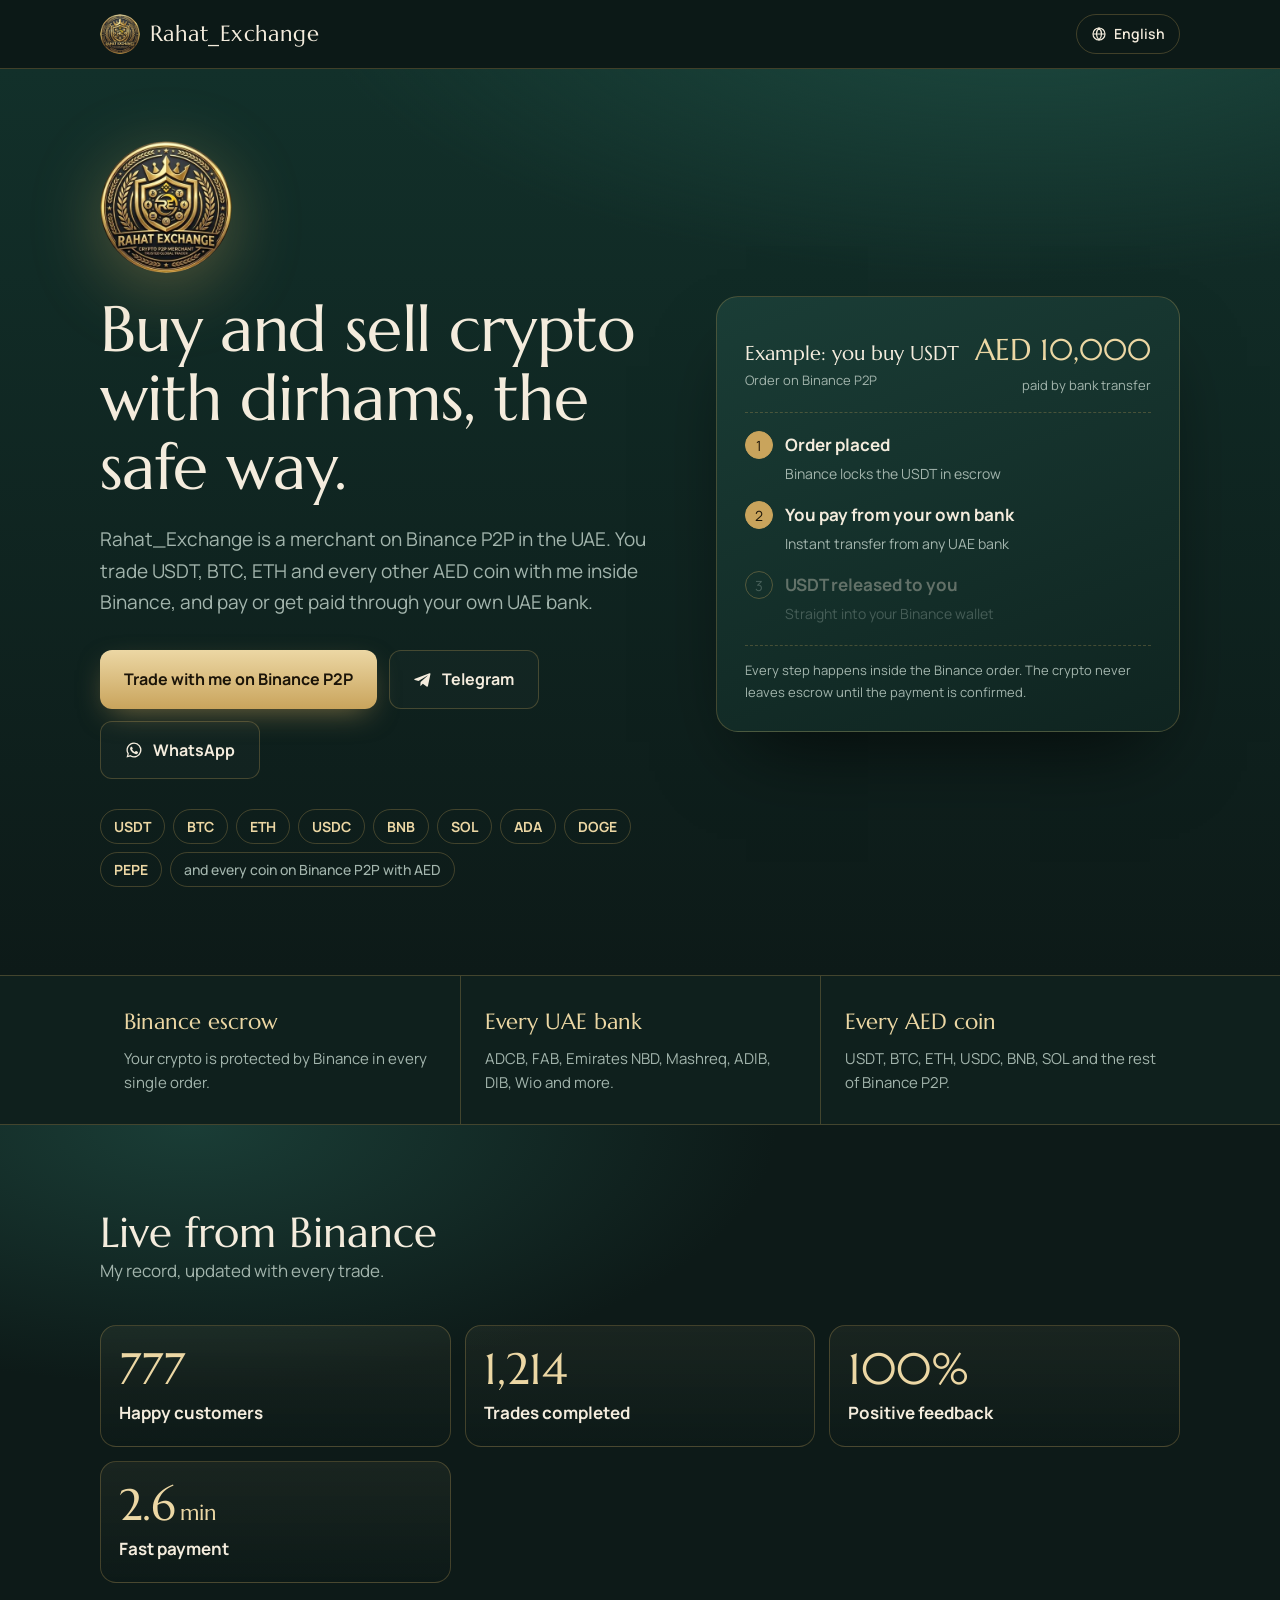
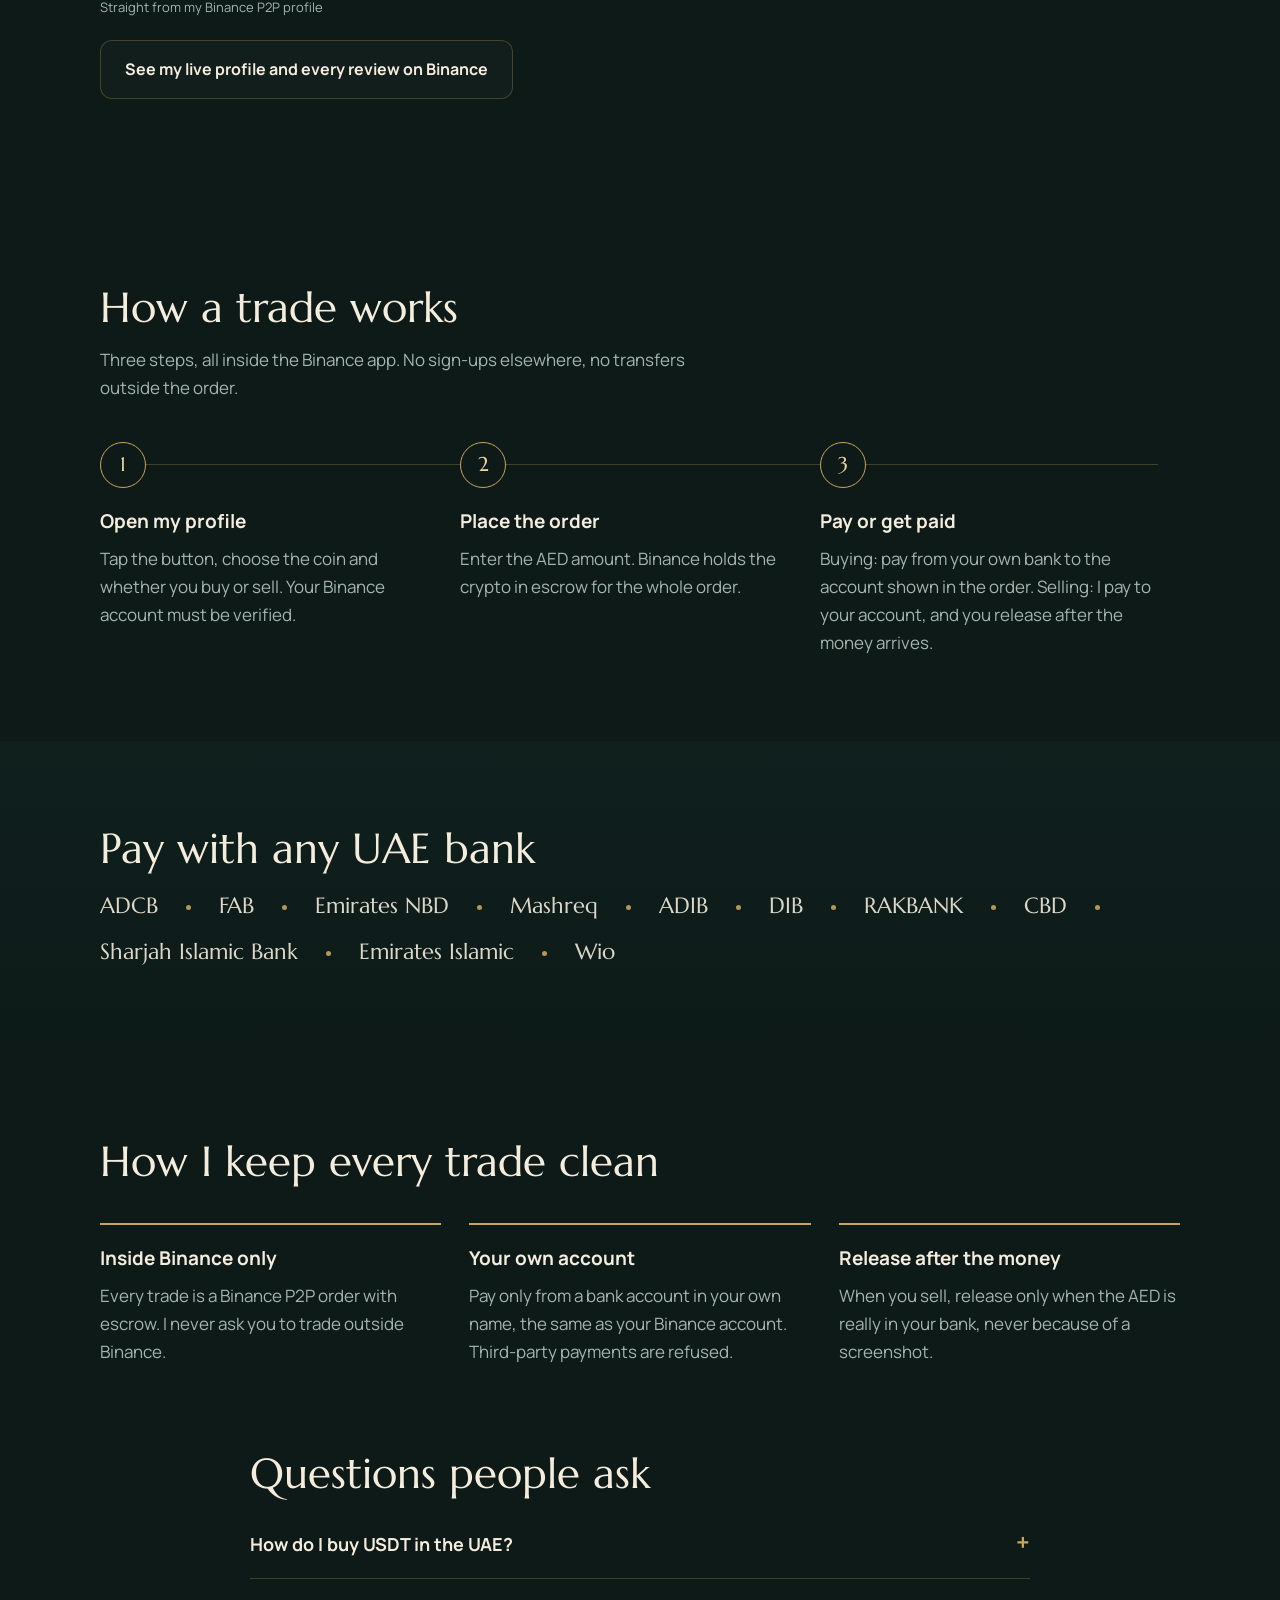
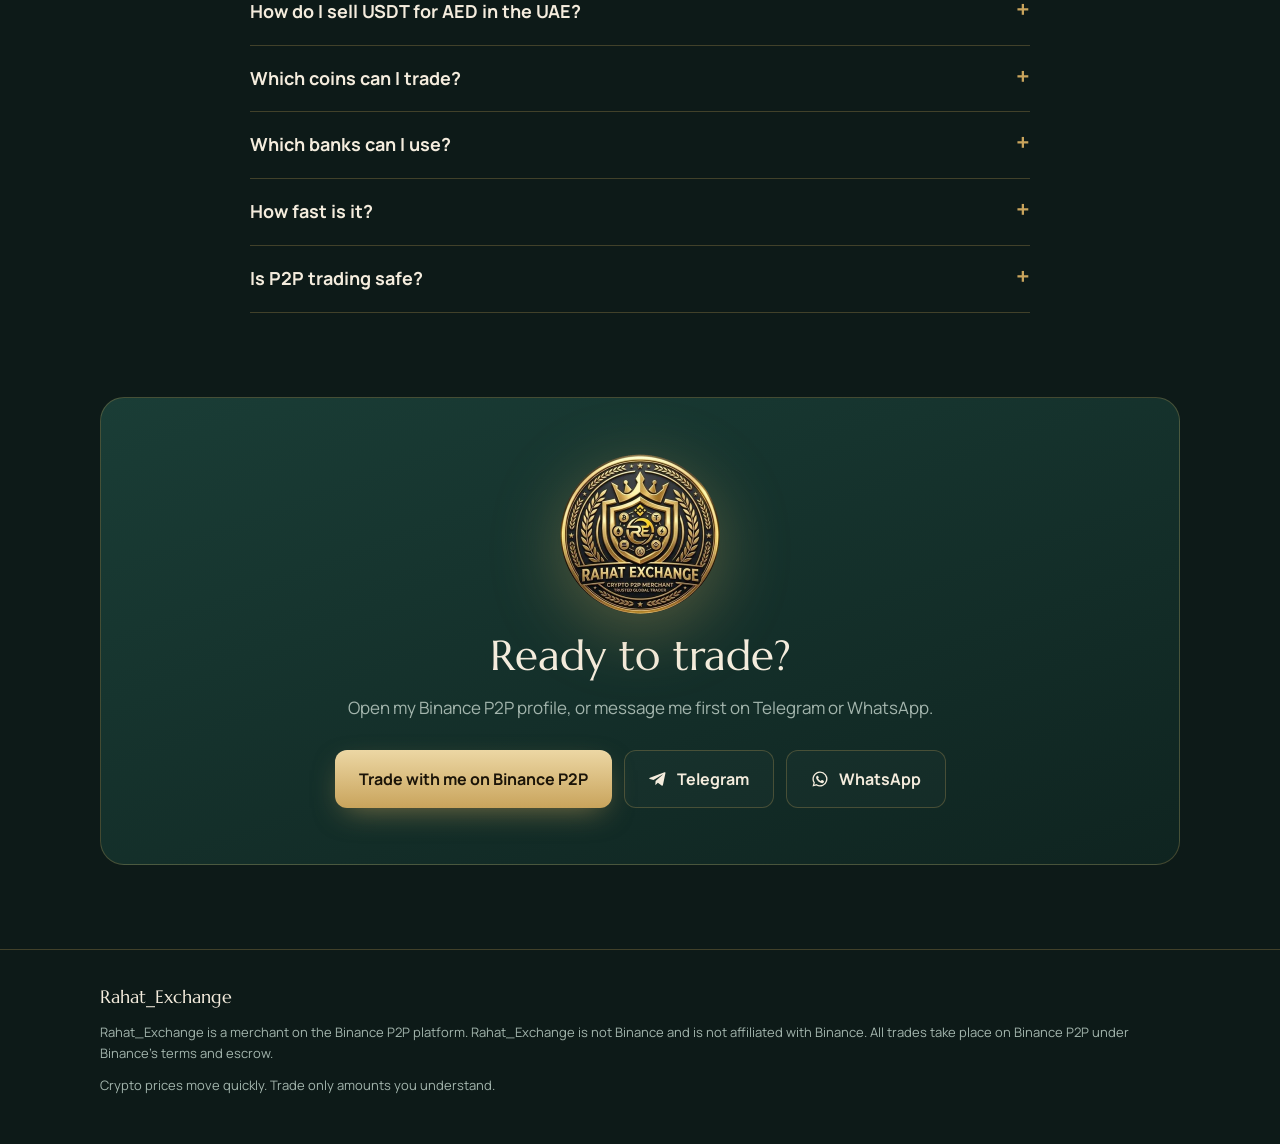
==== index.html @ 743b5d9c "11 languages: Hindi, Urdu, Bengali, Russian, Chinese, Persian, Filipino, Turkish, French pages + lan" ====
<!doctype html>
<html lang="en" dir="ltr">
<head>
<meta charset="utf-8"><meta name="viewport" content="width=device-width,initial-scale=1">
<title>Rahat_Exchange – Binance P2P Merchant UAE | Buy & Sell USDT, BTC, ETH with AED</title>
<meta name="description" content="Buy and sell USDT, BTC, ETH, USDC, BNB, SOL and every Binance P2P coin with AED. Trade with Rahat_Exchange on Binance P2P in the UAE. All UAE local banks, Binance escrow on every order.">
<link rel="canonical" href="https://rahatexchange.com/">
<link rel="alternate" hreflang="en" href="https://rahatexchange.com/"><link rel="alternate" hreflang="ar" href="https://rahatexchange.com/ar/"><link rel="alternate" hreflang="hi" href="https://rahatexchange.com/hi/"><link rel="alternate" hreflang="ur" href="https://rahatexchange.com/ur/"><link rel="alternate" hreflang="bn" href="https://rahatexchange.com/bn/"><link rel="alternate" hreflang="ru" href="https://rahatexchange.com/ru/"><link rel="alternate" hreflang="zh-Hans" href="https://rahatexchange.com/zh/"><link rel="alternate" hreflang="fa" href="https://rahatexchange.com/fa/"><link rel="alternate" hreflang="fil" href="https://rahatexchange.com/fil/"><link rel="alternate" hreflang="tr" href="https://rahatexchange.com/tr/"><link rel="alternate" hreflang="fr" href="https://rahatexchange.com/fr/"><link rel="alternate" hreflang="x-default" href="https://rahatexchange.com/">
<meta property="og:title" content="Rahat_Exchange – Binance P2P Merchant UAE | Buy & Sell USDT, BTC, ETH with AED"><meta property="og:description" content="Buy and sell USDT, BTC, ETH, USDC, BNB, SOL and every Binance P2P coin with AED. Trade with Rahat_Exchange on Binance P2P in the UAE. All UAE local banks, Binance escrow on every order."><meta property="og:url" content="https://rahatexchange.com/"><meta property="og:type" content="website">
<meta name="theme-color" content="#0d1a18">
<link rel="icon" type="image/png" href="/favicon.png"><link rel="apple-touch-icon" href="/apple-touch-icon.png"><meta property="og:image" content="https://rahatexchange.com/og.jpg"><link rel="x-old-icon" href="data:image/svg+xml,%3Csvg xmlns='http://www.w3.org/2000/svg' viewBox='0 0 32 32'%3E%3Ccircle cx='16' cy='16' r='15' fill='%23c9a45c'/%3E%3Ctext x='16' y='22' font-size='17' text-anchor='middle' fill='%230d1a18' font-family='Georgia'%3ER%3C/text%3E%3C/svg%3E">
<link rel="preconnect" href="https://fonts.googleapis.com"><link rel="preconnect" href="https://fonts.gstatic.com" crossorigin>
<link href="https://fonts.googleapis.com/css2?family=Marcellus&family=Manrope:wght@400;500;700&family=Reem+Kufi:wght@400;500&family=IBM+Plex+Sans+Arabic:wght@400;500;700&display=swap" rel="stylesheet">
<link rel="stylesheet" href="/style.css?v=7">
<script type="application/ld+json">{"@context": "https://schema.org", "@type": "FAQPage", "mainEntity": [{"@type": "Question", "name": "How do I buy USDT in the UAE?", "acceptedAnswer": {"@type": "Answer", "text": "Open Binance, go to P2P, choose Buy, USDT and AED, pick Rahat_Exchange, place the order and pay to the bank account shown in the order. Binance releases the USDT to you after the payment is confirmed."}}, {"@type": "Question", "name": "How do I sell USDT for AED in the UAE?", "acceptedAnswer": {"@type": "Answer", "text": "On Binance P2P choose Sell, USDT and AED, pick Rahat_Exchange and add your UAE bank account. I pay the AED to your account; release the USDT once the money has arrived."}}, {"@type": "Question", "name": "Which coins can I trade?", "acceptedAnswer": {"@type": "Answer", "text": "USDT, BTC, ETH, USDC, BNB, SOL, ADA, DOGE, PEPE and every other coin that Binance P2P offers with AED."}}, {"@type": "Question", "name": "Which banks can I use?", "acceptedAnswer": {"@type": "Answer", "text": "All UAE local banks, for example ADCB, FAB, Emirates NBD, Mashreq, ADIB, DIB, RAKBANK, CBD, Sharjah Islamic Bank, Emirates Islamic and Wio. Use only an account in your own name."}}, {"@type": "Question", "name": "How fast is it?", "acceptedAnswer": {"@type": "Answer", "text": "Payments between UAE banks are usually instant (Instant Payments up to AED 50,000)."}}, {"@type": "Question", "name": "Is P2P trading safe?", "acceptedAnswer": {"@type": "Answer", "text": "On Binance P2P the crypto stays in Binance escrow during the order. Trade only inside the order, pay only to the account shown in it, and never release before the money is in your account."}}]}</script>
</head>
<body>
<header><div class="wrap"><a class="logo" href="/"><img src="/logo-96.png" width="40" height="40" alt="">Rahat_Exchange</a><details class="langs"><summary aria-label="Language"><svg viewBox="0 0 24 24" width="16" height="16" fill="none" stroke="currentColor" stroke-width="1.8" aria-hidden="true"><circle cx="12" cy="12" r="9"/><path d="M3 12h18M12 3c2.5 2.6 3.8 5.6 3.8 9s-1.3 6.4-3.8 9c-2.5-2.6-3.8-5.6-3.8-9S9.5 5.6 12 3z"/></svg>English</summary><div class="langlist"><a href="/" hreflang="en" lang="en" aria-current="page">English</a><a href="/ar/" hreflang="ar" lang="ar">العربية</a><a href="/hi/" hreflang="hi" lang="hi">हिन्दी</a><a href="/ur/" hreflang="ur" lang="ur">اردو</a><a href="/bn/" hreflang="bn" lang="bn">বাংলা</a><a href="/ru/" hreflang="ru" lang="ru">Русский</a><a href="/zh/" hreflang="zh-Hans" lang="zh">中文</a><a href="/fa/" hreflang="fa" lang="fa">فارسی</a><a href="/fil/" hreflang="fil" lang="fil">Filipino</a><a href="/tr/" hreflang="tr" lang="tr">Türkçe</a><a href="/fr/" hreflang="fr" lang="fr">Français</a></div></details></div></header>
<main>
<section class="hero guilloche-wrap"><div class="wrap">
<div>
<img class="medal" src="/logo-320.webp" width="132" height="132" alt="Rahat_Exchange logo">
<h1>Buy and sell crypto with dirhams, the safe way.</h1>
<p class="lead">Rahat_Exchange is a merchant on Binance P2P in the UAE. You trade USDT, BTC, ETH and every other AED coin with me inside Binance, and pay or get paid through your own UAE bank.</p>
<div class="btns"><a class="btn main" href="https://www.binance.com/en/qr/dplk3e41a10d1a224a149f23cb0c641a0869" rel="nofollow noopener" target="_blank">Trade with me on Binance P2P</a><a class="btn ghost" href="https://t.me/Rahat_Exchange" rel="noopener" target="_blank"><svg viewBox="0 0 24 24" fill="currentColor" aria-hidden="true"><path d="M21.9 4.3 18.6 20c-.2 1-.9 1.3-1.8.8l-5-3.7-2.4 2.3c-.3.3-.5.5-1 .5l.4-5.1 9.3-8.4c.4-.4-.1-.6-.6-.2L6 13.4 1.1 11.9c-1-.3-1.1-1 .2-1.5L20.6 3c.9-.3 1.6.2 1.3 1.3z"/></svg>Telegram</a><a class="btn ghost" href="https://wa.me/971508286860" rel="noopener" target="_blank"><svg viewBox="0 0 24 24" fill="currentColor" aria-hidden="true"><path d="M12 2a10 10 0 0 0-8.6 15.1L2 22l5-1.3A10 10 0 1 0 12 2zm0 18.2c-1.5 0-3-.4-4.3-1.2l-.3-.2-3 .8.8-2.9-.2-.3A8.2 8.2 0 1 1 12 20.2zm4.5-6.1c-.2-.1-1.5-.7-1.7-.8s-.4-.1-.6.1-.7.8-.8 1-.3.2-.5.1a6.7 6.7 0 0 1-3.3-2.9c-.3-.4.2-.4.7-1.3.1-.2 0-.3 0-.4l-.8-1.8c-.2-.5-.4-.4-.6-.4h-.5c-.2 0-.5.1-.7.3a2.9 2.9 0 0 0-.9 2.2 5 5 0 0 0 1.1 2.7 11.6 11.6 0 0 0 4.4 3.9c1.6.7 2.3.8 3.1.7.5-.1 1.5-.6 1.7-1.2s.2-1.1.2-1.2-.2-.2-.4-.3z"/></svg>WhatsApp</a></div>
<div class="coins"><span class="coin">USDT</span><span class="coin">BTC</span><span class="coin">ETH</span><span class="coin">USDC</span><span class="coin">BNB</span><span class="coin">SOL</span><span class="coin">ADA</span><span class="coin">DOGE</span><span class="coin">PEPE</span><span class="coin more">and every coin on Binance P2P with AED</span></div>
</div>
<div class="ticket guilloche" aria-label="Example: you buy USDT">
<div class="top"><div class="who">Example: you buy USDT<small>Order on Binance P2P</small></div><div class="amt">AED 10,000<small>paid by bank transfer</small></div></div>
<ol class="steps"><li class="on"><span class="dot">1</span><div><b>Order placed</b><span>Binance locks the USDT in escrow</span></div></li><li class="on"><span class="dot">2</span><div><b>You pay from your own bank</b><span>Instant transfer from any UAE bank</span></div></li><li class="on"><span class="dot">3</span><div><b>USDT released to you</b><span>Straight into your Binance wallet</span></div></li></ol>
<div class="foot">Every step happens inside the Binance order. The crypto never leaves escrow until the payment is confirmed.</div>
</div>
</div></section>
<div class="facts"><div class="wrap"><div class="fact"><h3>Binance escrow</h3><p>Your crypto is protected by Binance in every single order.</p></div><div class="fact"><h3>Every UAE bank</h3><p>ADCB, FAB, Emirates NBD, Mashreq, ADIB, DIB, Wio and more.</p></div><div class="fact"><h3>Every AED coin</h3><p>USDT, BTC, ETH, USDC, BNB, SOL and the rest of Binance P2P.</p></div></div></div>
<section class="block proof" id="live" data-lang="en"><div class="wrap"><div class="livehead"><h2>Live from Binance</h2><span class="live" hidden><i></i>Live</span></div><p class="sub">My record, updated with every trade.</p><div class="lboxes"><div class="lbox" data-k="customers"><strong><span class="n">777</span></strong><b>Happy customers</b><span class="d">traders I have served</span></div><div class="lbox" data-k="trades"><strong><span class="n">1,214</span></strong><b>Trades completed</b><span class="d">581 buy · 633 sell</span></div><div class="lbox" data-k="month" hidden><strong><span class="n"></span></strong><b>Trades this month</b><span class="d">in the last 30 days</span></div><div class="lbox" data-k="positive"><strong><span class="n">100%</span></strong><b>Positive feedback</b><span class="d">from 127 customer reviews</span></div><div class="lbox" data-k="completion" hidden><strong><span class="n">100%</span></strong><b>Completion rate</b><span class="d">orders completed in 30 days</span></div><div class="lbox" data-k="pay_min"><strong><span class="n">2.6</span><small>min</small></strong><b>Fast payment</b><span class="d">my average time to pay</span></div><div class="lbox" data-k="release_min" hidden><strong><span class="n"></span><small>min</small></strong><b>Quick release</b><span class="d">my average time to release</span></div><div class="lbox" data-k="repeat" hidden><strong><span class="n"></span></strong><b>Trades from returning customers</b><span class="d">customers who came back</span></div></div><p class="upd">Straight from my Binance P2P profile<span class="ago"></span></p><p style="margin-top:22px"><a class="btn ghost" href="https://www.binance.com/en/qr/dplk3e41a10d1a224a149f23cb0c641a0869" rel="nofollow noopener" target="_blank">See my live profile and every review on Binance</a></p></div></section>
<section class="block"><div class="wrap"><h2>How a trade works</h2><p class="sub">Three steps, all inside the Binance app. No sign-ups elsewhere, no transfers outside the order.</p>
<div class="path"><div><h3>Open my profile</h3><p>Tap the button, choose the coin and whether you buy or sell. Your Binance account must be verified.</p></div><div><h3>Place the order</h3><p>Enter the AED amount. Binance holds the crypto in escrow for the whole order.</p></div><div><h3>Pay or get paid</h3><p>Buying: pay from your own bank to the account shown in the order. Selling: I pay to your account, and you release after the money arrives.</p></div></div></div></section>
<section class="block banks"><div class="wrap"><h2>Pay with any UAE bank</h2><div class="banklist"><span>ADCB</span><span>FAB</span><span>Emirates NBD</span><span>Mashreq</span><span>ADIB</span><span>DIB</span><span>RAKBANK</span><span>CBD</span><span>Sharjah Islamic Bank</span><span>Emirates Islamic</span><span>Wio</span></div></div></section>
<section class="block"><div class="wrap"><h2>How I keep every trade clean</h2><div class="rules" style="margin-top:36px"><div class="rule"><h3>Inside Binance only</h3><p>Every trade is a Binance P2P order with escrow. I never ask you to trade outside Binance.</p></div><div class="rule"><h3>Your own account</h3><p>Pay only from a bank account in your own name, the same as your Binance account. Third-party payments are refused.</p></div><div class="rule"><h3>Release after the money</h3><p>When you sell, release only when the AED is really in your bank, never because of a screenshot.</p></div></div></div></section>
<section class="block" style="padding-top:0"><div class="wrap faq"><h2>Questions people ask</h2><details><summary>How do I buy USDT in the UAE?</summary><p>Open Binance, go to P2P, choose Buy, USDT and AED, pick Rahat_Exchange, place the order and pay to the bank account shown in the order. Binance releases the USDT to you after the payment is confirmed.</p></details><details><summary>How do I sell USDT for AED in the UAE?</summary><p>On Binance P2P choose Sell, USDT and AED, pick Rahat_Exchange and add your UAE bank account. I pay the AED to your account; release the USDT once the money has arrived.</p></details><details><summary>Which coins can I trade?</summary><p>USDT, BTC, ETH, USDC, BNB, SOL, ADA, DOGE, PEPE and every other coin that Binance P2P offers with AED.</p></details><details><summary>Which banks can I use?</summary><p>All UAE local banks, for example ADCB, FAB, Emirates NBD, Mashreq, ADIB, DIB, RAKBANK, CBD, Sharjah Islamic Bank, Emirates Islamic and Wio. Use only an account in your own name.</p></details><details><summary>How fast is it?</summary><p>Payments between UAE banks are usually instant (Instant Payments up to AED 50,000).</p></details><details><summary>Is P2P trading safe?</summary><p>On Binance P2P the crypto stays in Binance escrow during the order. Trade only inside the order, pay only to the account shown in it, and never release before the money is in your account.</p></details></div></section>
<section class="block" style="padding-top:0"><div class="wrap"><div class="contact guilloche"><img class="medal big" src="/logo-320.webp" width="160" height="160" alt=""><h2>Ready to trade?</h2><p class="sub" style="margin:0 auto 28px">Open my Binance P2P profile, or message me first on Telegram or WhatsApp.</p><div class="btns"><a class="btn main" href="https://www.binance.com/en/qr/dplk3e41a10d1a224a149f23cb0c641a0869" rel="nofollow noopener" target="_blank">Trade with me on Binance P2P</a><a class="btn ghost" href="https://t.me/Rahat_Exchange" rel="noopener" target="_blank"><svg viewBox="0 0 24 24" fill="currentColor" aria-hidden="true"><path d="M21.9 4.3 18.6 20c-.2 1-.9 1.3-1.8.8l-5-3.7-2.4 2.3c-.3.3-.5.5-1 .5l.4-5.1 9.3-8.4c.4-.4-.1-.6-.6-.2L6 13.4 1.1 11.9c-1-.3-1.1-1 .2-1.5L20.6 3c.9-.3 1.6.2 1.3 1.3z"/></svg>Telegram</a><a class="btn ghost" href="https://wa.me/971508286860" rel="noopener" target="_blank"><svg viewBox="0 0 24 24" fill="currentColor" aria-hidden="true"><path d="M12 2a10 10 0 0 0-8.6 15.1L2 22l5-1.3A10 10 0 1 0 12 2zm0 18.2c-1.5 0-3-.4-4.3-1.2l-.3-.2-3 .8.8-2.9-.2-.3A8.2 8.2 0 1 1 12 20.2zm4.5-6.1c-.2-.1-1.5-.7-1.7-.8s-.4-.1-.6.1-.7.8-.8 1-.3.2-.5.1a6.7 6.7 0 0 1-3.3-2.9c-.3-.4.2-.4.7-1.3.1-.2 0-.3 0-.4l-.8-1.8c-.2-.5-.4-.4-.6-.4h-.5c-.2 0-.5.1-.7.3a2.9 2.9 0 0 0-.9 2.2 5 5 0 0 0 1.1 2.7 11.6 11.6 0 0 0 4.4 3.9c1.6.7 2.3.8 3.1.7.5-.1 1.5-.6 1.7-1.2s.2-1.1.2-1.2-.2-.2-.4-.3z"/></svg>WhatsApp</a></div></div></div></section>
</main>
<footer><div class="wrap"><b>Rahat_Exchange</b><span>Rahat_Exchange is a merchant on the Binance P2P platform. Rahat_Exchange is not Binance and is not affiliated with Binance. All trades take place on Binance P2P under Binance's terms and escrow.</span><span>Crypto prices move quickly. Trade only amounts you understand.</span></div></footer>
<script>
(function(){if(matchMedia('(prefers-reduced-motion: reduce)').matches)return;var li=document.querySelectorAll('.steps li');li.forEach(function(e){e.classList.remove('on')});li.forEach(function(e,i){setTimeout(function(){e.classList.add('on')},500+i*900)});})();
</script>
<script src="/live.js?v=7" defer></script>
</body>
</html>
---- style.css ----
:root{
  --ink:#0d1a18; --deep:#12302a; --deep2:#173b34; --gold:#c9a45c; --gold-hi:#ecd7a4; --ivory:#f4ecdd; --muted:#a3b5ad; --line:rgba(201,164,92,.28);
  --serif:"Marcellus",Georgia,serif; --sans:"Manrope",system-ui,sans-serif;
}
html[dir=rtl]{--serif:"Reem Kufi","Noto Kufi Arabic",serif; --sans:"IBM Plex Sans Arabic",system-ui,sans-serif}
html[lang=hi]{--serif:"Noto Sans Devanagari",Georgia,serif; --sans:"Noto Sans Devanagari","Manrope",system-ui,sans-serif}
html[lang=bn]{--serif:"Noto Sans Bengali",Georgia,serif; --sans:"Noto Sans Bengali","Manrope",system-ui,sans-serif}
html[lang=zh]{--serif:"Marcellus","Noto Serif SC","Songti SC",serif; --sans:"Manrope","PingFang SC","Noto Sans SC","Microsoft YaHei",system-ui,sans-serif}
html[lang=ru]{--serif:"Marcellus",Georgia,"Times New Roman",serif}
*{box-sizing:border-box}html{scroll-behavior:smooth}
body{margin:0;background:var(--ink);color:var(--ivory);font:17px/1.65 var(--sans);-webkit-font-smoothing:antialiased}
a{color:var(--gold-hi)}a:focus-visible,.btn:focus-visible,summary:focus-visible{outline:2px solid var(--gold-hi);outline-offset:3px;border-radius:6px}
.wrap{max-width:1120px;margin:0 auto;padding:0 20px}
/* guilloche: the security pattern of banknotes */
.guilloche{background-image:url("data:image/svg+xml,%3Csvg xmlns='http://www.w3.org/2000/svg' width='240' height='240' viewBox='0 0 240 240'%3E%3Cg fill='none' stroke='%23c9a45c' stroke-opacity='.13' stroke-width='.8'%3E%3Ccircle cx='120' cy='120' r='100'/%3E%3Ccircle cx='120' cy='120' r='80'/%3E%3Cellipse cx='120' cy='120' rx='110' ry='40'/%3E%3Cellipse cx='120' cy='120' rx='110' ry='40' transform='rotate(30 120 120)'/%3E%3Cellipse cx='120' cy='120' rx='110' ry='40' transform='rotate(60 120 120)'/%3E%3Cellipse cx='120' cy='120' rx='110' ry='40' transform='rotate(90 120 120)'/%3E%3Cellipse cx='120' cy='120' rx='110' ry='40' transform='rotate(120 120 120)'/%3E%3Cellipse cx='120' cy='120' rx='110' ry='40' transform='rotate(150 120 120)'/%3E%3C/g%3E%3C/svg%3E")}
header{position:sticky;top:0;z-index:5;background:rgba(13,26,24,.86);backdrop-filter:blur(10px);border-bottom:1px solid var(--line)}
header .wrap{display:flex;align-items:center;justify-content:space-between;height:68px}
.logo{display:flex;align-items:center;gap:10px;font-family:var(--serif);font-size:22px;color:var(--ivory);text-decoration:none;letter-spacing:.02em}
.logo i{display:block;width:30px;height:30px;border-radius:50%;background:radial-gradient(circle at 35% 30%,var(--gold-hi),var(--gold) 55%,#8a6a2c);box-shadow:inset 0 0 0 2px rgba(13,26,24,.35)}
.lang{color:var(--ivory);text-decoration:none;border:1px solid var(--line);padding:7px 14px;border-radius:999px;font-size:14px}
.hero{position:relative;overflow:hidden;background:radial-gradient(1200px 500px at 80% -10%,#1d4a40 0,transparent 60%),linear-gradient(180deg,var(--deep),var(--ink))}
.hero .wrap{display:grid;grid-template-columns:1.1fr .9fr;gap:48px;align-items:center;padding-top:72px;padding-bottom:88px}
h1{font-family:var(--serif);font-weight:400;font-size:clamp(36px,5.4vw,64px);line-height:1.08;margin:0 0 22px;letter-spacing:-.01em}
.lead{color:var(--muted);font-size:19px;max-width:34em;margin:0 0 32px}
.btns{display:flex;flex-wrap:wrap;gap:12px}
.btn{display:inline-flex;align-items:center;gap:10px;padding:15px 24px;border-radius:12px;font-weight:700;text-decoration:none;font-size:16px;transition:transform .15s,box-shadow .15s}
.btn:hover{transform:translateY(-1px)}
.btn.main{background:linear-gradient(180deg,var(--gold-hi),var(--gold));color:#1b1408;box-shadow:0 10px 30px -10px rgba(201,164,92,.6)}
.btn.ghost{border:1px solid var(--line);color:var(--ivory);background:rgba(255,255,255,.02)}
.btn svg{width:18px;height:18px}
/* the escrow ticket: the signature element */
.ticket{position:relative;border-radius:22px;padding:28px;background:linear-gradient(160deg,#1a3d36,#0f2420);border:1px solid var(--line);box-shadow:0 40px 80px -30px rgba(0,0,0,.7)}
.ticket::before{content:"";position:absolute;inset:0;border-radius:22px;opacity:.9;pointer-events:none}
.ticket .top{display:flex;justify-content:space-between;align-items:baseline;border-bottom:1px dashed var(--line);padding-bottom:16px;margin-bottom:18px}
.ticket .who{font-family:var(--serif);font-size:20px}.ticket .who small{display:block;font-family:var(--sans);font-size:13px;color:var(--muted)}
.ticket .amt{font-family:var(--serif);font-size:30px;color:var(--gold-hi);text-align:end}.ticket .amt small{display:block;font-family:var(--sans);font-size:13px;color:var(--muted)}
.steps{list-style:none;margin:0;padding:0;display:grid;gap:14px}
.steps li{display:grid;grid-template-columns:28px 1fr;gap:12px;align-items:start;opacity:.35;transition:opacity .5s}
.steps li.on{opacity:1}
.steps b{display:block;font-weight:700}.steps span{color:var(--muted);font-size:14px}
.dot{width:28px;height:28px;border-radius:50%;border:1px solid var(--gold);display:grid;place-items:center;color:var(--gold-hi);font-size:14px}
.steps li.on .dot{background:var(--gold);color:#1b1408}
.ticket .foot{margin-top:18px;padding-top:14px;border-top:1px dashed var(--line);font-size:13px;color:var(--muted)}
.coins{margin-top:30px;display:flex;flex-wrap:wrap;gap:8px}
.coin{font-weight:700;font-size:14px;color:var(--gold-hi);border:1px solid var(--line);border-radius:999px;padding:5px 13px}
.coin.more{color:var(--muted);font-weight:500}
/* facts strip */
.facts{border-top:1px solid var(--line);border-bottom:1px solid var(--line);background:#0f201d}
.facts .wrap{display:grid;grid-template-columns:repeat(3,1fr)}
.fact{padding:28px 24px}.fact+.fact{border-inline-start:1px solid var(--line)}
.fact h3{font-family:var(--serif);font-weight:400;font-size:22px;margin:0 0 6px;color:var(--gold-hi)}.fact p{margin:0;color:var(--muted);font-size:15px}
section.block{padding:84px 0}
h2{font-family:var(--serif);font-weight:400;font-size:clamp(28px,3.6vw,42px);line-height:1.15;margin:0 0 14px}
.sub{color:var(--muted);max-width:38em;margin:0 0 40px}
.path{display:grid;grid-template-columns:repeat(3,1fr);gap:0;counter-reset:s;position:relative}
.path div{padding:0 28px 0 0;position:relative}
html[dir=rtl] .path div{padding:0 0 0 28px}
.path div::before{counter-increment:s;content:counter(s);display:grid;place-items:center;width:44px;height:44px;border-radius:50%;border:1px solid var(--gold);font-family:var(--serif);font-size:20px;color:var(--gold-hi);margin-bottom:18px;background:var(--ink);position:relative;z-index:1}
.path::before{content:"";position:absolute;top:22px;inset-inline:22px 22px;height:1px;background:var(--line)}
.path h3{font-size:19px;margin:0 0 8px}.path p{margin:0;color:var(--muted)}
.banks{background:linear-gradient(180deg,#0f201d,var(--ink))}
.banklist{display:flex;flex-wrap:wrap;gap:10px 28px;font-family:var(--serif);font-size:22px;color:var(--ivory)}
.banklist span{opacity:.9}.banklist span:not(:last-child)::after{content:"";display:inline-block;width:5px;height:5px;border-radius:50%;background:var(--gold);margin-inline-start:28px;vertical-align:middle}
.rules{display:grid;grid-template-columns:repeat(3,1fr);gap:28px}
.rule{border-top:2px solid var(--gold);padding-top:18px}.rule h3{font-size:19px;margin:0 0 8px}.rule p{margin:0;color:var(--muted)}
.faq{max-width:820px}
details{border-bottom:1px solid var(--line);padding:18px 0}
summary{font-weight:700;font-size:18px;cursor:pointer;list-style:none;display:flex;justify-content:space-between;gap:16px}
summary::-webkit-details-marker{display:none}summary::after{content:"+";color:var(--gold);font-size:24px;line-height:1}
details[open] summary::after{content:"–"}details p{color:var(--muted);margin:10px 0 0}
.contact{text-align:center;border-radius:24px;padding:56px 24px;background:linear-gradient(160deg,#1a3d36,#0f2420);border:1px solid var(--line)}
.contact .btns{justify-content:center}
footer{border-top:1px solid var(--line);padding:32px 0 48px;color:var(--muted);font-size:13px}
footer .wrap{display:grid;gap:10px}footer b{font-family:var(--serif);font-weight:400;color:var(--ivory);font-size:18px}
@media (max-width:900px){
  .hero .wrap{grid-template-columns:1fr;padding-top:48px;padding-bottom:56px}
  .facts .wrap,.path,.rules{grid-template-columns:1fr}
  .fact+.fact{border-inline-start:0;border-top:1px solid var(--line)}
  .path{gap:28px}.path::before{display:none}.path div{padding:0!important}
  section.block{padding:60px 0}.banklist{font-size:19px;gap:8px 20px}.banklist span:not(:last-child)::after{margin-inline-start:20px}
}
@media (prefers-reduced-motion:reduce){*{transition:none!important}.steps li{opacity:1}}
.proof{background:radial-gradient(900px 400px at 15% 0,#1a3d36 0,transparent 65%)}
.stats{display:grid;grid-template-columns:repeat(4,1fr);gap:0;border-top:1px solid var(--line);border-bottom:1px solid var(--line)}
.stat{padding:26px 20px}.stat+.stat{border-inline-start:1px solid var(--line)}
.stat strong{display:block;font-family:var(--serif);font-weight:400;font-size:clamp(38px,4.6vw,56px);line-height:1;color:var(--gold-hi);margin-bottom:10px}
.stat b{display:block;font-size:16px}.stat span{color:var(--muted);font-size:14px}
@media (max-width:900px){.stats{grid-template-columns:1fr 1fr}.stat:nth-child(3){border-inline-start:0}.stat:nth-child(n+3){border-top:1px solid var(--line)}}
.logo img{width:40px;height:40px;border-radius:50%;display:block}
.medal{display:block;width:132px;height:132px;border-radius:50%;margin:0 0 22px;filter:drop-shadow(0 16px 34px rgba(201,164,92,.35))}
.medal.big{width:160px;height:160px;margin:0 auto 18px}
@media (max-width:900px){.medal{width:104px;height:104px}}

/* live numbers (v2, 24 Nov 2026) */
.livehead{display:flex;align-items:center;gap:14px;flex-wrap:wrap}.livehead h2{margin:0}
.live{display:inline-flex;align-items:center;gap:7px;font-size:13px;font-weight:700;color:#7fe0a8;border:1px solid rgba(127,224,168,.4);border-radius:999px;padding:4px 12px}
.live[hidden]{display:none}
.live i{width:8px;height:8px;border-radius:50%;background:#3ddc84;animation:pulse 2s infinite}
@keyframes pulse{0%{box-shadow:0 0 0 0 rgba(61,220,132,.6)}70%{box-shadow:0 0 0 8px rgba(61,220,132,0)}100%{box-shadow:0 0 0 0 rgba(61,220,132,0)}}
@media (prefers-reduced-motion:reduce){.live i{animation:none}}
.lboxes{display:grid;grid-template-columns:repeat(3,1fr);gap:14px;margin-top:26px}
.lbox{border:1px solid var(--line);border-radius:16px;padding:22px 18px;background:linear-gradient(180deg,rgba(236,215,164,.06),rgba(13,26,24,.4))}
.lbox[hidden]{display:none}
.lbox strong{display:block;font-family:var(--serif);font-weight:400;font-size:clamp(32px,3.4vw,44px);line-height:1;color:var(--gold-hi);margin-bottom:10px}
.lbox strong small{font-size:.5em;margin-inline-start:4px}
.lbox b{display:block;font-size:17px;line-height:1.3;margin-bottom:4px}.lbox .d{display:block;color:var(--muted);font-size:14px;line-height:1.45}
.upd{color:var(--muted);font-size:13px;margin-top:14px}
@media (max-width:600px){.lboxes{grid-template-columns:1fr 1fr;gap:10px}.lbox{padding:18px 14px}}

/* owner: only the number and its label in each box */
.lbox .d{display:none}
.lbox b{margin-bottom:0}

.lboxes.four{grid-template-columns:repeat(4,1fr)}
@media (max-width:900px){.lboxes.four{grid-template-columns:repeat(3,1fr)}}
@media (max-width:600px){.lboxes.four{grid-template-columns:1fr 1fr}.lbox.wide{grid-column:1/-1}}

/* language menu (11 languages) */
details.langs{position:relative;border:0;padding:0}
details.langs summary{font-weight:600;justify-content:flex-start;list-style:none;cursor:pointer;display:inline-flex;align-items:center;gap:7px;color:var(--ivory);border:1px solid var(--line);padding:7px 14px;border-radius:999px;font-size:14px}
.langs summary::-webkit-details-marker{display:none}details.langs summary::after{content:none;display:none}
.langs[open] summary{border-color:var(--gold)}
.langlist{position:absolute;inset-inline-end:0;top:calc(100% + 8px);display:grid;grid-template-columns:1fr 1fr;gap:2px;min-width:250px;padding:8px;background:#10221e;border:1px solid var(--line);border-radius:14px;box-shadow:0 18px 40px -12px rgba(0,0,0,.6);z-index:20}
.langlist a{color:var(--ivory);text-decoration:none;padding:9px 12px;border-radius:9px;font-size:15px}
.langlist a:hover,.langlist a:focus-visible{background:rgba(201,164,92,.14)}
.langlist a[aria-current]{color:var(--gold-hi);background:rgba(201,164,92,.1)}
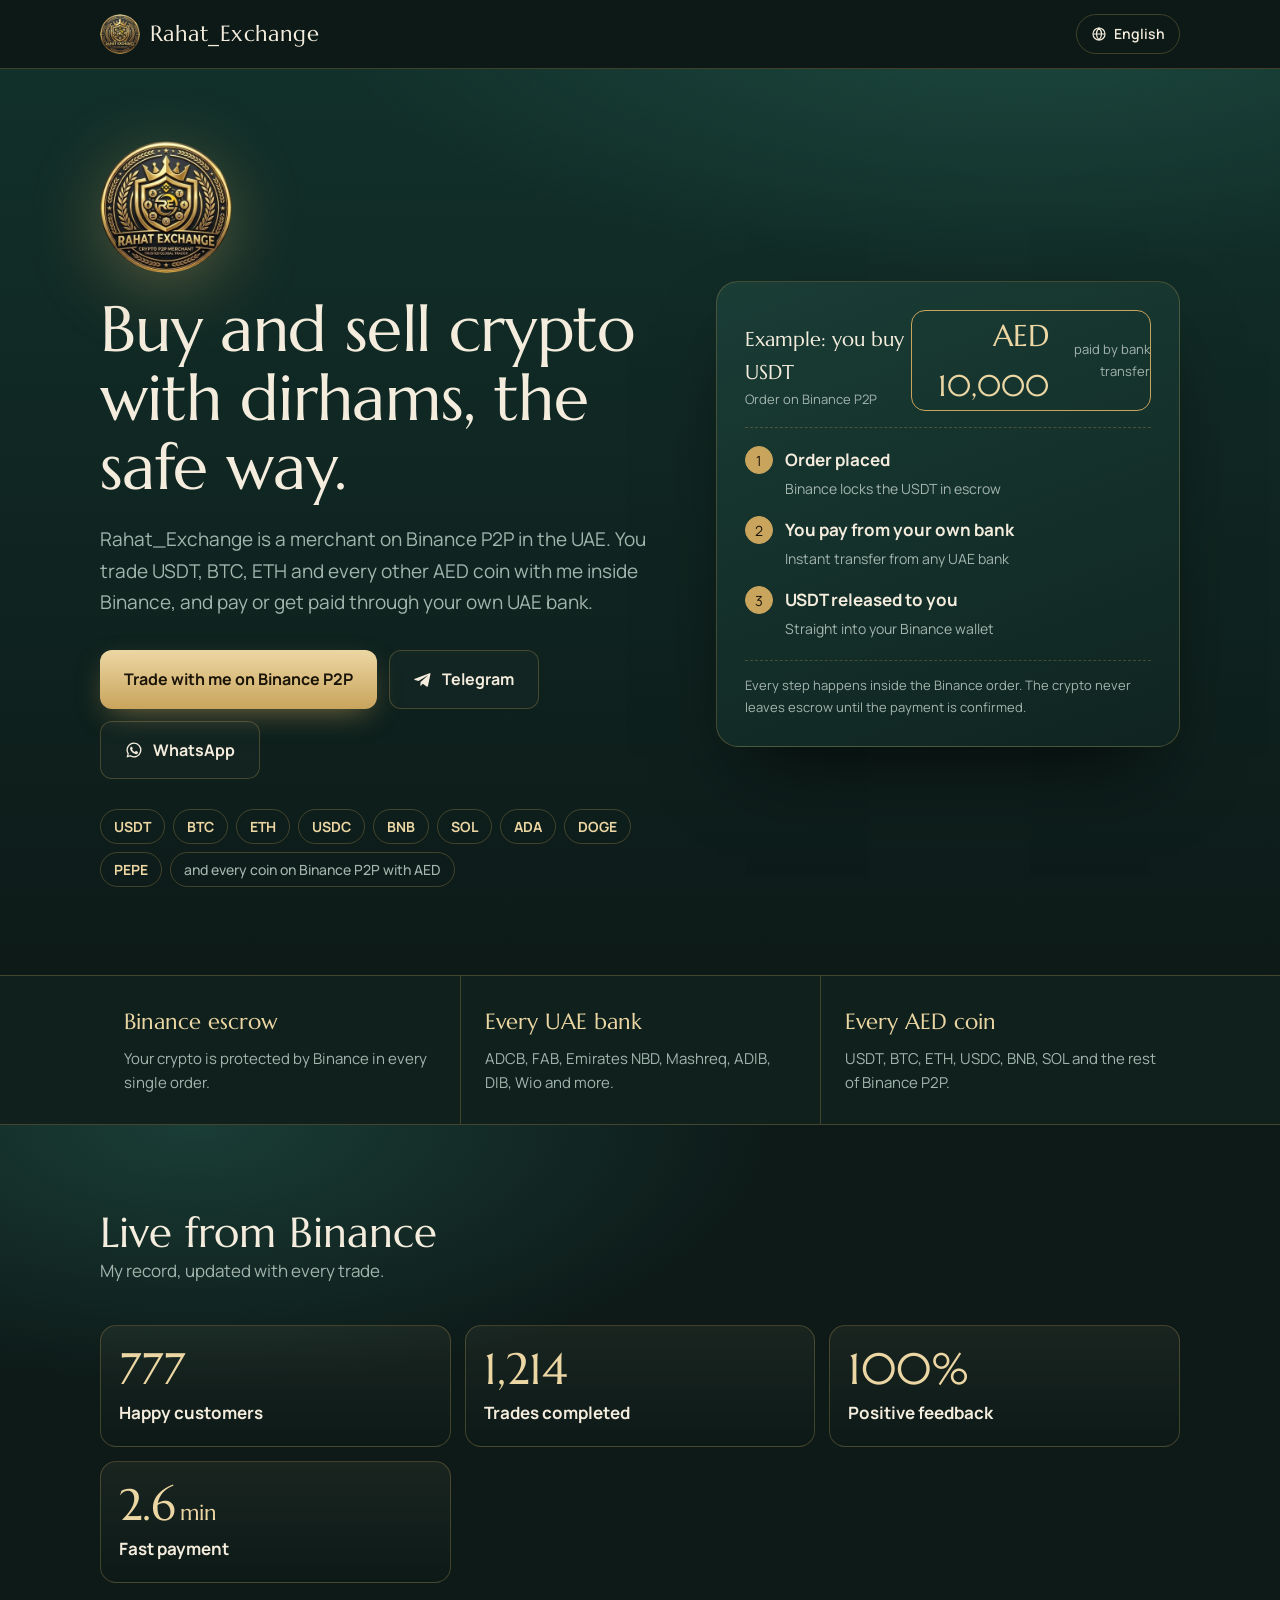
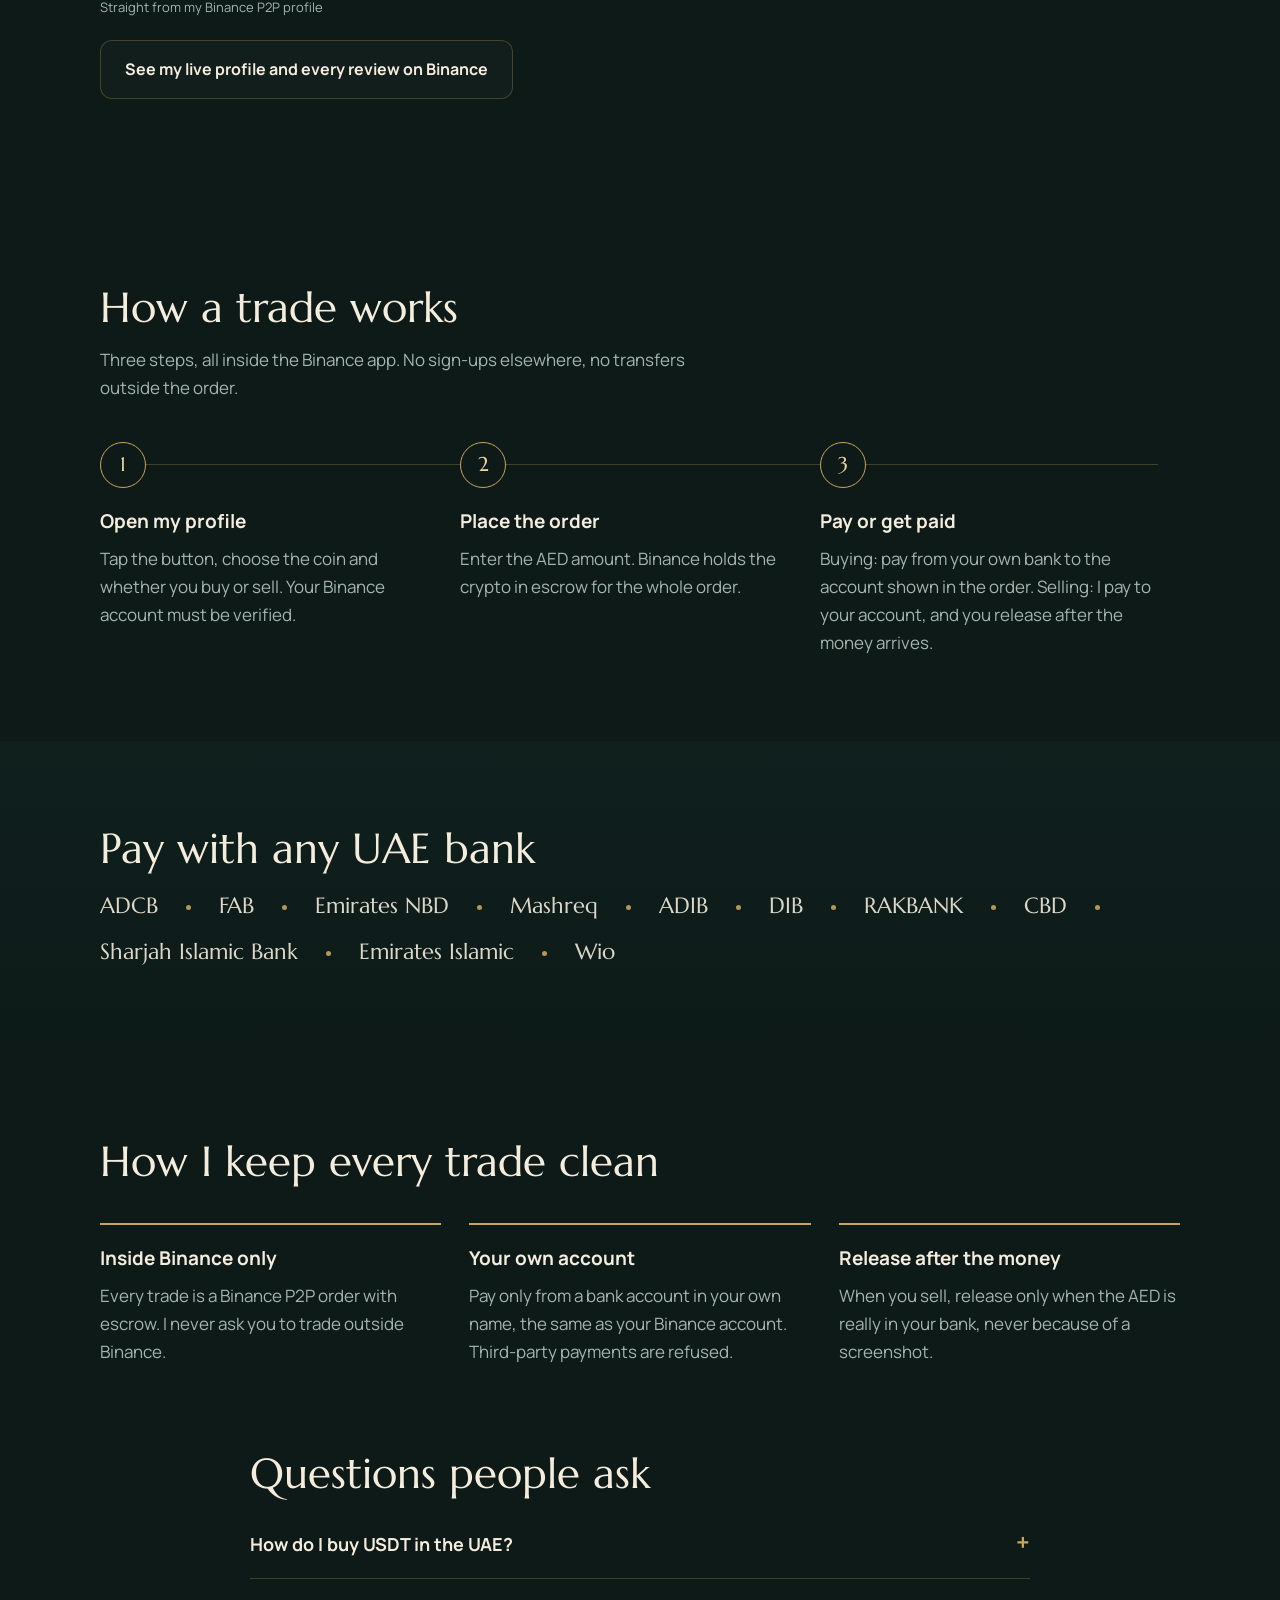
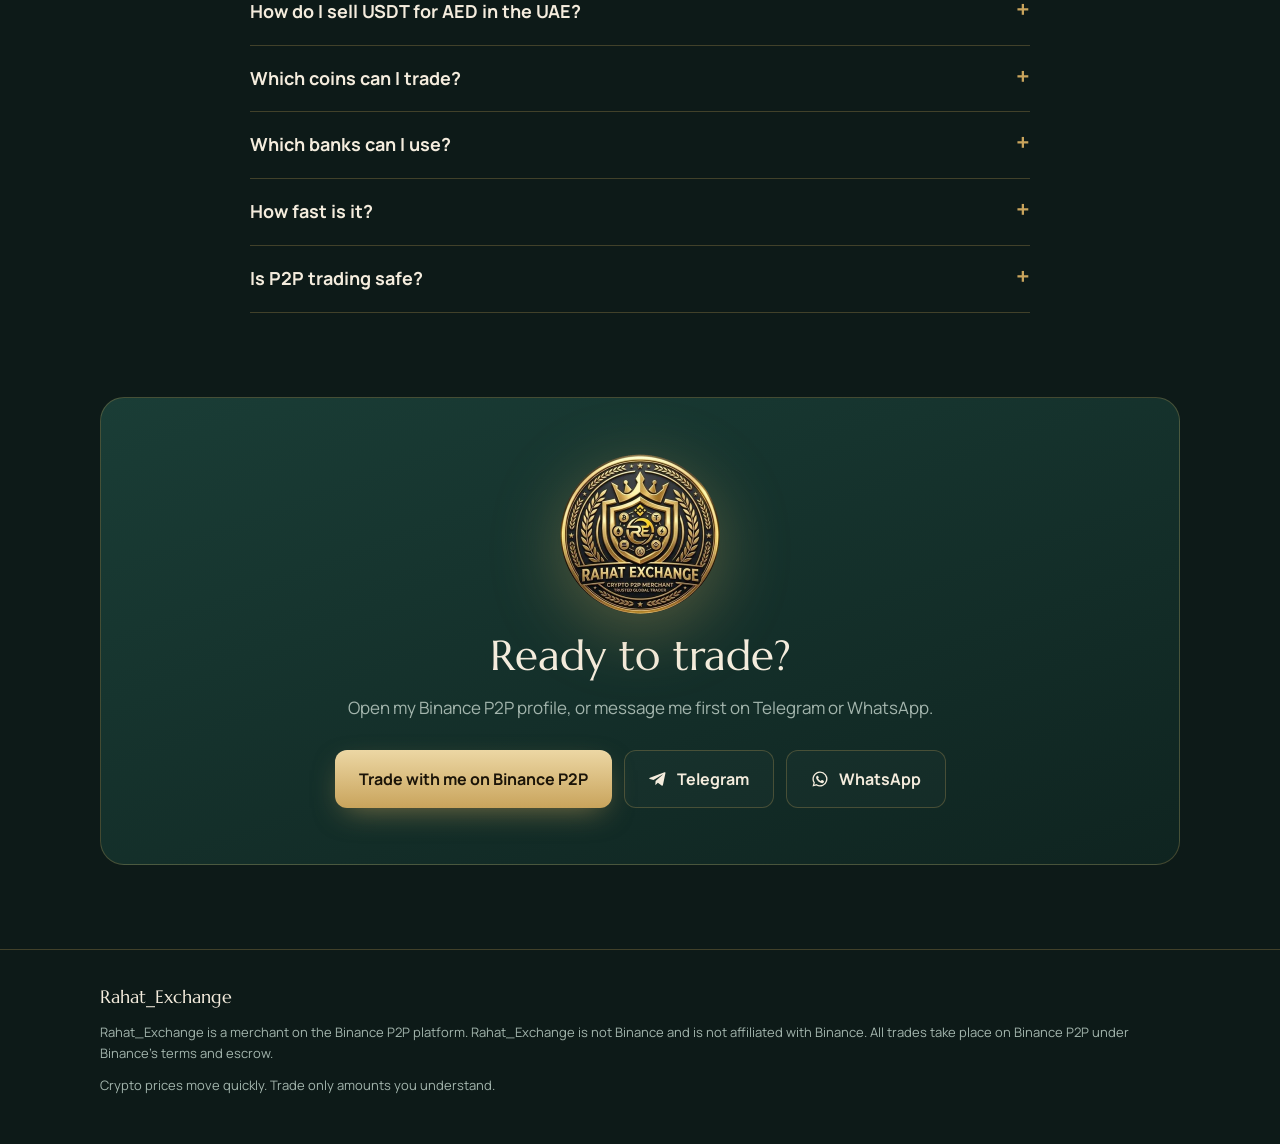
==== commit c6f18ecc: "Ad finder + My live ads (11 languages), from the agent's live ads Co-Authored-By: Claude Opus 5.5 <n" ====
--- a/index.html
+++ b/index.html
@@ -11,7 +11,7 @@
 <link rel="icon" type="image/png" href="/favicon.png"><link rel="apple-touch-icon" href="/apple-touch-icon.png"><meta property="og:image" content="https://rahatexchange.com/og.jpg"><link rel="x-old-icon" href="data:image/svg+xml,%3Csvg xmlns='http://www.w3.org/2000/svg' viewBox='0 0 32 32'%3E%3Ccircle cx='16' cy='16' r='15' fill='%23c9a45c'/%3E%3Ctext x='16' y='22' font-size='17' text-anchor='middle' fill='%230d1a18' font-family='Georgia'%3ER%3C/text%3E%3C/svg%3E">
 <link rel="preconnect" href="https://fonts.googleapis.com"><link rel="preconnect" href="https://fonts.gstatic.com" crossorigin>
 <link href="https://fonts.googleapis.com/css2?family=Marcellus&family=Manrope:wght@400;500;700&family=Reem+Kufi:wght@400;500&family=IBM+Plex+Sans+Arabic:wght@400;500;700&display=swap" rel="stylesheet">
-<link rel="stylesheet" href="/style.css?v=7">
+<link rel="stylesheet" href="/style.css?v=8">
 <script type="application/ld+json">{"@context": "https://schema.org", "@type": "FAQPage", "mainEntity": [{"@type": "Question", "name": "How do I buy USDT in the UAE?", "acceptedAnswer": {"@type": "Answer", "text": "Open Binance, go to P2P, choose Buy, USDT and AED, pick Rahat_Exchange, place the order and pay to the bank account shown in the order. Binance releases the USDT to you after the payment is confirmed."}}, {"@type": "Question", "name": "How do I sell USDT for AED in the UAE?", "acceptedAnswer": {"@type": "Answer", "text": "On Binance P2P choose Sell, USDT and AED, pick Rahat_Exchange and add your UAE bank account. I pay the AED to your account; release the USDT once the money has arrived."}}, {"@type": "Question", "name": "Which coins can I trade?", "acceptedAnswer": {"@type": "Answer", "text": "USDT, BTC, ETH, USDC, BNB, SOL, ADA, DOGE, PEPE and every other coin that Binance P2P offers with AED."}}, {"@type": "Question", "name": "Which banks can I use?", "acceptedAnswer": {"@type": "Answer", "text": "All UAE local banks, for example ADCB, FAB, Emirates NBD, Mashreq, ADIB, DIB, RAKBANK, CBD, Sharjah Islamic Bank, Emirates Islamic and Wio. Use only an account in your own name."}}, {"@type": "Question", "name": "How fast is it?", "acceptedAnswer": {"@type": "Answer", "text": "Payments between UAE banks are usually instant (Instant Payments up to AED 50,000)."}}, {"@type": "Question", "name": "Is P2P trading safe?", "acceptedAnswer": {"@type": "Answer", "text": "On Binance P2P the crypto stays in Binance escrow during the order. Trade only inside the order, pay only to the account shown in it, and never release before the money is in your account."}}]}</script>
 </head>
 <body>
@@ -32,7 +32,7 @@
 </div>
 </div></section>
 <div class="facts"><div class="wrap"><div class="fact"><h3>Binance escrow</h3><p>Your crypto is protected by Binance in every single order.</p></div><div class="fact"><h3>Every UAE bank</h3><p>ADCB, FAB, Emirates NBD, Mashreq, ADIB, DIB, Wio and more.</p></div><div class="fact"><h3>Every AED coin</h3><p>USDT, BTC, ETH, USDC, BNB, SOL and the rest of Binance P2P.</p></div></div></div>
-<section class="block proof" id="live" data-lang="en"><div class="wrap"><div class="livehead"><h2>Live from Binance</h2><span class="live" hidden><i></i>Live</span></div><p class="sub">My record, updated with every trade.</p><div class="lboxes"><div class="lbox" data-k="customers"><strong><span class="n">777</span></strong><b>Happy customers</b><span class="d">traders I have served</span></div><div class="lbox" data-k="trades"><strong><span class="n">1,214</span></strong><b>Trades completed</b><span class="d">581 buy · 633 sell</span></div><div class="lbox" data-k="month" hidden><strong><span class="n"></span></strong><b>Trades this month</b><span class="d">in the last 30 days</span></div><div class="lbox" data-k="positive"><strong><span class="n">100%</span></strong><b>Positive feedback</b><span class="d">from 127 customer reviews</span></div><div class="lbox" data-k="completion" hidden><strong><span class="n">100%</span></strong><b>Completion rate</b><span class="d">orders completed in 30 days</span></div><div class="lbox" data-k="pay_min"><strong><span class="n">2.6</span><small>min</small></strong><b>Fast payment</b><span class="d">my average time to pay</span></div><div class="lbox" data-k="release_min" hidden><strong><span class="n"></span><small>min</small></strong><b>Quick release</b><span class="d">my average time to release</span></div><div class="lbox" data-k="repeat" hidden><strong><span class="n"></span></strong><b>Trades from returning customers</b><span class="d">customers who came back</span></div></div><p class="upd">Straight from my Binance P2P profile<span class="ago"></span></p><p style="margin-top:22px"><a class="btn ghost" href="https://www.binance.com/en/qr/dplk3e41a10d1a224a149f23cb0c641a0869" rel="nofollow noopener" target="_blank">See my live profile and every review on Binance</a></p></div></section>
+<section class="block finder" id="finder" hidden></section><section class="block myads" id="ads" hidden></section><section class="block proof" id="live" data-lang="en"><div class="wrap"><div class="livehead"><h2>Live from Binance</h2><span class="live" hidden><i></i>Live</span></div><p class="sub">My record, updated with every trade.</p><div class="lboxes"><div class="lbox" data-k="customers"><strong><span class="n">777</span></strong><b>Happy customers</b><span class="d">traders I have served</span></div><div class="lbox" data-k="trades"><strong><span class="n">1,214</span></strong><b>Trades completed</b><span class="d">581 buy · 633 sell</span></div><div class="lbox" data-k="month" hidden><strong><span class="n"></span></strong><b>Trades this month</b><span class="d">in the last 30 days</span></div><div class="lbox" data-k="positive"><strong><span class="n">100%</span></strong><b>Positive feedback</b><span class="d">from 127 customer reviews</span></div><div class="lbox" data-k="completion" hidden><strong><span class="n">100%</span></strong><b>Completion rate</b><span class="d">orders completed in 30 days</span></div><div class="lbox" data-k="pay_min"><strong><span class="n">2.6</span><small>min</small></strong><b>Fast payment</b><span class="d">my average time to pay</span></div><div class="lbox" data-k="release_min" hidden><strong><span class="n"></span><small>min</small></strong><b>Quick release</b><span class="d">my average time to release</span></div><div class="lbox" data-k="repeat" hidden><strong><span class="n"></span></strong><b>Trades from returning customers</b><span class="d">customers who came back</span></div></div><p class="upd">Straight from my Binance P2P profile<span class="ago"></span></p><p style="margin-top:22px"><a class="btn ghost" href="https://www.binance.com/en/qr/dplk3e41a10d1a224a149f23cb0c641a0869" rel="nofollow noopener" target="_blank">See my live profile and every review on Binance</a></p></div></section>
 <section class="block"><div class="wrap"><h2>How a trade works</h2><p class="sub">Three steps, all inside the Binance app. No sign-ups elsewhere, no transfers outside the order.</p>
 <div class="path"><div><h3>Open my profile</h3><p>Tap the button, choose the coin and whether you buy or sell. Your Binance account must be verified.</p></div><div><h3>Place the order</h3><p>Enter the AED amount. Binance holds the crypto in escrow for the whole order.</p></div><div><h3>Pay or get paid</h3><p>Buying: pay from your own bank to the account shown in the order. Selling: I pay to your account, and you release after the money arrives.</p></div></div></div></section>
 <section class="block banks"><div class="wrap"><h2>Pay with any UAE bank</h2><div class="banklist"><span>ADCB</span><span>FAB</span><span>Emirates NBD</span><span>Mashreq</span><span>ADIB</span><span>DIB</span><span>RAKBANK</span><span>CBD</span><span>Sharjah Islamic Bank</span><span>Emirates Islamic</span><span>Wio</span></div></div></section>
@@ -44,6 +44,6 @@
 <script>
 (function(){if(matchMedia('(prefers-reduced-motion: reduce)').matches)return;var li=document.querySelectorAll('.steps li');li.forEach(function(e){e.classList.remove('on')});li.forEach(function(e,i){setTimeout(function(){e.classList.add('on')},500+i*900)});})();
 </script>
-<script src="/live.js?v=7" defer></script>
+<script src="/finder.js?v=8" defer></script><script src="/live.js?v=8" defer></script>
 </body>
 </html>
--- a/style.css
+++ b/style.css
@@ -124,3 +124,32 @@
 .langlist a{color:var(--ivory);text-decoration:none;padding:9px 12px;border-radius:9px;font-size:15px}
 .langlist a:hover,.langlist a:focus-visible{background:rgba(201,164,92,.14)}
 .langlist a[aria-current]{color:var(--gold-hi);background:rgba(201,164,92,.1)}
+
+/* ad finder + my live ads */
+.fcard{border:1px solid var(--line);border-radius:20px;padding:26px;background:linear-gradient(180deg,rgba(236,215,164,.06),rgba(13,26,24,.5));display:grid;gap:22px;margin-top:24px}
+.fstep{display:grid;grid-template-columns:34px 1fr;gap:6px 12px;align-items:center}.fstep>b{font-size:18px}
+.fnum{width:30px;height:30px;border-radius:50%;border:1px solid var(--gold);display:grid;place-items:center;color:var(--gold-hi);font-size:14px}
+.seg,.chips,.amt{grid-column:2}
+.seg{display:grid;grid-template-columns:1fr 1fr;gap:10px}
+.seg button,.chips button,.tabs button{font:inherit;color:var(--ivory);background:transparent;border:1px solid var(--line);border-radius:14px;padding:12px 14px;cursor:pointer;text-align:start;font-weight:700}
+.seg button small{display:block;font-weight:400;color:var(--muted);font-size:13px}
+.seg button.on,.chips button.on,.tabs button.on{border-color:var(--gold);background:rgba(201,164,92,.14);color:var(--gold-hi)}
+.chips,.tabs{display:flex;flex-wrap:wrap;gap:8px}.chips button,.tabs button{border-radius:999px;padding:8px 16px}
+.amt{display:flex;align-items:center;border:1px solid var(--gold);border-radius:14px;max-width:320px;overflow:hidden}
+.amt input{flex:1;min-width:0;background:transparent;border:0;color:var(--ivory);font:400 26px var(--serif);padding:10px 14px}.amt span{padding:0 14px;color:var(--muted);font-weight:700}
+.fresult{display:flex;justify-content:space-between;align-items:center;gap:16px;flex-wrap:wrap;border-top:1px dashed var(--line);padding-top:20px}
+.fresult b{display:block;font-size:18px}.price{color:var(--gold-hi);font-family:var(--serif);font-size:20px}
+.ok{color:#7fe0a8;font-size:13px;font-weight:700}.no{color:var(--muted);font-size:13px;font-weight:700}
+.adcols{display:grid;grid-template-columns:1fr 1fr;gap:18px;margin-top:20px}
+.adcols h3{margin:0 0 10px;font-size:18px}.adcols h3 small{color:var(--muted);font-weight:400;font-size:14px;margin-inline-start:6px}
+.ad{display:flex;justify-content:space-between;align-items:center;border:1px solid var(--line);border-radius:14px;padding:14px 16px;margin-bottom:10px}
+.ad b{display:block;font:400 26px/1.1 var(--serif);color:var(--gold-hi)}.ad span{color:var(--muted);font-size:14px}.ad.off{opacity:.5}
+@media (max-width:700px){.adcols{grid-template-columns:1fr}.fcard{padding:18px}.fstep{grid-template-columns:1fr}.seg,.chips,.amt{grid-column:1}.fnum{display:none}.fresult .btn{width:100%;text-align:center}}
+
+.ad span.ok{color:#7fe0a8}
+
+.finder[hidden],.myads[hidden]{display:none}
+.none{color:var(--muted);border:1px dashed var(--line);border-radius:14px;padding:14px 16px}
+.seg button,.chips button,.tabs button{font-family:inherit}
+
+.price,.ad>div>span,.amt input{unicode-bidi:isolate;direction:ltr}html[dir=rtl] .price,html[dir=rtl] .ad>div>span{display:inline-block}
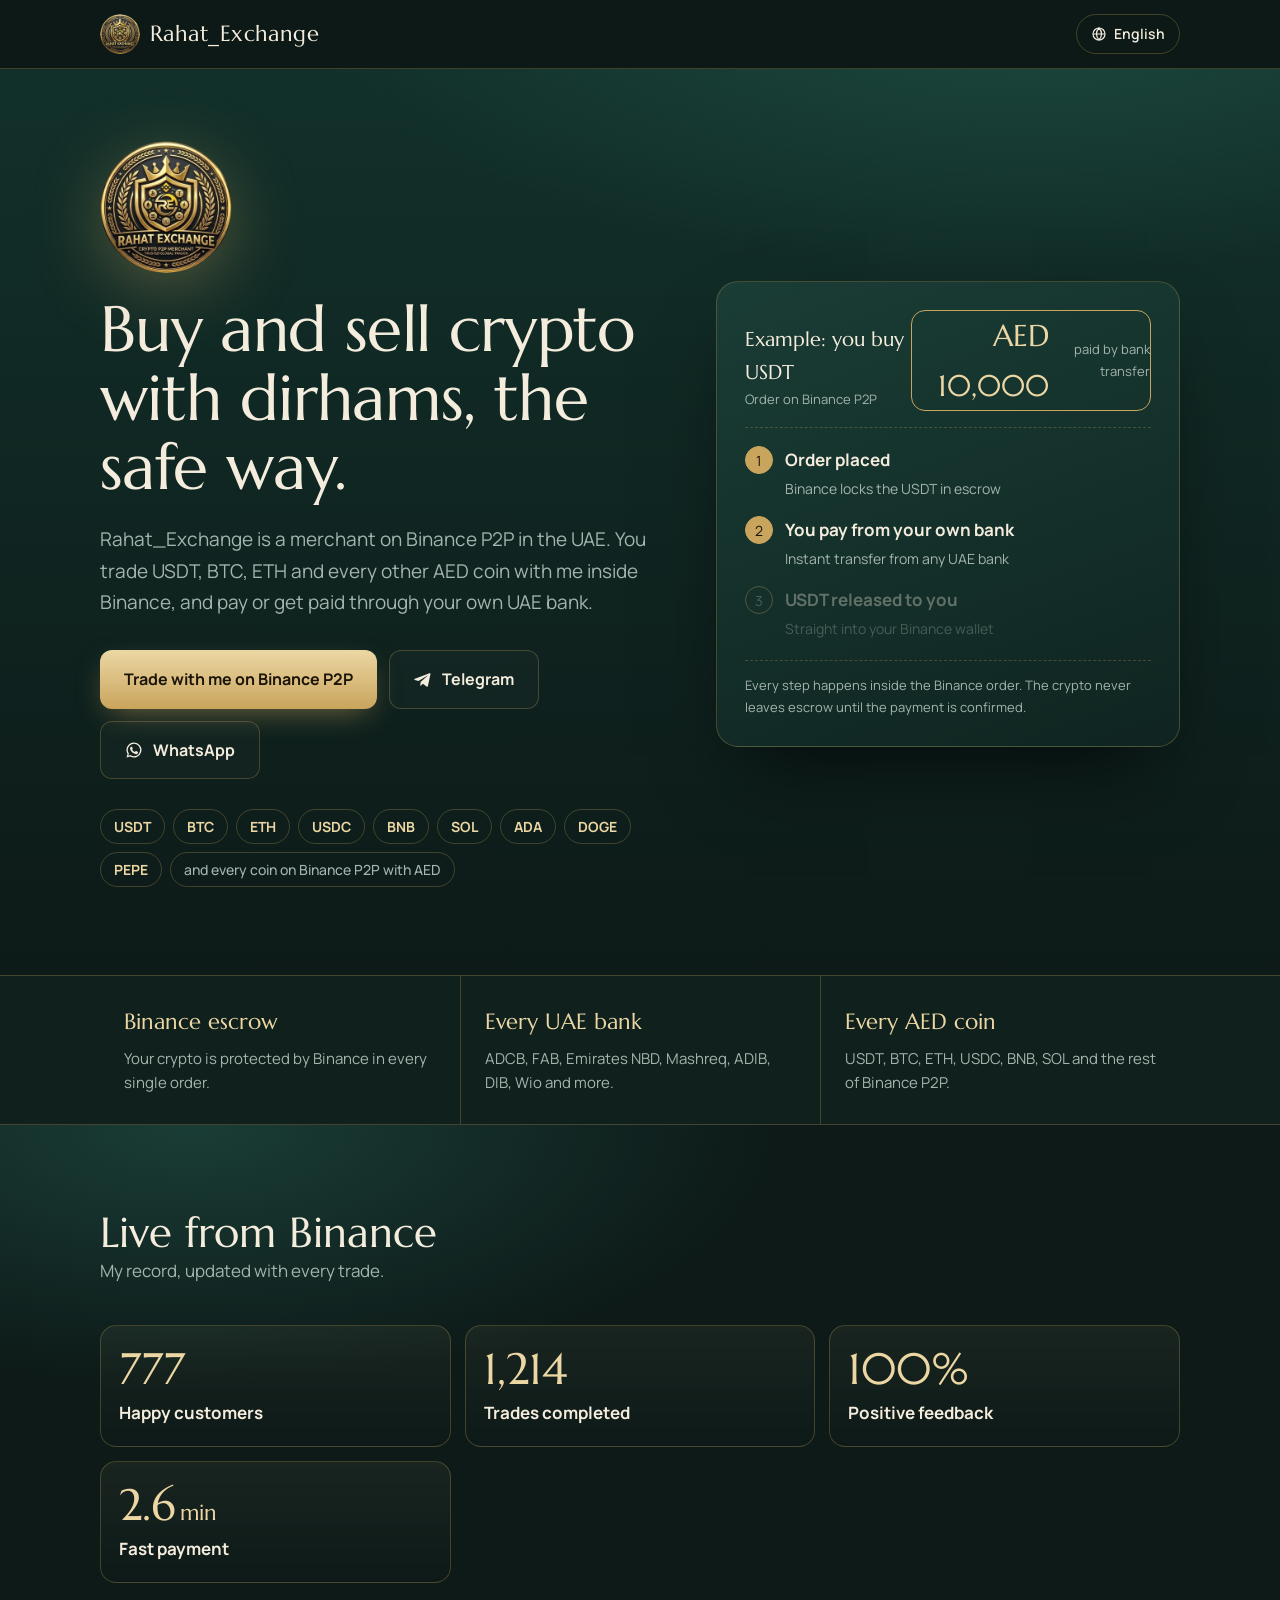
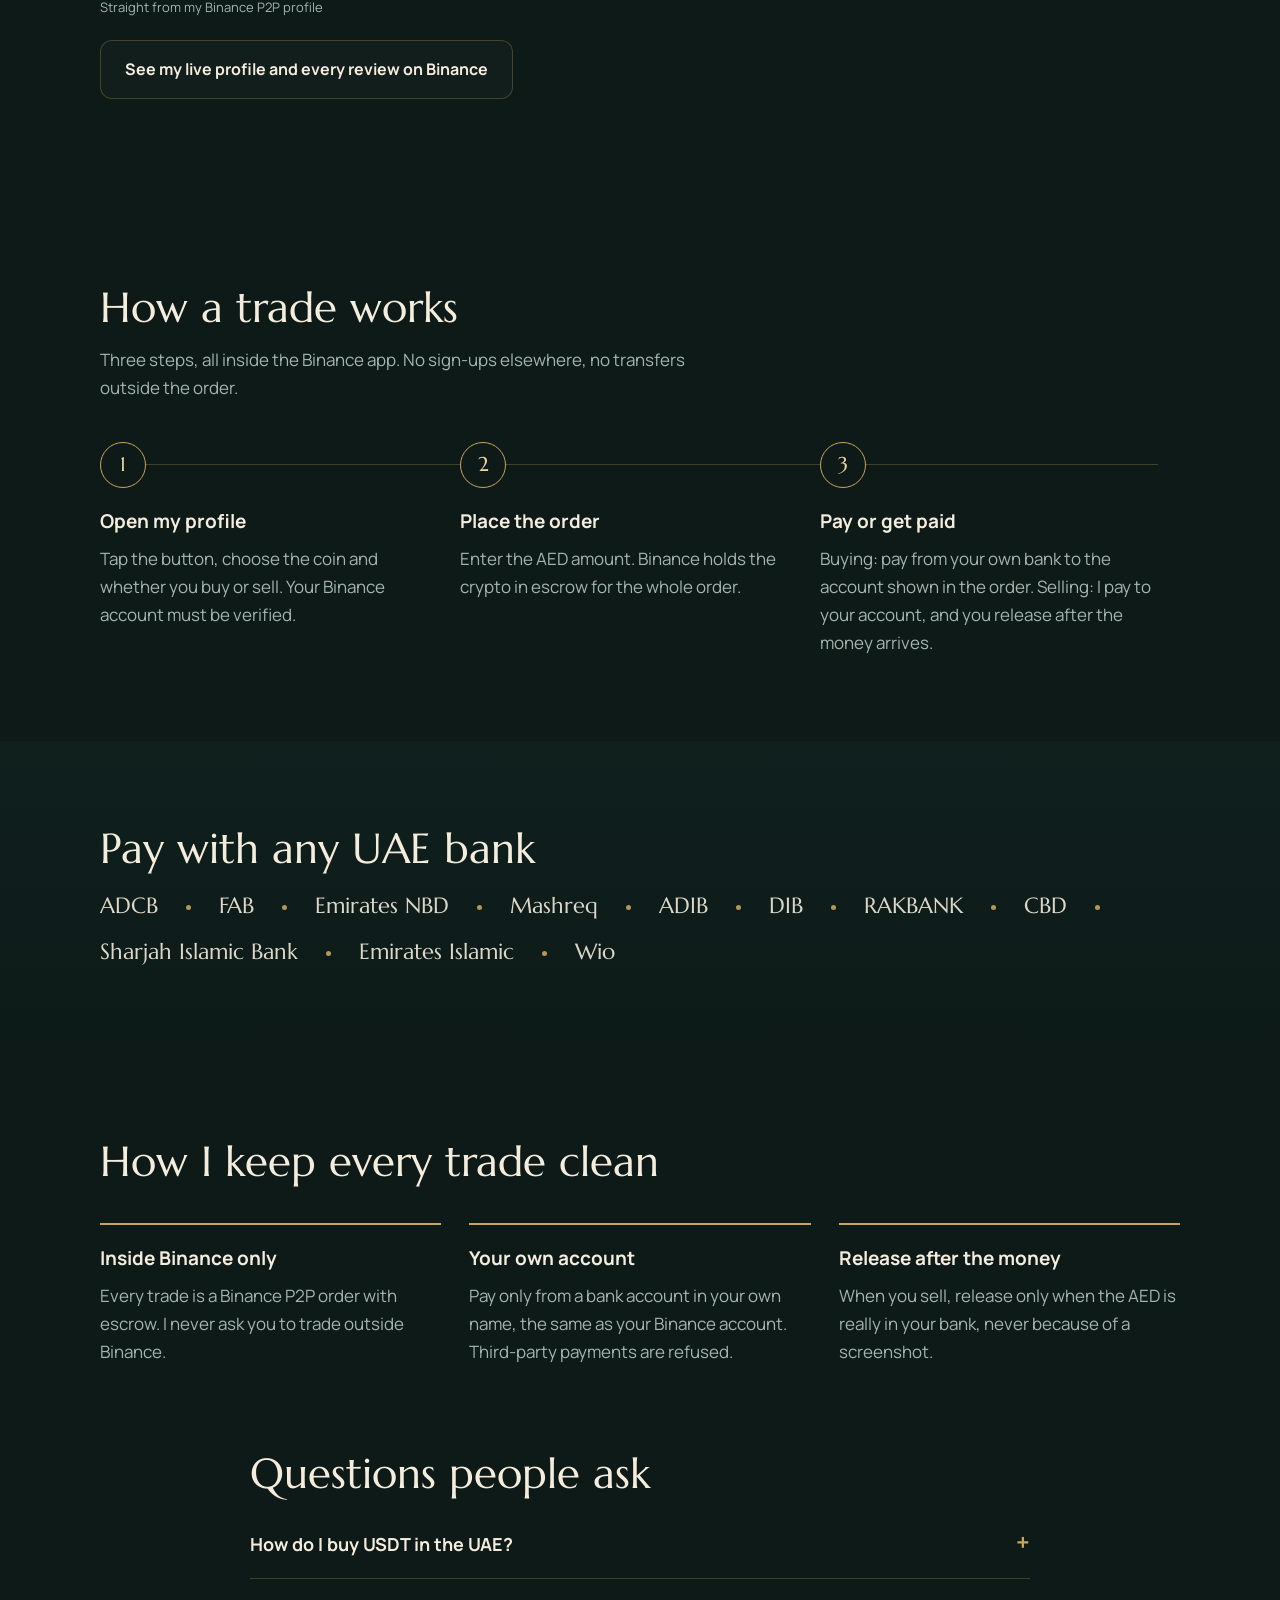
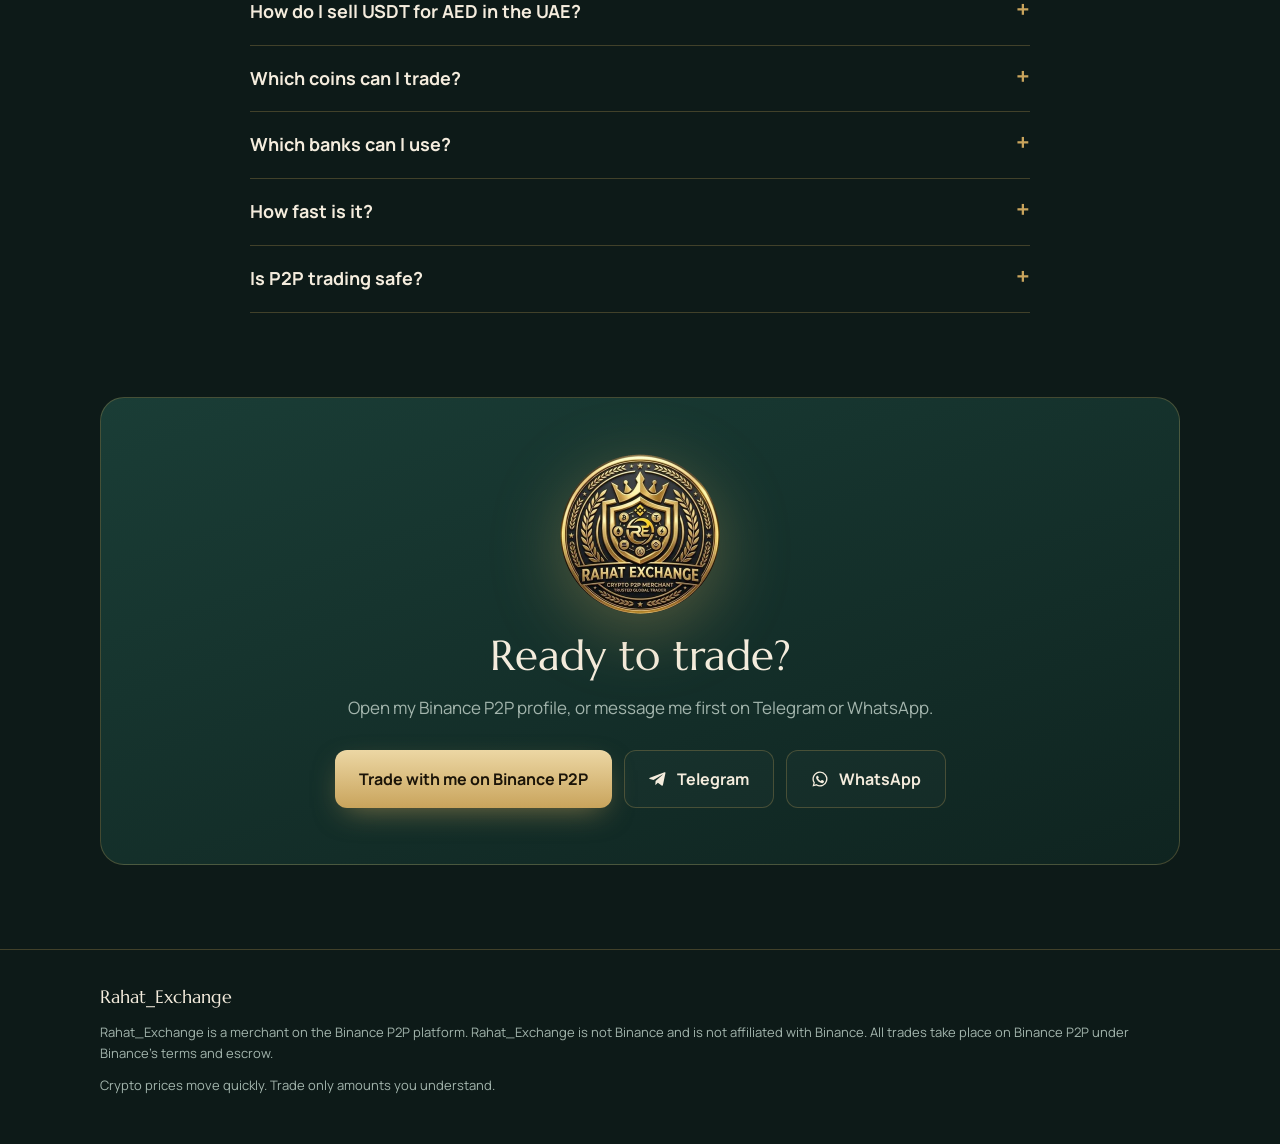
==== commit 139bcd7f: "Live ads: offline ads are not shown Co-Authored-By: Claude Opus 5.5 <noreply@anthropic.com> Claude-S" ====
--- a/index.html
+++ b/index.html
@@ -11,7 +11,7 @@
 <link rel="icon" type="image/png" href="/favicon.png"><link rel="apple-touch-icon" href="/apple-touch-icon.png"><meta property="og:image" content="https://rahatexchange.com/og.jpg"><link rel="x-old-icon" href="data:image/svg+xml,%3Csvg xmlns='http://www.w3.org/2000/svg' viewBox='0 0 32 32'%3E%3Ccircle cx='16' cy='16' r='15' fill='%23c9a45c'/%3E%3Ctext x='16' y='22' font-size='17' text-anchor='middle' fill='%230d1a18' font-family='Georgia'%3ER%3C/text%3E%3C/svg%3E">
 <link rel="preconnect" href="https://fonts.googleapis.com"><link rel="preconnect" href="https://fonts.gstatic.com" crossorigin>
 <link href="https://fonts.googleapis.com/css2?family=Marcellus&family=Manrope:wght@400;500;700&family=Reem+Kufi:wght@400;500&family=IBM+Plex+Sans+Arabic:wght@400;500;700&display=swap" rel="stylesheet">
-<link rel="stylesheet" href="/style.css?v=8">
+<link rel="stylesheet" href="/style.css?v=10">
 <script type="application/ld+json">{"@context": "https://schema.org", "@type": "FAQPage", "mainEntity": [{"@type": "Question", "name": "How do I buy USDT in the UAE?", "acceptedAnswer": {"@type": "Answer", "text": "Open Binance, go to P2P, choose Buy, USDT and AED, pick Rahat_Exchange, place the order and pay to the bank account shown in the order. Binance releases the USDT to you after the payment is confirmed."}}, {"@type": "Question", "name": "How do I sell USDT for AED in the UAE?", "acceptedAnswer": {"@type": "Answer", "text": "On Binance P2P choose Sell, USDT and AED, pick Rahat_Exchange and add your UAE bank account. I pay the AED to your account; release the USDT once the money has arrived."}}, {"@type": "Question", "name": "Which coins can I trade?", "acceptedAnswer": {"@type": "Answer", "text": "USDT, BTC, ETH, USDC, BNB, SOL, ADA, DOGE, PEPE and every other coin that Binance P2P offers with AED."}}, {"@type": "Question", "name": "Which banks can I use?", "acceptedAnswer": {"@type": "Answer", "text": "All UAE local banks, for example ADCB, FAB, Emirates NBD, Mashreq, ADIB, DIB, RAKBANK, CBD, Sharjah Islamic Bank, Emirates Islamic and Wio. Use only an account in your own name."}}, {"@type": "Question", "name": "How fast is it?", "acceptedAnswer": {"@type": "Answer", "text": "Payments between UAE banks are usually instant (Instant Payments up to AED 50,000)."}}, {"@type": "Question", "name": "Is P2P trading safe?", "acceptedAnswer": {"@type": "Answer", "text": "On Binance P2P the crypto stays in Binance escrow during the order. Trade only inside the order, pay only to the account shown in it, and never release before the money is in your account."}}]}</script>
 </head>
 <body>
@@ -22,7 +22,7 @@
 <img class="medal" src="/logo-320.webp" width="132" height="132" alt="Rahat_Exchange logo">
 <h1>Buy and sell crypto with dirhams, the safe way.</h1>
 <p class="lead">Rahat_Exchange is a merchant on Binance P2P in the UAE. You trade USDT, BTC, ETH and every other AED coin with me inside Binance, and pay or get paid through your own UAE bank.</p>
-<div class="btns"><a class="btn main" href="https://www.binance.com/en/qr/dplk3e41a10d1a224a149f23cb0c641a0869" rel="nofollow noopener" target="_blank">Trade with me on Binance P2P</a><a class="btn ghost" href="https://t.me/Rahat_Exchange" rel="noopener" target="_blank"><svg viewBox="0 0 24 24" fill="currentColor" aria-hidden="true"><path d="M21.9 4.3 18.6 20c-.2 1-.9 1.3-1.8.8l-5-3.7-2.4 2.3c-.3.3-.5.5-1 .5l.4-5.1 9.3-8.4c.4-.4-.1-.6-.6-.2L6 13.4 1.1 11.9c-1-.3-1.1-1 .2-1.5L20.6 3c.9-.3 1.6.2 1.3 1.3z"/></svg>Telegram</a><a class="btn ghost" href="https://wa.me/971508286860" rel="noopener" target="_blank"><svg viewBox="0 0 24 24" fill="currentColor" aria-hidden="true"><path d="M12 2a10 10 0 0 0-8.6 15.1L2 22l5-1.3A10 10 0 1 0 12 2zm0 18.2c-1.5 0-3-.4-4.3-1.2l-.3-.2-3 .8.8-2.9-.2-.3A8.2 8.2 0 1 1 12 20.2zm4.5-6.1c-.2-.1-1.5-.7-1.7-.8s-.4-.1-.6.1-.7.8-.8 1-.3.2-.5.1a6.7 6.7 0 0 1-3.3-2.9c-.3-.4.2-.4.7-1.3.1-.2 0-.3 0-.4l-.8-1.8c-.2-.5-.4-.4-.6-.4h-.5c-.2 0-.5.1-.7.3a2.9 2.9 0 0 0-.9 2.2 5 5 0 0 0 1.1 2.7 11.6 11.6 0 0 0 4.4 3.9c1.6.7 2.3.8 3.1.7.5-.1 1.5-.6 1.7-1.2s.2-1.1.2-1.2-.2-.2-.4-.3z"/></svg>WhatsApp</a></div>
+<div class="btns"><a class="btn main" href="https://app.binance.com/en/qr/dplk3e41a10d1a224a149f23cb0c641a0869" rel="nofollow noopener" target="_blank">Trade with me on Binance P2P</a><a class="btn ghost" href="https://t.me/Rahat_Exchange" rel="noopener" target="_blank"><svg viewBox="0 0 24 24" fill="currentColor" aria-hidden="true"><path d="M21.9 4.3 18.6 20c-.2 1-.9 1.3-1.8.8l-5-3.7-2.4 2.3c-.3.3-.5.5-1 .5l.4-5.1 9.3-8.4c.4-.4-.1-.6-.6-.2L6 13.4 1.1 11.9c-1-.3-1.1-1 .2-1.5L20.6 3c.9-.3 1.6.2 1.3 1.3z"/></svg>Telegram</a><a class="btn ghost" href="https://wa.me/971508286860" rel="noopener" target="_blank"><svg viewBox="0 0 24 24" fill="currentColor" aria-hidden="true"><path d="M12 2a10 10 0 0 0-8.6 15.1L2 22l5-1.3A10 10 0 1 0 12 2zm0 18.2c-1.5 0-3-.4-4.3-1.2l-.3-.2-3 .8.8-2.9-.2-.3A8.2 8.2 0 1 1 12 20.2zm4.5-6.1c-.2-.1-1.5-.7-1.7-.8s-.4-.1-.6.1-.7.8-.8 1-.3.2-.5.1a6.7 6.7 0 0 1-3.3-2.9c-.3-.4.2-.4.7-1.3.1-.2 0-.3 0-.4l-.8-1.8c-.2-.5-.4-.4-.6-.4h-.5c-.2 0-.5.1-.7.3a2.9 2.9 0 0 0-.9 2.2 5 5 0 0 0 1.1 2.7 11.6 11.6 0 0 0 4.4 3.9c1.6.7 2.3.8 3.1.7.5-.1 1.5-.6 1.7-1.2s.2-1.1.2-1.2-.2-.2-.4-.3z"/></svg>WhatsApp</a></div>
 <div class="coins"><span class="coin">USDT</span><span class="coin">BTC</span><span class="coin">ETH</span><span class="coin">USDC</span><span class="coin">BNB</span><span class="coin">SOL</span><span class="coin">ADA</span><span class="coin">DOGE</span><span class="coin">PEPE</span><span class="coin more">and every coin on Binance P2P with AED</span></div>
 </div>
 <div class="ticket guilloche" aria-label="Example: you buy USDT">
@@ -32,18 +32,18 @@
 </div>
 </div></section>
 <div class="facts"><div class="wrap"><div class="fact"><h3>Binance escrow</h3><p>Your crypto is protected by Binance in every single order.</p></div><div class="fact"><h3>Every UAE bank</h3><p>ADCB, FAB, Emirates NBD, Mashreq, ADIB, DIB, Wio and more.</p></div><div class="fact"><h3>Every AED coin</h3><p>USDT, BTC, ETH, USDC, BNB, SOL and the rest of Binance P2P.</p></div></div></div>
-<section class="block finder" id="finder" hidden></section><section class="block myads" id="ads" hidden></section><section class="block proof" id="live" data-lang="en"><div class="wrap"><div class="livehead"><h2>Live from Binance</h2><span class="live" hidden><i></i>Live</span></div><p class="sub">My record, updated with every trade.</p><div class="lboxes"><div class="lbox" data-k="customers"><strong><span class="n">777</span></strong><b>Happy customers</b><span class="d">traders I have served</span></div><div class="lbox" data-k="trades"><strong><span class="n">1,214</span></strong><b>Trades completed</b><span class="d">581 buy · 633 sell</span></div><div class="lbox" data-k="month" hidden><strong><span class="n"></span></strong><b>Trades this month</b><span class="d">in the last 30 days</span></div><div class="lbox" data-k="positive"><strong><span class="n">100%</span></strong><b>Positive feedback</b><span class="d">from 127 customer reviews</span></div><div class="lbox" data-k="completion" hidden><strong><span class="n">100%</span></strong><b>Completion rate</b><span class="d">orders completed in 30 days</span></div><div class="lbox" data-k="pay_min"><strong><span class="n">2.6</span><small>min</small></strong><b>Fast payment</b><span class="d">my average time to pay</span></div><div class="lbox" data-k="release_min" hidden><strong><span class="n"></span><small>min</small></strong><b>Quick release</b><span class="d">my average time to release</span></div><div class="lbox" data-k="repeat" hidden><strong><span class="n"></span></strong><b>Trades from returning customers</b><span class="d">customers who came back</span></div></div><p class="upd">Straight from my Binance P2P profile<span class="ago"></span></p><p style="margin-top:22px"><a class="btn ghost" href="https://www.binance.com/en/qr/dplk3e41a10d1a224a149f23cb0c641a0869" rel="nofollow noopener" target="_blank">See my live profile and every review on Binance</a></p></div></section>
+<section class="block finder" id="finder" hidden></section><section class="block myads" id="ads" hidden></section><section class="block proof" id="live" data-lang="en"><div class="wrap"><div class="livehead"><h2>Live from Binance</h2><span class="live" hidden><i></i>Live</span></div><p class="sub">My record, updated with every trade.</p><div class="lboxes"><div class="lbox" data-k="customers"><strong><span class="n">777</span></strong><b>Happy customers</b><span class="d">traders I have served</span></div><div class="lbox" data-k="trades"><strong><span class="n">1,214</span></strong><b>Trades completed</b><span class="d">581 buy · 633 sell</span></div><div class="lbox" data-k="month" hidden><strong><span class="n"></span></strong><b>Trades this month</b><span class="d">in the last 30 days</span></div><div class="lbox" data-k="positive"><strong><span class="n">100%</span></strong><b>Positive feedback</b><span class="d">from 127 customer reviews</span></div><div class="lbox" data-k="completion" hidden><strong><span class="n">100%</span></strong><b>Completion rate</b><span class="d">orders completed in 30 days</span></div><div class="lbox" data-k="pay_min"><strong><span class="n">2.6</span><small>min</small></strong><b>Fast payment</b><span class="d">my average time to pay</span></div><div class="lbox" data-k="release_min" hidden><strong><span class="n"></span><small>min</small></strong><b>Quick release</b><span class="d">my average time to release</span></div><div class="lbox" data-k="repeat" hidden><strong><span class="n"></span></strong><b>Trades from returning customers</b><span class="d">customers who came back</span></div></div><p class="upd">Straight from my Binance P2P profile<span class="ago"></span></p><p style="margin-top:22px"><a class="btn ghost" href="https://app.binance.com/en/qr/dplk3e41a10d1a224a149f23cb0c641a0869" rel="nofollow noopener" target="_blank">See my live profile and every review on Binance</a></p></div></section>
 <section class="block"><div class="wrap"><h2>How a trade works</h2><p class="sub">Three steps, all inside the Binance app. No sign-ups elsewhere, no transfers outside the order.</p>
 <div class="path"><div><h3>Open my profile</h3><p>Tap the button, choose the coin and whether you buy or sell. Your Binance account must be verified.</p></div><div><h3>Place the order</h3><p>Enter the AED amount. Binance holds the crypto in escrow for the whole order.</p></div><div><h3>Pay or get paid</h3><p>Buying: pay from your own bank to the account shown in the order. Selling: I pay to your account, and you release after the money arrives.</p></div></div></div></section>
 <section class="block banks"><div class="wrap"><h2>Pay with any UAE bank</h2><div class="banklist"><span>ADCB</span><span>FAB</span><span>Emirates NBD</span><span>Mashreq</span><span>ADIB</span><span>DIB</span><span>RAKBANK</span><span>CBD</span><span>Sharjah Islamic Bank</span><span>Emirates Islamic</span><span>Wio</span></div></div></section>
 <section class="block"><div class="wrap"><h2>How I keep every trade clean</h2><div class="rules" style="margin-top:36px"><div class="rule"><h3>Inside Binance only</h3><p>Every trade is a Binance P2P order with escrow. I never ask you to trade outside Binance.</p></div><div class="rule"><h3>Your own account</h3><p>Pay only from a bank account in your own name, the same as your Binance account. Third-party payments are refused.</p></div><div class="rule"><h3>Release after the money</h3><p>When you sell, release only when the AED is really in your bank, never because of a screenshot.</p></div></div></div></section>
 <section class="block" style="padding-top:0"><div class="wrap faq"><h2>Questions people ask</h2><details><summary>How do I buy USDT in the UAE?</summary><p>Open Binance, go to P2P, choose Buy, USDT and AED, pick Rahat_Exchange, place the order and pay to the bank account shown in the order. Binance releases the USDT to you after the payment is confirmed.</p></details><details><summary>How do I sell USDT for AED in the UAE?</summary><p>On Binance P2P choose Sell, USDT and AED, pick Rahat_Exchange and add your UAE bank account. I pay the AED to your account; release the USDT once the money has arrived.</p></details><details><summary>Which coins can I trade?</summary><p>USDT, BTC, ETH, USDC, BNB, SOL, ADA, DOGE, PEPE and every other coin that Binance P2P offers with AED.</p></details><details><summary>Which banks can I use?</summary><p>All UAE local banks, for example ADCB, FAB, Emirates NBD, Mashreq, ADIB, DIB, RAKBANK, CBD, Sharjah Islamic Bank, Emirates Islamic and Wio. Use only an account in your own name.</p></details><details><summary>How fast is it?</summary><p>Payments between UAE banks are usually instant (Instant Payments up to AED 50,000).</p></details><details><summary>Is P2P trading safe?</summary><p>On Binance P2P the crypto stays in Binance escrow during the order. Trade only inside the order, pay only to the account shown in it, and never release before the money is in your account.</p></details></div></section>
-<section class="block" style="padding-top:0"><div class="wrap"><div class="contact guilloche"><img class="medal big" src="/logo-320.webp" width="160" height="160" alt=""><h2>Ready to trade?</h2><p class="sub" style="margin:0 auto 28px">Open my Binance P2P profile, or message me first on Telegram or WhatsApp.</p><div class="btns"><a class="btn main" href="https://www.binance.com/en/qr/dplk3e41a10d1a224a149f23cb0c641a0869" rel="nofollow noopener" target="_blank">Trade with me on Binance P2P</a><a class="btn ghost" href="https://t.me/Rahat_Exchange" rel="noopener" target="_blank"><svg viewBox="0 0 24 24" fill="currentColor" aria-hidden="true"><path d="M21.9 4.3 18.6 20c-.2 1-.9 1.3-1.8.8l-5-3.7-2.4 2.3c-.3.3-.5.5-1 .5l.4-5.1 9.3-8.4c.4-.4-.1-.6-.6-.2L6 13.4 1.1 11.9c-1-.3-1.1-1 .2-1.5L20.6 3c.9-.3 1.6.2 1.3 1.3z"/></svg>Telegram</a><a class="btn ghost" href="https://wa.me/971508286860" rel="noopener" target="_blank"><svg viewBox="0 0 24 24" fill="currentColor" aria-hidden="true"><path d="M12 2a10 10 0 0 0-8.6 15.1L2 22l5-1.3A10 10 0 1 0 12 2zm0 18.2c-1.5 0-3-.4-4.3-1.2l-.3-.2-3 .8.8-2.9-.2-.3A8.2 8.2 0 1 1 12 20.2zm4.5-6.1c-.2-.1-1.5-.7-1.7-.8s-.4-.1-.6.1-.7.8-.8 1-.3.2-.5.1a6.7 6.7 0 0 1-3.3-2.9c-.3-.4.2-.4.7-1.3.1-.2 0-.3 0-.4l-.8-1.8c-.2-.5-.4-.4-.6-.4h-.5c-.2 0-.5.1-.7.3a2.9 2.9 0 0 0-.9 2.2 5 5 0 0 0 1.1 2.7 11.6 11.6 0 0 0 4.4 3.9c1.6.7 2.3.8 3.1.7.5-.1 1.5-.6 1.7-1.2s.2-1.1.2-1.2-.2-.2-.4-.3z"/></svg>WhatsApp</a></div></div></div></section>
+<section class="block" style="padding-top:0"><div class="wrap"><div class="contact guilloche"><img class="medal big" src="/logo-320.webp" width="160" height="160" alt=""><h2>Ready to trade?</h2><p class="sub" style="margin:0 auto 28px">Open my Binance P2P profile, or message me first on Telegram or WhatsApp.</p><div class="btns"><a class="btn main" href="https://app.binance.com/en/qr/dplk3e41a10d1a224a149f23cb0c641a0869" rel="nofollow noopener" target="_blank">Trade with me on Binance P2P</a><a class="btn ghost" href="https://t.me/Rahat_Exchange" rel="noopener" target="_blank"><svg viewBox="0 0 24 24" fill="currentColor" aria-hidden="true"><path d="M21.9 4.3 18.6 20c-.2 1-.9 1.3-1.8.8l-5-3.7-2.4 2.3c-.3.3-.5.5-1 .5l.4-5.1 9.3-8.4c.4-.4-.1-.6-.6-.2L6 13.4 1.1 11.9c-1-.3-1.1-1 .2-1.5L20.6 3c.9-.3 1.6.2 1.3 1.3z"/></svg>Telegram</a><a class="btn ghost" href="https://wa.me/971508286860" rel="noopener" target="_blank"><svg viewBox="0 0 24 24" fill="currentColor" aria-hidden="true"><path d="M12 2a10 10 0 0 0-8.6 15.1L2 22l5-1.3A10 10 0 1 0 12 2zm0 18.2c-1.5 0-3-.4-4.3-1.2l-.3-.2-3 .8.8-2.9-.2-.3A8.2 8.2 0 1 1 12 20.2zm4.5-6.1c-.2-.1-1.5-.7-1.7-.8s-.4-.1-.6.1-.7.8-.8 1-.3.2-.5.1a6.7 6.7 0 0 1-3.3-2.9c-.3-.4.2-.4.7-1.3.1-.2 0-.3 0-.4l-.8-1.8c-.2-.5-.4-.4-.6-.4h-.5c-.2 0-.5.1-.7.3a2.9 2.9 0 0 0-.9 2.2 5 5 0 0 0 1.1 2.7 11.6 11.6 0 0 0 4.4 3.9c1.6.7 2.3.8 3.1.7.5-.1 1.5-.6 1.7-1.2s.2-1.1.2-1.2-.2-.2-.4-.3z"/></svg>WhatsApp</a></div></div></div></section>
 </main>
 <footer><div class="wrap"><b>Rahat_Exchange</b><span>Rahat_Exchange is a merchant on the Binance P2P platform. Rahat_Exchange is not Binance and is not affiliated with Binance. All trades take place on Binance P2P under Binance's terms and escrow.</span><span>Crypto prices move quickly. Trade only amounts you understand.</span></div></footer>
 <script>
 (function(){if(matchMedia('(prefers-reduced-motion: reduce)').matches)return;var li=document.querySelectorAll('.steps li');li.forEach(function(e){e.classList.remove('on')});li.forEach(function(e,i){setTimeout(function(){e.classList.add('on')},500+i*900)});})();
 </script>
-<script src="/finder.js?v=8" defer></script><script src="/live.js?v=8" defer></script>
+<script src="/finder.js?v=10" defer></script><script src="/live.js?v=10" defer></script>
 </body>
 </html>
--- a/style.css
+++ b/style.css
@@ -153,3 +153,5 @@
 .seg button,.chips button,.tabs button{font-family:inherit}
 
 .price,.ad>div>span,.amt input{unicode-bidi:isolate;direction:ltr}html[dir=rtl] .price,html[dir=rtl] .ad>div>span{display:inline-block}
+
+.fresult .pick{display:block;color:var(--muted);font-size:14px;margin-top:2px}
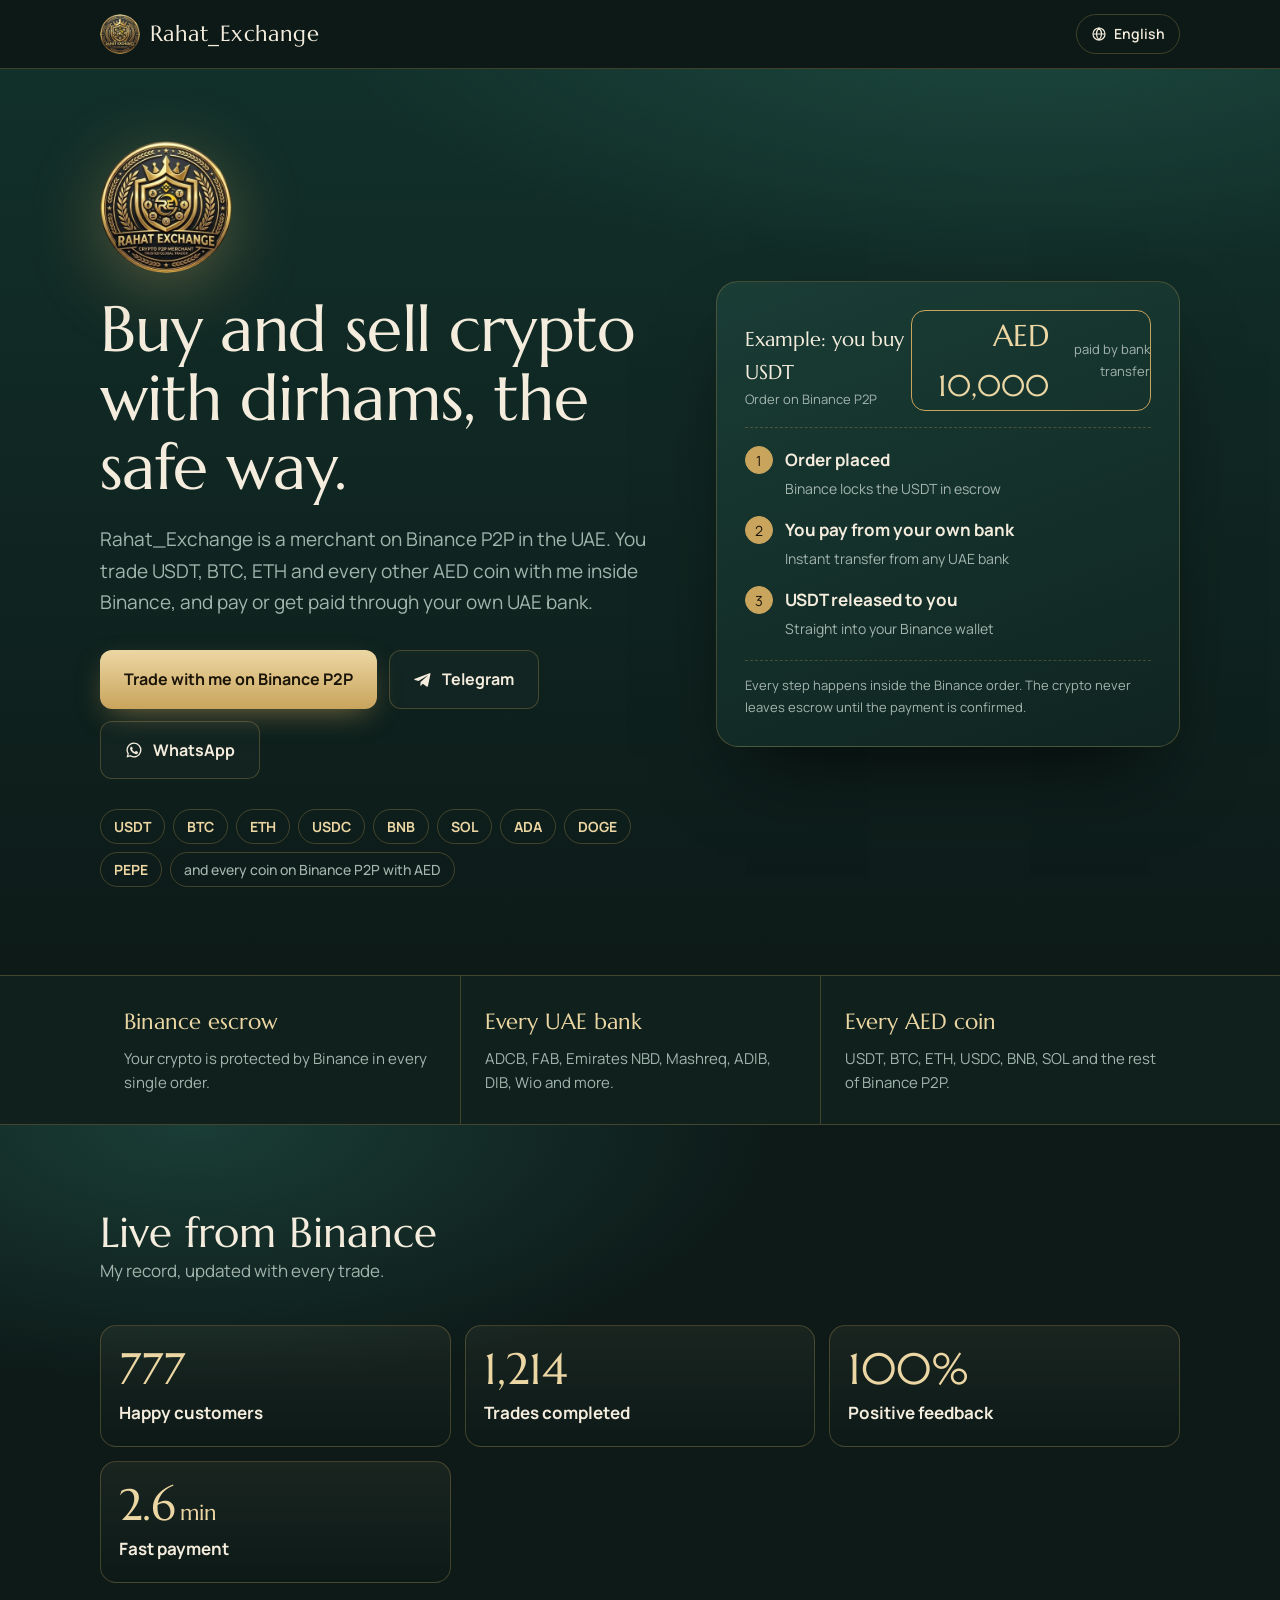
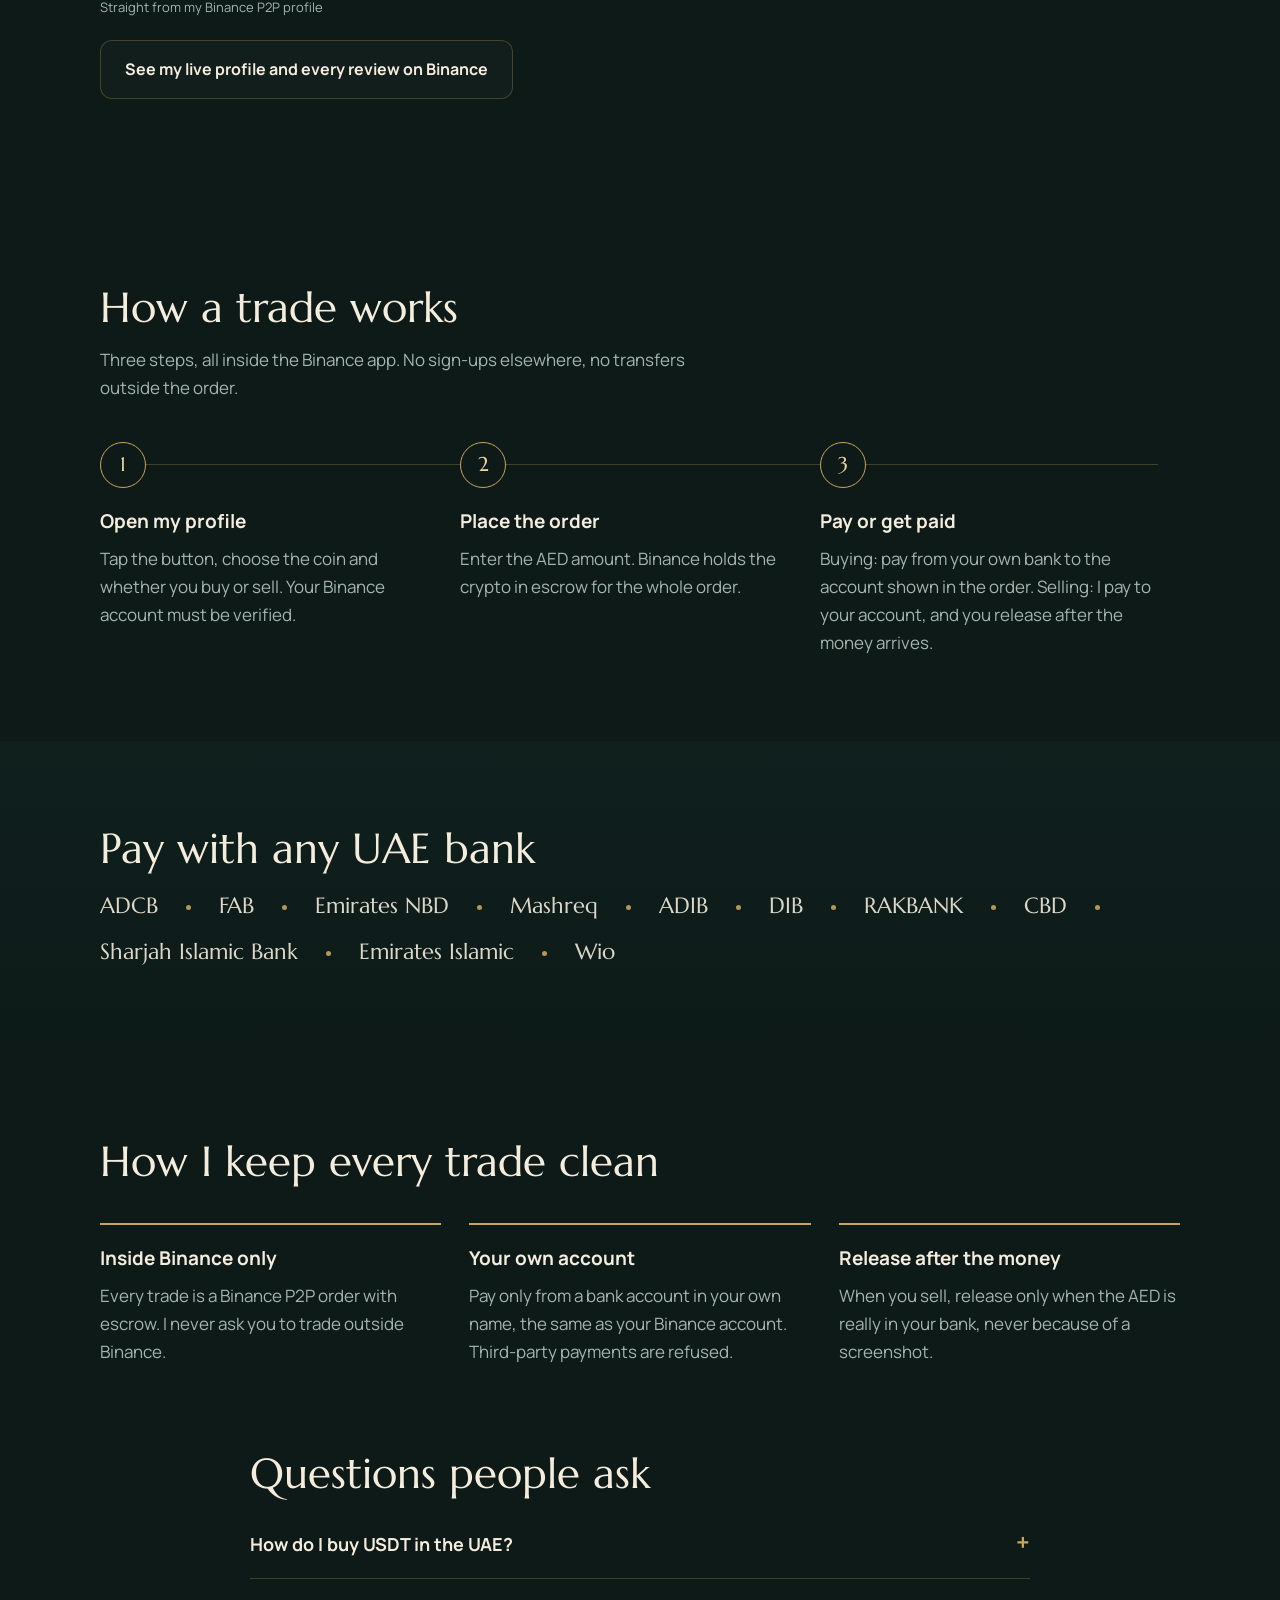
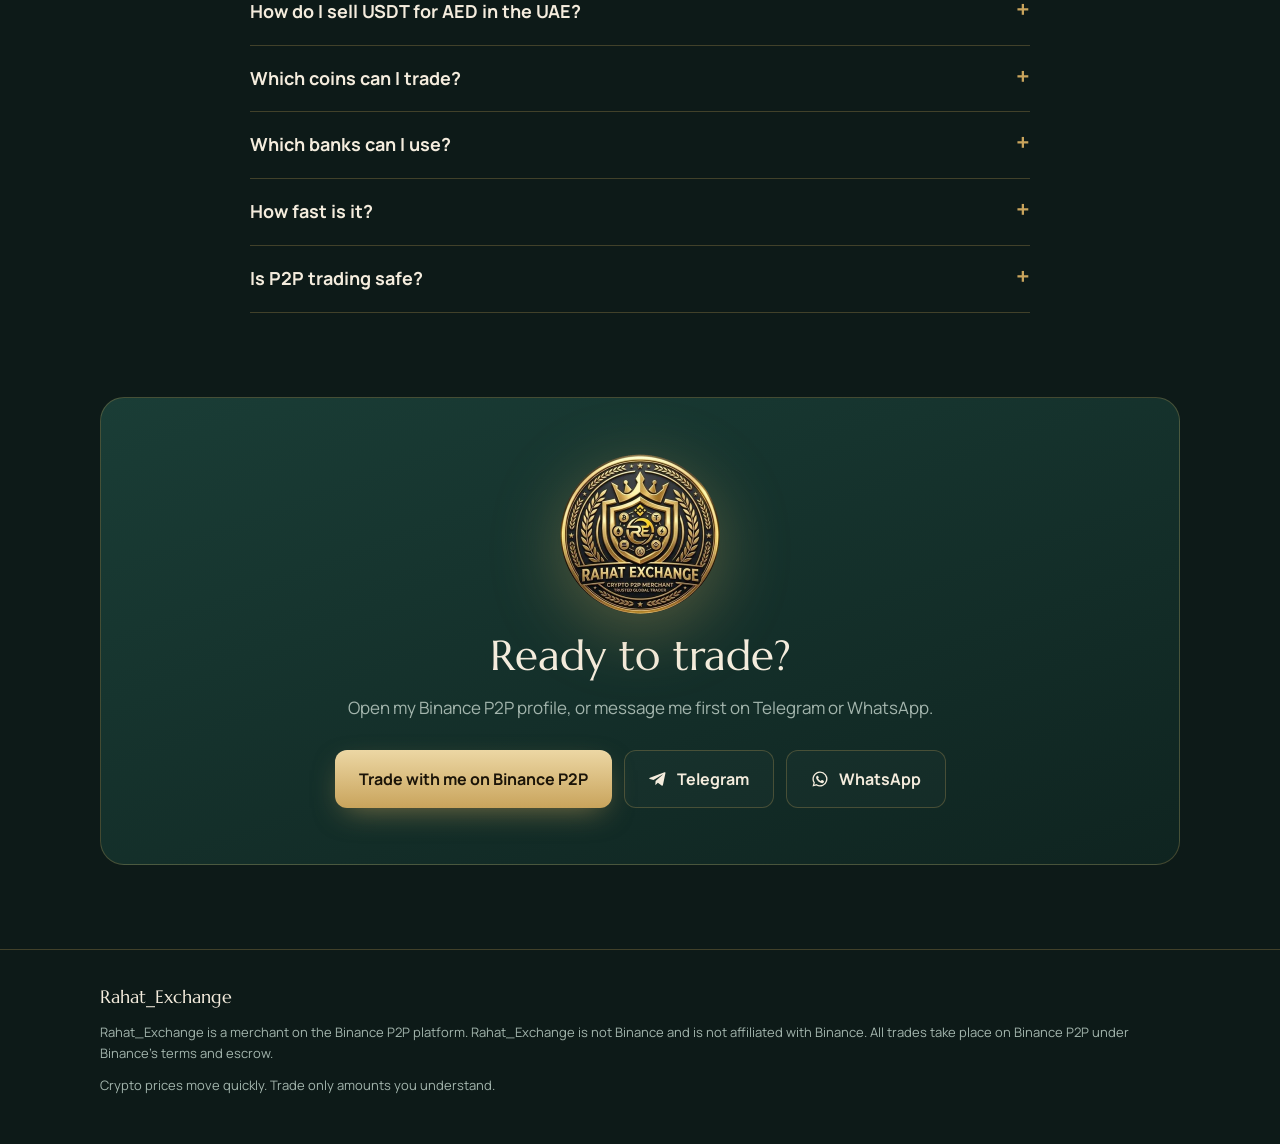
==== commit cca64009: "Count one visit per page open (for the agent's Website visitors page) Co-Authored-By: Claude Opus 5." ====
--- a/index.html
+++ b/index.html
@@ -11,7 +11,7 @@
 <link rel="icon" type="image/png" href="/favicon.png"><link rel="apple-touch-icon" href="/apple-touch-icon.png"><meta property="og:image" content="https://rahatexchange.com/og.jpg"><link rel="x-old-icon" href="data:image/svg+xml,%3Csvg xmlns='http://www.w3.org/2000/svg' viewBox='0 0 32 32'%3E%3Ccircle cx='16' cy='16' r='15' fill='%23c9a45c'/%3E%3Ctext x='16' y='22' font-size='17' text-anchor='middle' fill='%230d1a18' font-family='Georgia'%3ER%3C/text%3E%3C/svg%3E">
 <link rel="preconnect" href="https://fonts.googleapis.com"><link rel="preconnect" href="https://fonts.gstatic.com" crossorigin>
 <link href="https://fonts.googleapis.com/css2?family=Marcellus&family=Manrope:wght@400;500;700&family=Reem+Kufi:wght@400;500&family=IBM+Plex+Sans+Arabic:wght@400;500;700&display=swap" rel="stylesheet">
-<link rel="stylesheet" href="/style.css?v=10">
+<link rel="stylesheet" href="/style.css?v=11">
 <script type="application/ld+json">{"@context": "https://schema.org", "@type": "FAQPage", "mainEntity": [{"@type": "Question", "name": "How do I buy USDT in the UAE?", "acceptedAnswer": {"@type": "Answer", "text": "Open Binance, go to P2P, choose Buy, USDT and AED, pick Rahat_Exchange, place the order and pay to the bank account shown in the order. Binance releases the USDT to you after the payment is confirmed."}}, {"@type": "Question", "name": "How do I sell USDT for AED in the UAE?", "acceptedAnswer": {"@type": "Answer", "text": "On Binance P2P choose Sell, USDT and AED, pick Rahat_Exchange and add your UAE bank account. I pay the AED to your account; release the USDT once the money has arrived."}}, {"@type": "Question", "name": "Which coins can I trade?", "acceptedAnswer": {"@type": "Answer", "text": "USDT, BTC, ETH, USDC, BNB, SOL, ADA, DOGE, PEPE and every other coin that Binance P2P offers with AED."}}, {"@type": "Question", "name": "Which banks can I use?", "acceptedAnswer": {"@type": "Answer", "text": "All UAE local banks, for example ADCB, FAB, Emirates NBD, Mashreq, ADIB, DIB, RAKBANK, CBD, Sharjah Islamic Bank, Emirates Islamic and Wio. Use only an account in your own name."}}, {"@type": "Question", "name": "How fast is it?", "acceptedAnswer": {"@type": "Answer", "text": "Payments between UAE banks are usually instant (Instant Payments up to AED 50,000)."}}, {"@type": "Question", "name": "Is P2P trading safe?", "acceptedAnswer": {"@type": "Answer", "text": "On Binance P2P the crypto stays in Binance escrow during the order. Trade only inside the order, pay only to the account shown in it, and never release before the money is in your account."}}]}</script>
 </head>
 <body>
@@ -44,6 +44,6 @@
 <script>
 (function(){if(matchMedia('(prefers-reduced-motion: reduce)').matches)return;var li=document.querySelectorAll('.steps li');li.forEach(function(e){e.classList.remove('on')});li.forEach(function(e,i){setTimeout(function(){e.classList.add('on')},500+i*900)});})();
 </script>
-<script src="/finder.js?v=10" defer></script><script src="/live.js?v=10" defer></script>
+<script src="/finder.js?v=11" defer></script><script src="/live.js?v=11" defer></script>
 </body>
 </html>
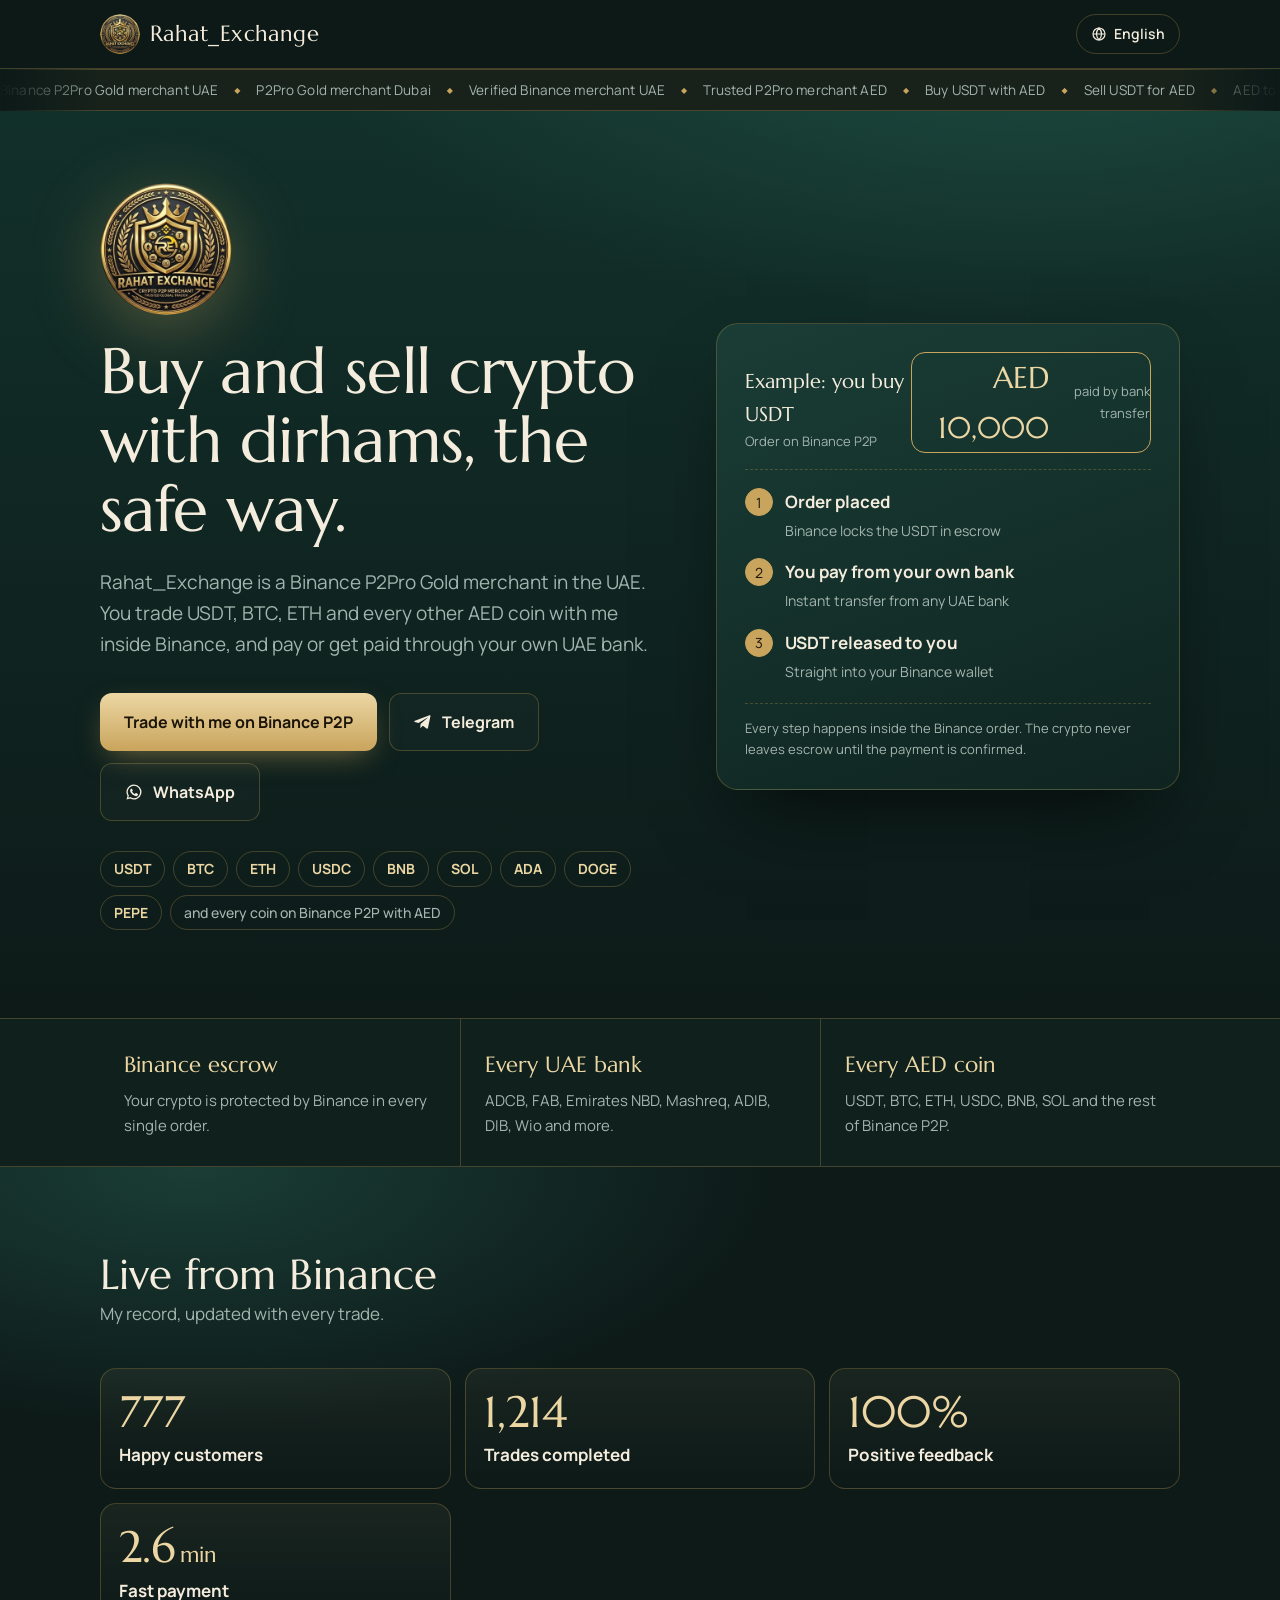
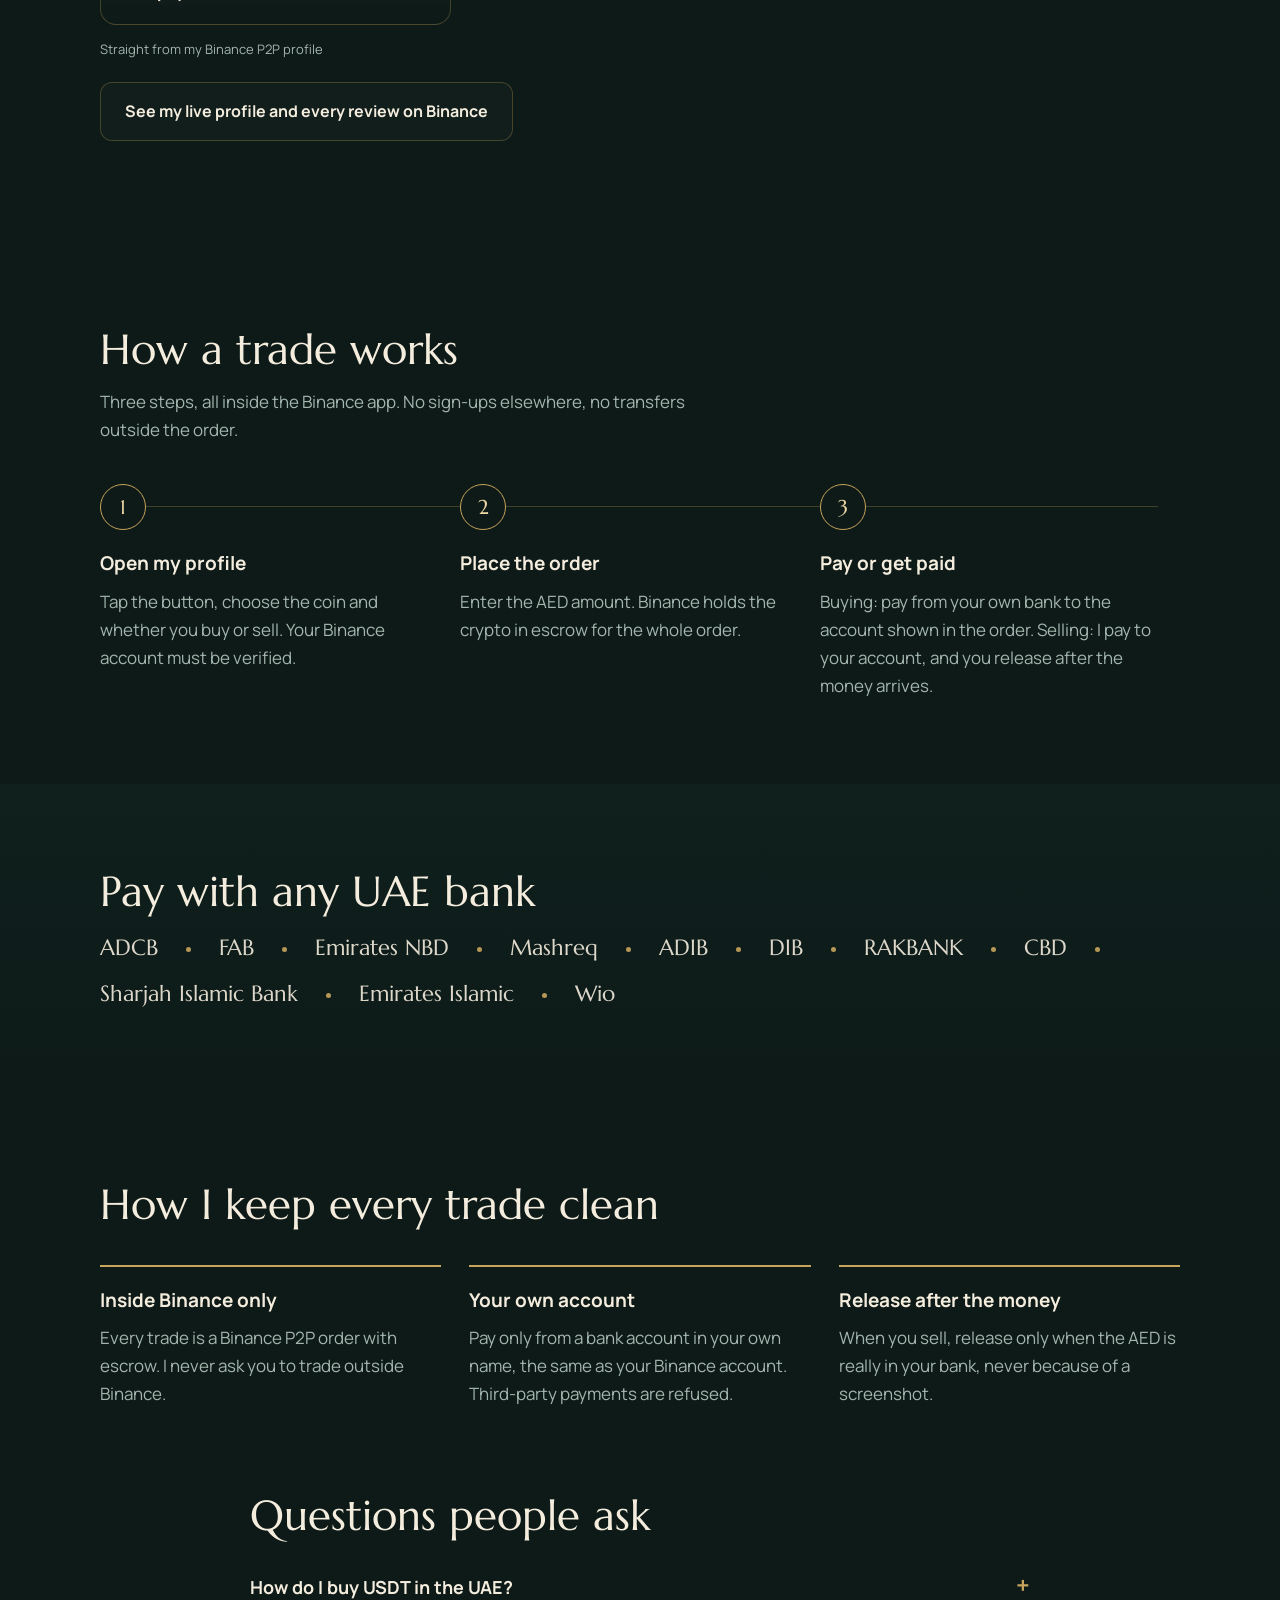
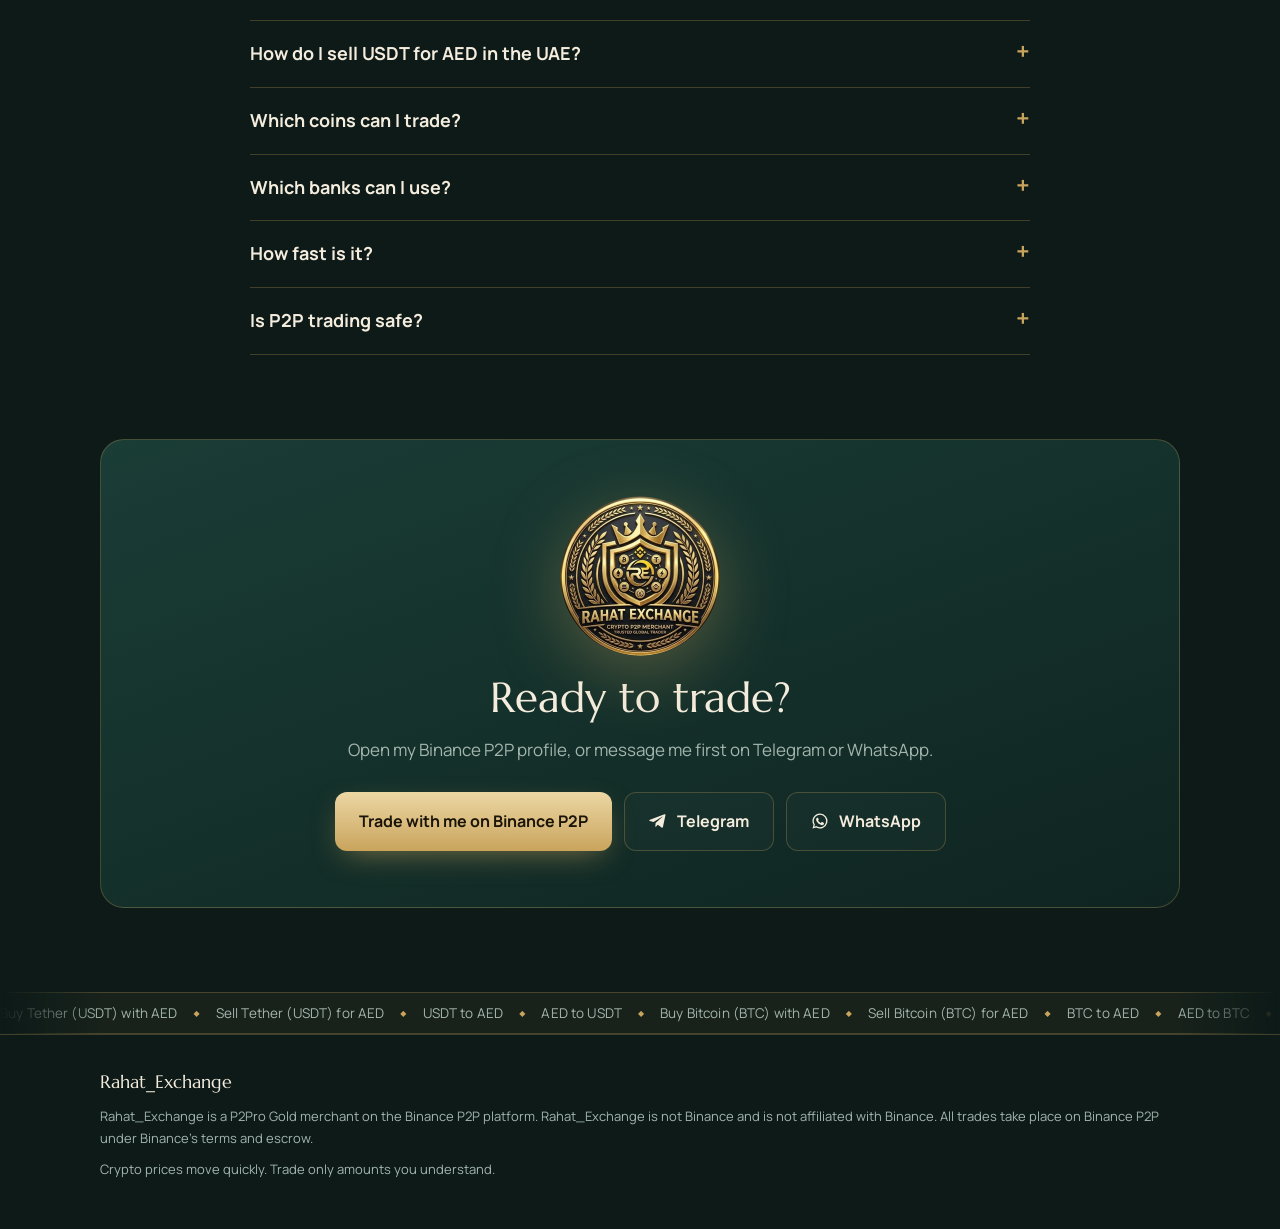
==== commit c1e5a64f: "Sliding keyword strips (top + coins) on all 11 pages; P2Pro Gold merchant in title, description and " ====
--- a/index.html
+++ b/index.html
@@ -2,26 +2,26 @@
 <html lang="en" dir="ltr">
 <head>
 <meta charset="utf-8"><meta name="viewport" content="width=device-width,initial-scale=1">
-<title>Rahat_Exchange – Binance P2P Merchant UAE | Buy & Sell USDT, BTC, ETH with AED</title>
-<meta name="description" content="Buy and sell USDT, BTC, ETH, USDC, BNB, SOL and every Binance P2P coin with AED. Trade with Rahat_Exchange on Binance P2P in the UAE. All UAE local banks, Binance escrow on every order.">
+<title>Rahat_Exchange – Binance P2Pro Gold Merchant UAE | Buy & Sell USDT, BTC, ETH with AED</title>
+<meta name="description" content="Binance P2Pro Gold merchant in the UAE. Buy and sell USDT, BTC, ETH, USDC, BNB, SOL and every Binance P2P coin with AED. Trade with Rahat_Exchange on Binance P2P in the UAE. All UAE local banks, Binance escrow on every order.">
 <link rel="canonical" href="https://rahatexchange.com/">
 <link rel="alternate" hreflang="en" href="https://rahatexchange.com/"><link rel="alternate" hreflang="ar" href="https://rahatexchange.com/ar/"><link rel="alternate" hreflang="hi" href="https://rahatexchange.com/hi/"><link rel="alternate" hreflang="ur" href="https://rahatexchange.com/ur/"><link rel="alternate" hreflang="bn" href="https://rahatexchange.com/bn/"><link rel="alternate" hreflang="ru" href="https://rahatexchange.com/ru/"><link rel="alternate" hreflang="zh-Hans" href="https://rahatexchange.com/zh/"><link rel="alternate" hreflang="fa" href="https://rahatexchange.com/fa/"><link rel="alternate" hreflang="fil" href="https://rahatexchange.com/fil/"><link rel="alternate" hreflang="tr" href="https://rahatexchange.com/tr/"><link rel="alternate" hreflang="fr" href="https://rahatexchange.com/fr/"><link rel="alternate" hreflang="x-default" href="https://rahatexchange.com/">
-<meta property="og:title" content="Rahat_Exchange – Binance P2P Merchant UAE | Buy & Sell USDT, BTC, ETH with AED"><meta property="og:description" content="Buy and sell USDT, BTC, ETH, USDC, BNB, SOL and every Binance P2P coin with AED. Trade with Rahat_Exchange on Binance P2P in the UAE. All UAE local banks, Binance escrow on every order."><meta property="og:url" content="https://rahatexchange.com/"><meta property="og:type" content="website">
+<meta property="og:title" content="Rahat_Exchange – Binance P2Pro Gold Merchant UAE | Buy & Sell USDT, BTC, ETH with AED"><meta property="og:description" content="Binance P2Pro Gold merchant in the UAE. Buy and sell USDT, BTC, ETH, USDC, BNB, SOL and every Binance P2P coin with AED. Trade with Rahat_Exchange on Binance P2P in the UAE. All UAE local banks, Binance escrow on every order."><meta property="og:url" content="https://rahatexchange.com/"><meta property="og:type" content="website">
 <meta name="theme-color" content="#0d1a18">
 <link rel="icon" type="image/png" href="/favicon.png"><link rel="apple-touch-icon" href="/apple-touch-icon.png"><meta property="og:image" content="https://rahatexchange.com/og.jpg"><link rel="x-old-icon" href="data:image/svg+xml,%3Csvg xmlns='http://www.w3.org/2000/svg' viewBox='0 0 32 32'%3E%3Ccircle cx='16' cy='16' r='15' fill='%23c9a45c'/%3E%3Ctext x='16' y='22' font-size='17' text-anchor='middle' fill='%230d1a18' font-family='Georgia'%3ER%3C/text%3E%3C/svg%3E">
 <link rel="preconnect" href="https://fonts.googleapis.com"><link rel="preconnect" href="https://fonts.gstatic.com" crossorigin>
 <link href="https://fonts.googleapis.com/css2?family=Marcellus&family=Manrope:wght@400;500;700&family=Reem+Kufi:wght@400;500&family=IBM+Plex+Sans+Arabic:wght@400;500;700&display=swap" rel="stylesheet">
-<link rel="stylesheet" href="/style.css?v=11">
+<link rel="stylesheet" href="/style.css?v=12">
 <script type="application/ld+json">{"@context": "https://schema.org", "@type": "FAQPage", "mainEntity": [{"@type": "Question", "name": "How do I buy USDT in the UAE?", "acceptedAnswer": {"@type": "Answer", "text": "Open Binance, go to P2P, choose Buy, USDT and AED, pick Rahat_Exchange, place the order and pay to the bank account shown in the order. Binance releases the USDT to you after the payment is confirmed."}}, {"@type": "Question", "name": "How do I sell USDT for AED in the UAE?", "acceptedAnswer": {"@type": "Answer", "text": "On Binance P2P choose Sell, USDT and AED, pick Rahat_Exchange and add your UAE bank account. I pay the AED to your account; release the USDT once the money has arrived."}}, {"@type": "Question", "name": "Which coins can I trade?", "acceptedAnswer": {"@type": "Answer", "text": "USDT, BTC, ETH, USDC, BNB, SOL, ADA, DOGE, PEPE and every other coin that Binance P2P offers with AED."}}, {"@type": "Question", "name": "Which banks can I use?", "acceptedAnswer": {"@type": "Answer", "text": "All UAE local banks, for example ADCB, FAB, Emirates NBD, Mashreq, ADIB, DIB, RAKBANK, CBD, Sharjah Islamic Bank, Emirates Islamic and Wio. Use only an account in your own name."}}, {"@type": "Question", "name": "How fast is it?", "acceptedAnswer": {"@type": "Answer", "text": "Payments between UAE banks are usually instant (Instant Payments up to AED 50,000)."}}, {"@type": "Question", "name": "Is P2P trading safe?", "acceptedAnswer": {"@type": "Answer", "text": "On Binance P2P the crypto stays in Binance escrow during the order. Trade only inside the order, pay only to the account shown in it, and never release before the money is in your account."}}]}</script>
 </head>
 <body>
-<header><div class="wrap"><a class="logo" href="/"><img src="/logo-96.png" width="40" height="40" alt="">Rahat_Exchange</a><details class="langs"><summary aria-label="Language"><svg viewBox="0 0 24 24" width="16" height="16" fill="none" stroke="currentColor" stroke-width="1.8" aria-hidden="true"><circle cx="12" cy="12" r="9"/><path d="M3 12h18M12 3c2.5 2.6 3.8 5.6 3.8 9s-1.3 6.4-3.8 9c-2.5-2.6-3.8-5.6-3.8-9S9.5 5.6 12 3z"/></svg>English</summary><div class="langlist"><a href="/" hreflang="en" lang="en" aria-current="page">English</a><a href="/ar/" hreflang="ar" lang="ar">العربية</a><a href="/hi/" hreflang="hi" lang="hi">हिन्दी</a><a href="/ur/" hreflang="ur" lang="ur">اردو</a><a href="/bn/" hreflang="bn" lang="bn">বাংলা</a><a href="/ru/" hreflang="ru" lang="ru">Русский</a><a href="/zh/" hreflang="zh-Hans" lang="zh">中文</a><a href="/fa/" hreflang="fa" lang="fa">فارسی</a><a href="/fil/" hreflang="fil" lang="fil">Filipino</a><a href="/tr/" hreflang="tr" lang="tr">Türkçe</a><a href="/fr/" hreflang="fr" lang="fr">Français</a></div></details></div></header>
+<header><div class="wrap"><a class="logo" href="/"><img src="/logo-96.png" width="40" height="40" alt="">Rahat_Exchange</a><details class="langs"><summary aria-label="Language"><svg viewBox="0 0 24 24" width="16" height="16" fill="none" stroke="currentColor" stroke-width="1.8" aria-hidden="true"><circle cx="12" cy="12" r="9"/><path d="M3 12h18M12 3c2.5 2.6 3.8 5.6 3.8 9s-1.3 6.4-3.8 9c-2.5-2.6-3.8-5.6-3.8-9S9.5 5.6 12 3z"/></svg>English</summary><div class="langlist"><a href="/" hreflang="en" lang="en" aria-current="page">English</a><a href="/ar/" hreflang="ar" lang="ar">العربية</a><a href="/hi/" hreflang="hi" lang="hi">हिन्दी</a><a href="/ur/" hreflang="ur" lang="ur">اردو</a><a href="/bn/" hreflang="bn" lang="bn">বাংলা</a><a href="/ru/" hreflang="ru" lang="ru">Русский</a><a href="/zh/" hreflang="zh-Hans" lang="zh">中文</a><a href="/fa/" hreflang="fa" lang="fa">فارسی</a><a href="/fil/" hreflang="fil" lang="fil">Filipino</a><a href="/tr/" hreflang="tr" lang="tr">Türkçe</a><a href="/fr/" hreflang="fr" lang="fr">Français</a></div></details></div></header><div class="tick" data-tick="top" role="region" aria-label="What I trade"><ul class="tick-run"><li>Binance P2Pro Gold merchant UAE</li><li>P2Pro Gold merchant Dubai</li><li>Verified Binance merchant UAE</li><li>Trusted P2Pro merchant AED</li><li>Buy USDT with AED</li><li>Sell USDT for AED</li><li>AED to USDT</li><li>USDT to AED</li><li>Crypto to AED</li><li>AED to crypto</li><li>Binance P2P UAE</li><li>P2P crypto Dubai</li><li>Sell USDT in Dubai</li><li>Buy USDT in Dubai</li><li>USDT Abu Dhabi</li><li>USDT Sharjah</li><li>Cash out crypto in UAE</li><li>Convert USDT to dirham</li><li>Tether to dirham</li><li>USDT rate today AED</li><li>Trusted USDT seller UAE</li><li>Trusted USDT buyer UAE</li><li>Crypto exchanger UAE</li><li>Bank transfer USDT UAE</li><li>Instant USDT UAE</li><li>Binance P2P merchant UAE</li></ul><ul class="tick-run" aria-hidden="true"><li>Binance P2Pro Gold merchant UAE</li><li>P2Pro Gold merchant Dubai</li><li>Verified Binance merchant UAE</li><li>Trusted P2Pro merchant AED</li><li>Buy USDT with AED</li><li>Sell USDT for AED</li><li>AED to USDT</li><li>USDT to AED</li><li>Crypto to AED</li><li>AED to crypto</li><li>Binance P2P UAE</li><li>P2P crypto Dubai</li><li>Sell USDT in Dubai</li><li>Buy USDT in Dubai</li><li>USDT Abu Dhabi</li><li>USDT Sharjah</li><li>Cash out crypto in UAE</li><li>Convert USDT to dirham</li><li>Tether to dirham</li><li>USDT rate today AED</li><li>Trusted USDT seller UAE</li><li>Trusted USDT buyer UAE</li><li>Crypto exchanger UAE</li><li>Bank transfer USDT UAE</li><li>Instant USDT UAE</li><li>Binance P2P merchant UAE</li></ul></div>
 <main>
 <section class="hero guilloche-wrap"><div class="wrap">
 <div>
 <img class="medal" src="/logo-320.webp" width="132" height="132" alt="Rahat_Exchange logo">
 <h1>Buy and sell crypto with dirhams, the safe way.</h1>
-<p class="lead">Rahat_Exchange is a merchant on Binance P2P in the UAE. You trade USDT, BTC, ETH and every other AED coin with me inside Binance, and pay or get paid through your own UAE bank.</p>
+<p class="lead">Rahat_Exchange is a Binance P2Pro Gold merchant in the UAE. You trade USDT, BTC, ETH and every other AED coin with me inside Binance, and pay or get paid through your own UAE bank.</p>
 <div class="btns"><a class="btn main" href="https://app.binance.com/en/qr/dplk3e41a10d1a224a149f23cb0c641a0869" rel="nofollow noopener" target="_blank">Trade with me on Binance P2P</a><a class="btn ghost" href="https://t.me/Rahat_Exchange" rel="noopener" target="_blank"><svg viewBox="0 0 24 24" fill="currentColor" aria-hidden="true"><path d="M21.9 4.3 18.6 20c-.2 1-.9 1.3-1.8.8l-5-3.7-2.4 2.3c-.3.3-.5.5-1 .5l.4-5.1 9.3-8.4c.4-.4-.1-.6-.6-.2L6 13.4 1.1 11.9c-1-.3-1.1-1 .2-1.5L20.6 3c.9-.3 1.6.2 1.3 1.3z"/></svg>Telegram</a><a class="btn ghost" href="https://wa.me/971508286860" rel="noopener" target="_blank"><svg viewBox="0 0 24 24" fill="currentColor" aria-hidden="true"><path d="M12 2a10 10 0 0 0-8.6 15.1L2 22l5-1.3A10 10 0 1 0 12 2zm0 18.2c-1.5 0-3-.4-4.3-1.2l-.3-.2-3 .8.8-2.9-.2-.3A8.2 8.2 0 1 1 12 20.2zm4.5-6.1c-.2-.1-1.5-.7-1.7-.8s-.4-.1-.6.1-.7.8-.8 1-.3.2-.5.1a6.7 6.7 0 0 1-3.3-2.9c-.3-.4.2-.4.7-1.3.1-.2 0-.3 0-.4l-.8-1.8c-.2-.5-.4-.4-.6-.4h-.5c-.2 0-.5.1-.7.3a2.9 2.9 0 0 0-.9 2.2 5 5 0 0 0 1.1 2.7 11.6 11.6 0 0 0 4.4 3.9c1.6.7 2.3.8 3.1.7.5-.1 1.5-.6 1.7-1.2s.2-1.1.2-1.2-.2-.2-.4-.3z"/></svg>WhatsApp</a></div>
 <div class="coins"><span class="coin">USDT</span><span class="coin">BTC</span><span class="coin">ETH</span><span class="coin">USDC</span><span class="coin">BNB</span><span class="coin">SOL</span><span class="coin">ADA</span><span class="coin">DOGE</span><span class="coin">PEPE</span><span class="coin more">and every coin on Binance P2P with AED</span></div>
 </div>
@@ -40,7 +40,7 @@
 <section class="block" style="padding-top:0"><div class="wrap faq"><h2>Questions people ask</h2><details><summary>How do I buy USDT in the UAE?</summary><p>Open Binance, go to P2P, choose Buy, USDT and AED, pick Rahat_Exchange, place the order and pay to the bank account shown in the order. Binance releases the USDT to you after the payment is confirmed.</p></details><details><summary>How do I sell USDT for AED in the UAE?</summary><p>On Binance P2P choose Sell, USDT and AED, pick Rahat_Exchange and add your UAE bank account. I pay the AED to your account; release the USDT once the money has arrived.</p></details><details><summary>Which coins can I trade?</summary><p>USDT, BTC, ETH, USDC, BNB, SOL, ADA, DOGE, PEPE and every other coin that Binance P2P offers with AED.</p></details><details><summary>Which banks can I use?</summary><p>All UAE local banks, for example ADCB, FAB, Emirates NBD, Mashreq, ADIB, DIB, RAKBANK, CBD, Sharjah Islamic Bank, Emirates Islamic and Wio. Use only an account in your own name.</p></details><details><summary>How fast is it?</summary><p>Payments between UAE banks are usually instant (Instant Payments up to AED 50,000).</p></details><details><summary>Is P2P trading safe?</summary><p>On Binance P2P the crypto stays in Binance escrow during the order. Trade only inside the order, pay only to the account shown in it, and never release before the money is in your account.</p></details></div></section>
 <section class="block" style="padding-top:0"><div class="wrap"><div class="contact guilloche"><img class="medal big" src="/logo-320.webp" width="160" height="160" alt=""><h2>Ready to trade?</h2><p class="sub" style="margin:0 auto 28px">Open my Binance P2P profile, or message me first on Telegram or WhatsApp.</p><div class="btns"><a class="btn main" href="https://app.binance.com/en/qr/dplk3e41a10d1a224a149f23cb0c641a0869" rel="nofollow noopener" target="_blank">Trade with me on Binance P2P</a><a class="btn ghost" href="https://t.me/Rahat_Exchange" rel="noopener" target="_blank"><svg viewBox="0 0 24 24" fill="currentColor" aria-hidden="true"><path d="M21.9 4.3 18.6 20c-.2 1-.9 1.3-1.8.8l-5-3.7-2.4 2.3c-.3.3-.5.5-1 .5l.4-5.1 9.3-8.4c.4-.4-.1-.6-.6-.2L6 13.4 1.1 11.9c-1-.3-1.1-1 .2-1.5L20.6 3c.9-.3 1.6.2 1.3 1.3z"/></svg>Telegram</a><a class="btn ghost" href="https://wa.me/971508286860" rel="noopener" target="_blank"><svg viewBox="0 0 24 24" fill="currentColor" aria-hidden="true"><path d="M12 2a10 10 0 0 0-8.6 15.1L2 22l5-1.3A10 10 0 1 0 12 2zm0 18.2c-1.5 0-3-.4-4.3-1.2l-.3-.2-3 .8.8-2.9-.2-.3A8.2 8.2 0 1 1 12 20.2zm4.5-6.1c-.2-.1-1.5-.7-1.7-.8s-.4-.1-.6.1-.7.8-.8 1-.3.2-.5.1a6.7 6.7 0 0 1-3.3-2.9c-.3-.4.2-.4.7-1.3.1-.2 0-.3 0-.4l-.8-1.8c-.2-.5-.4-.4-.6-.4h-.5c-.2 0-.5.1-.7.3a2.9 2.9 0 0 0-.9 2.2 5 5 0 0 0 1.1 2.7 11.6 11.6 0 0 0 4.4 3.9c1.6.7 2.3.8 3.1.7.5-.1 1.5-.6 1.7-1.2s.2-1.1.2-1.2-.2-.2-.4-.3z"/></svg>WhatsApp</a></div></div></div></section>
 </main>
-<footer><div class="wrap"><b>Rahat_Exchange</b><span>Rahat_Exchange is a merchant on the Binance P2P platform. Rahat_Exchange is not Binance and is not affiliated with Binance. All trades take place on Binance P2P under Binance's terms and escrow.</span><span>Crypto prices move quickly. Trade only amounts you understand.</span></div></footer>
+<div class="tick rev" data-tick="bottom" role="region" aria-label="What I trade"><ul class="tick-run"><li>Buy Tether (USDT) with AED</li><li>Sell Tether (USDT) for AED</li><li>USDT to AED</li><li>AED to USDT</li><li>Buy Bitcoin (BTC) with AED</li><li>Sell Bitcoin (BTC) for AED</li><li>BTC to AED</li><li>AED to BTC</li><li>Buy Ethereum (ETH) with AED</li><li>Sell Ethereum (ETH) for AED</li><li>ETH to AED</li><li>AED to ETH</li><li>Buy USD Coin (USDC) with AED</li><li>Sell USD Coin (USDC) for AED</li><li>USDC to AED</li><li>AED to USDC</li><li>Buy BNB with AED</li><li>Sell BNB for AED</li><li>BNB to AED</li><li>AED to BNB</li><li>Buy Solana (SOL) with AED</li><li>Sell Solana (SOL) for AED</li><li>SOL to AED</li><li>AED to SOL</li><li>Buy Cardano (ADA) with AED</li><li>Sell Cardano (ADA) for AED</li><li>ADA to AED</li><li>AED to ADA</li><li>Buy Dogecoin (DOGE) with AED</li><li>Sell Dogecoin (DOGE) for AED</li><li>DOGE to AED</li><li>AED to DOGE</li><li>Buy Pepe (PEPE) with AED</li><li>Sell Pepe (PEPE) for AED</li><li>PEPE to AED</li><li>AED to PEPE</li><li>Buy XRP with AED</li><li>Sell XRP for AED</li><li>XRP to AED</li><li>AED to XRP</li><li>Buy First Digital USD (FDUSD) with AED</li><li>Sell First Digital USD (FDUSD) for AED</li><li>FDUSD to AED</li><li>AED to FDUSD</li></ul><ul class="tick-run" aria-hidden="true"><li>Buy Tether (USDT) with AED</li><li>Sell Tether (USDT) for AED</li><li>USDT to AED</li><li>AED to USDT</li><li>Buy Bitcoin (BTC) with AED</li><li>Sell Bitcoin (BTC) for AED</li><li>BTC to AED</li><li>AED to BTC</li><li>Buy Ethereum (ETH) with AED</li><li>Sell Ethereum (ETH) for AED</li><li>ETH to AED</li><li>AED to ETH</li><li>Buy USD Coin (USDC) with AED</li><li>Sell USD Coin (USDC) for AED</li><li>USDC to AED</li><li>AED to USDC</li><li>Buy BNB with AED</li><li>Sell BNB for AED</li><li>BNB to AED</li><li>AED to BNB</li><li>Buy Solana (SOL) with AED</li><li>Sell Solana (SOL) for AED</li><li>SOL to AED</li><li>AED to SOL</li><li>Buy Cardano (ADA) with AED</li><li>Sell Cardano (ADA) for AED</li><li>ADA to AED</li><li>AED to ADA</li><li>Buy Dogecoin (DOGE) with AED</li><li>Sell Dogecoin (DOGE) for AED</li><li>DOGE to AED</li><li>AED to DOGE</li><li>Buy Pepe (PEPE) with AED</li><li>Sell Pepe (PEPE) for AED</li><li>PEPE to AED</li><li>AED to PEPE</li><li>Buy XRP with AED</li><li>Sell XRP for AED</li><li>XRP to AED</li><li>AED to XRP</li><li>Buy First Digital USD (FDUSD) with AED</li><li>Sell First Digital USD (FDUSD) for AED</li><li>FDUSD to AED</li><li>AED to FDUSD</li></ul></div><footer><div class="wrap"><b>Rahat_Exchange</b><span>Rahat_Exchange is a P2Pro Gold merchant on the Binance P2P platform. Rahat_Exchange is not Binance and is not affiliated with Binance. All trades take place on Binance P2P under Binance's terms and escrow.</span><span>Crypto prices move quickly. Trade only amounts you understand.</span></div></footer>
 <script>
 (function(){if(matchMedia('(prefers-reduced-motion: reduce)').matches)return;var li=document.querySelectorAll('.steps li');li.forEach(function(e){e.classList.remove('on')});li.forEach(function(e,i){setTimeout(function(){e.classList.add('on')},500+i*900)});})();
 </script>
--- a/style.css
+++ b/style.css
@@ -155,3 +155,13 @@
 .price,.ad>div>span,.amt input{unicode-bidi:isolate;direction:ltr}html[dir=rtl] .price,html[dir=rtl] .ad>div>span{display:inline-block}
 
 .fresult .pick{display:block;color:var(--muted);font-size:14px;margin-top:2px}
+/* sliding keyword strips (top: buy/sell phrases, bottom: every coin) */
+.tick{overflow:hidden;display:flex;border-top:1px solid var(--line);border-bottom:1px solid var(--line);background:rgba(201,164,92,.06);-webkit-mask-image:linear-gradient(90deg,transparent,#000 8%,#000 92%,transparent);mask-image:linear-gradient(90deg,transparent,#000 8%,#000 92%,transparent)}
+.tick-run{display:flex;flex-shrink:0;margin:0;padding:0;list-style:none;animation:tick 90s linear infinite}
+.tick.rev .tick-run{animation-direction:reverse;animation-duration:120s}
+.tick li{white-space:nowrap;padding:9px 0;font-size:13.5px;letter-spacing:.01em;color:var(--muted)}
+.tick li::after{content:"◆";color:var(--gold);font-size:8px;margin:0 16px;vertical-align:2px}
+[dir="rtl"] .tick-run{animation-name:tick-rtl}
+@keyframes tick{to{transform:translateX(-100%)}}
+@keyframes tick-rtl{to{transform:translateX(100%)}}
+@media (prefers-reduced-motion:reduce){.tick-run{animation:none}.tick{overflow-x:auto}}
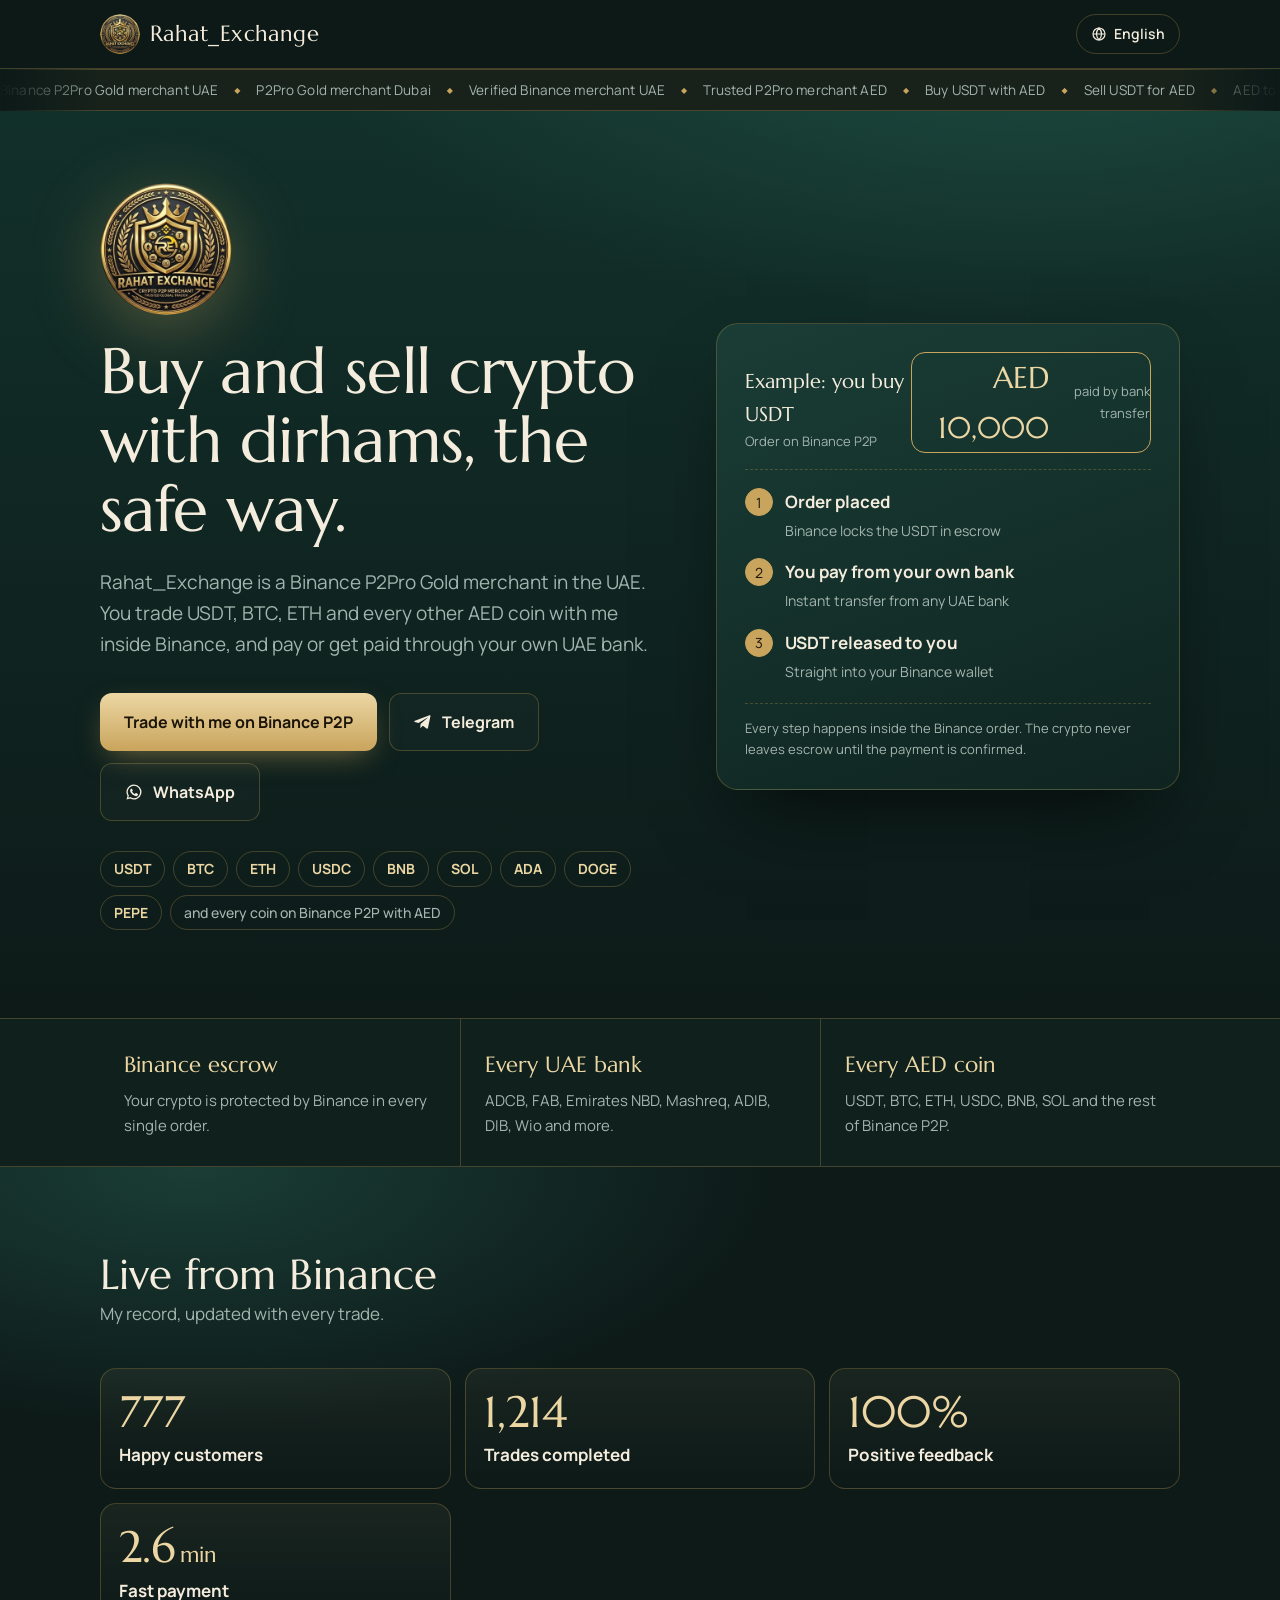
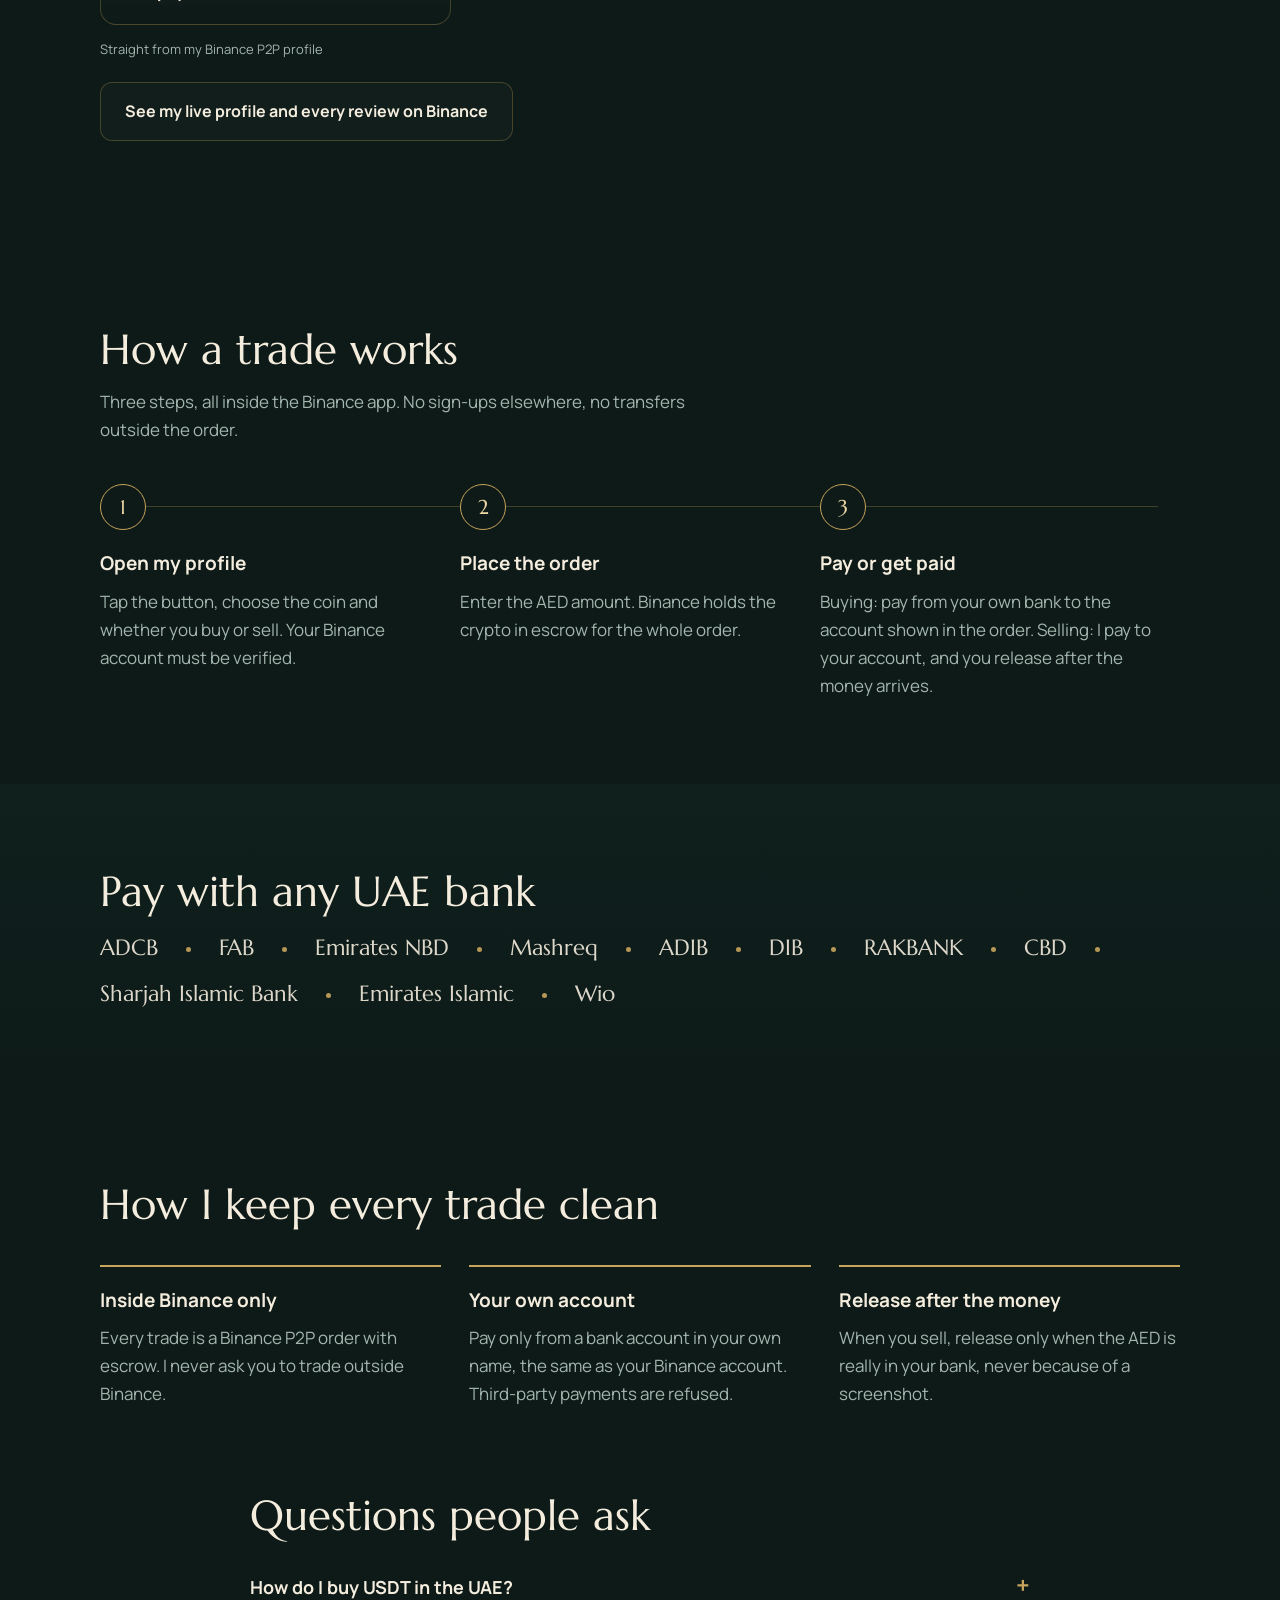
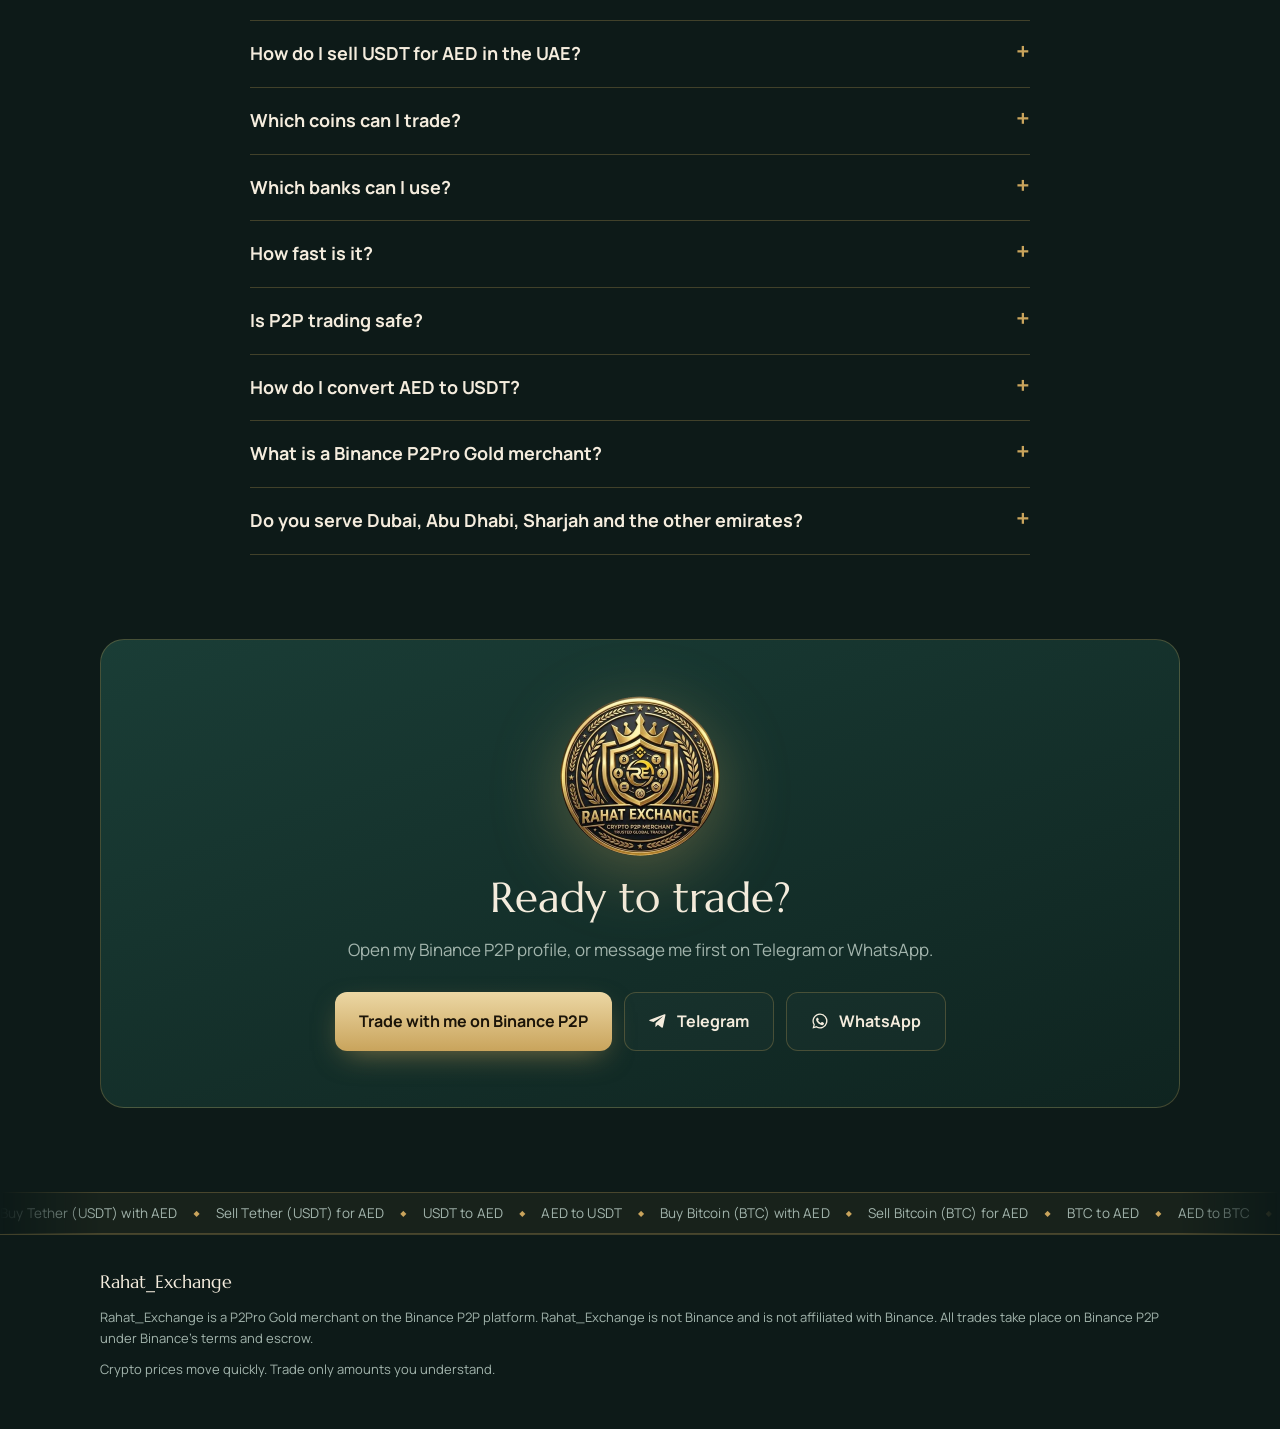
==== commit d5be1140: "3 more questions (AED to USDT, P2Pro Gold, all emirates) in all 11 languages + Google answers Co-Aut" ====
--- a/index.html
+++ b/index.html
@@ -12,8 +12,8 @@
 <link rel="preconnect" href="https://fonts.googleapis.com"><link rel="preconnect" href="https://fonts.gstatic.com" crossorigin>
 <link href="https://fonts.googleapis.com/css2?family=Marcellus&family=Manrope:wght@400;500;700&family=Reem+Kufi:wght@400;500&family=IBM+Plex+Sans+Arabic:wght@400;500;700&display=swap" rel="stylesheet">
 <link rel="stylesheet" href="/style.css?v=12">
-<script type="application/ld+json">{"@context": "https://schema.org", "@type": "FAQPage", "mainEntity": [{"@type": "Question", "name": "How do I buy USDT in the UAE?", "acceptedAnswer": {"@type": "Answer", "text": "Open Binance, go to P2P, choose Buy, USDT and AED, pick Rahat_Exchange, place the order and pay to the bank account shown in the order. Binance releases the USDT to you after the payment is confirmed."}}, {"@type": "Question", "name": "How do I sell USDT for AED in the UAE?", "acceptedAnswer": {"@type": "Answer", "text": "On Binance P2P choose Sell, USDT and AED, pick Rahat_Exchange and add your UAE bank account. I pay the AED to your account; release the USDT once the money has arrived."}}, {"@type": "Question", "name": "Which coins can I trade?", "acceptedAnswer": {"@type": "Answer", "text": "USDT, BTC, ETH, USDC, BNB, SOL, ADA, DOGE, PEPE and every other coin that Binance P2P offers with AED."}}, {"@type": "Question", "name": "Which banks can I use?", "acceptedAnswer": {"@type": "Answer", "text": "All UAE local banks, for example ADCB, FAB, Emirates NBD, Mashreq, ADIB, DIB, RAKBANK, CBD, Sharjah Islamic Bank, Emirates Islamic and Wio. Use only an account in your own name."}}, {"@type": "Question", "name": "How fast is it?", "acceptedAnswer": {"@type": "Answer", "text": "Payments between UAE banks are usually instant (Instant Payments up to AED 50,000)."}}, {"@type": "Question", "name": "Is P2P trading safe?", "acceptedAnswer": {"@type": "Answer", "text": "On Binance P2P the crypto stays in Binance escrow during the order. Trade only inside the order, pay only to the account shown in it, and never release before the money is in your account."}}]}</script>
-</head>
+<script type="application/ld+json">{"@context": "https://schema.org", "@type": "FAQPage", "mainEntity": [{"@type": "Question", "name": "How do I buy USDT in the UAE?", "acceptedAnswer": {"@type": "Answer", "text": "Open Binance, go to P2P, choose Buy, USDT and AED, pick Rahat_Exchange, place the order and pay to the bank account shown in the order. Binance releases the USDT to you after the payment is confirmed."}}, {"@type": "Question", "name": "How do I sell USDT for AED in the UAE?", "acceptedAnswer": {"@type": "Answer", "text": "On Binance P2P choose Sell, USDT and AED, pick Rahat_Exchange and add your UAE bank account. I pay the AED to your account; release the USDT once the money has arrived."}}, {"@type": "Question", "name": "Which coins can I trade?", "acceptedAnswer": {"@type": "Answer", "text": "USDT, BTC, ETH, USDC, BNB, SOL, ADA, DOGE, PEPE and every other coin that Binance P2P offers with AED."}}, {"@type": "Question", "name": "Which banks can I use?", "acceptedAnswer": {"@type": "Answer", "text": "All UAE local banks, for example ADCB, FAB, Emirates NBD, Mashreq, ADIB, DIB, RAKBANK, CBD, Sharjah Islamic Bank, Emirates Islamic and Wio. Use only an account in your own name."}}, {"@type": "Question", "name": "How fast is it?", "acceptedAnswer": {"@type": "Answer", "text": "Payments between UAE banks are usually instant (Instant Payments up to AED 50,000)."}}, {"@type": "Question", "name": "Is P2P trading safe?", "acceptedAnswer": {"@type": "Answer", "text": "On Binance P2P the crypto stays in Binance escrow during the order. Trade only inside the order, pay only to the account shown in it, and never release before the money is in your account."}}, {"@type": "Question", "name": "How do I convert AED to USDT?", "acceptedAnswer": {"@type": "Answer", "text": "Open Binance, go to P2P, choose Buy, USDT and AED, pick Rahat_Exchange and type the amount in AED. Pay from your own UAE bank to the account shown in the order. The USDT is released to your Binance wallet as soon as the payment is confirmed."}}, {"@type": "Question", "name": "What is a Binance P2Pro Gold merchant?", "acceptedAnswer": {"@type": "Answer", "text": "P2Pro is Binance's programme for professional P2P merchants, and Gold is one of its higher levels. Rahat_Exchange trades on Binance P2P as a P2Pro Gold merchant."}}, {"@type": "Question", "name": "Do you serve Dubai, Abu Dhabi, Sharjah and the other emirates?", "acceptedAnswer": {"@type": "Answer", "text": "Yes, all of the UAE. Everything happens inside the Binance order and by bank transfer, so it works the same from Dubai, Abu Dhabi, Sharjah, Ajman or any other emirate."}}]}</script>
+<script type="application/ld+json" id="biz">{"@context": "https://schema.org", "@type": "FinancialService", "@id": "https://rahatexchange.com/#business", "name": "Rahat_Exchange", "alternateName": ["Rahat Exchange", "RahatExchange"], "description": "Binance P2Pro Gold merchant in the UAE. Buy and sell USDT, BTC, ETH, USDC, BNB, SOL and every Binance P2P coin with AED by bank transfer from any UAE bank.", "url": "https://rahatexchange.com/", "logo": "https://rahatexchange.com/favicon.png", "image": "https://rahatexchange.com/og.jpg", "telephone": "+971508286860", "address": {"@type": "PostalAddress", "streetAddress": "Nad Al Sheba 1", "addressLocality": "Dubai", "addressRegion": "Dubai", "addressCountry": "AE"}, "areaServed": [{"@type": "Country", "name": "United Arab Emirates"}, {"@type": "City", "name": "Dubai"}, {"@type": "City", "name": "Abu Dhabi"}, {"@type": "City", "name": "Sharjah"}, {"@type": "City", "name": "Ajman"}], "currenciesAccepted": "AED", "paymentAccepted": "Bank transfer", "knowsLanguage": ["en", "ar", "hi", "ur", "bn", "ru", "zh", "fa", "fil", "tr", "fr"], "sameAs": ["https://t.me/Rahat_Exchange", "https://wa.me/971508286860"], "makesOffer": [{"@type": "Offer", "itemOffered": {"@type": "Service", "name": "Buy and sell USDT with AED"}}, {"@type": "Offer", "itemOffered": {"@type": "Service", "name": "Buy and sell Bitcoin (BTC) with AED"}}, {"@type": "Offer", "itemOffered": {"@type": "Service", "name": "Buy and sell Ethereum (ETH) with AED"}}, {"@type": "Offer", "itemOffered": {"@type": "Service", "name": "Buy and sell USDC with AED"}}, {"@type": "Offer", "itemOffered": {"@type": "Service", "name": "Buy and sell BNB with AED"}}, {"@type": "Offer", "itemOffered": {"@type": "Service", "name": "Buy and sell Solana (SOL) with AED"}}], "inLanguage": "en"}</script></head>
 <body>
 <header><div class="wrap"><a class="logo" href="/"><img src="/logo-96.png" width="40" height="40" alt="">Rahat_Exchange</a><details class="langs"><summary aria-label="Language"><svg viewBox="0 0 24 24" width="16" height="16" fill="none" stroke="currentColor" stroke-width="1.8" aria-hidden="true"><circle cx="12" cy="12" r="9"/><path d="M3 12h18M12 3c2.5 2.6 3.8 5.6 3.8 9s-1.3 6.4-3.8 9c-2.5-2.6-3.8-5.6-3.8-9S9.5 5.6 12 3z"/></svg>English</summary><div class="langlist"><a href="/" hreflang="en" lang="en" aria-current="page">English</a><a href="/ar/" hreflang="ar" lang="ar">العربية</a><a href="/hi/" hreflang="hi" lang="hi">हिन्दी</a><a href="/ur/" hreflang="ur" lang="ur">اردو</a><a href="/bn/" hreflang="bn" lang="bn">বাংলা</a><a href="/ru/" hreflang="ru" lang="ru">Русский</a><a href="/zh/" hreflang="zh-Hans" lang="zh">中文</a><a href="/fa/" hreflang="fa" lang="fa">فارسی</a><a href="/fil/" hreflang="fil" lang="fil">Filipino</a><a href="/tr/" hreflang="tr" lang="tr">Türkçe</a><a href="/fr/" hreflang="fr" lang="fr">Français</a></div></details></div></header><div class="tick" data-tick="top" role="region" aria-label="What I trade"><ul class="tick-run"><li>Binance P2Pro Gold merchant UAE</li><li>P2Pro Gold merchant Dubai</li><li>Verified Binance merchant UAE</li><li>Trusted P2Pro merchant AED</li><li>Buy USDT with AED</li><li>Sell USDT for AED</li><li>AED to USDT</li><li>USDT to AED</li><li>Crypto to AED</li><li>AED to crypto</li><li>Binance P2P UAE</li><li>P2P crypto Dubai</li><li>Sell USDT in Dubai</li><li>Buy USDT in Dubai</li><li>USDT Abu Dhabi</li><li>USDT Sharjah</li><li>Cash out crypto in UAE</li><li>Convert USDT to dirham</li><li>Tether to dirham</li><li>USDT rate today AED</li><li>Trusted USDT seller UAE</li><li>Trusted USDT buyer UAE</li><li>Crypto exchanger UAE</li><li>Bank transfer USDT UAE</li><li>Instant USDT UAE</li><li>Binance P2P merchant UAE</li></ul><ul class="tick-run" aria-hidden="true"><li>Binance P2Pro Gold merchant UAE</li><li>P2Pro Gold merchant Dubai</li><li>Verified Binance merchant UAE</li><li>Trusted P2Pro merchant AED</li><li>Buy USDT with AED</li><li>Sell USDT for AED</li><li>AED to USDT</li><li>USDT to AED</li><li>Crypto to AED</li><li>AED to crypto</li><li>Binance P2P UAE</li><li>P2P crypto Dubai</li><li>Sell USDT in Dubai</li><li>Buy USDT in Dubai</li><li>USDT Abu Dhabi</li><li>USDT Sharjah</li><li>Cash out crypto in UAE</li><li>Convert USDT to dirham</li><li>Tether to dirham</li><li>USDT rate today AED</li><li>Trusted USDT seller UAE</li><li>Trusted USDT buyer UAE</li><li>Crypto exchanger UAE</li><li>Bank transfer USDT UAE</li><li>Instant USDT UAE</li><li>Binance P2P merchant UAE</li></ul></div>
 <main>
@@ -37,7 +37,7 @@
 <div class="path"><div><h3>Open my profile</h3><p>Tap the button, choose the coin and whether you buy or sell. Your Binance account must be verified.</p></div><div><h3>Place the order</h3><p>Enter the AED amount. Binance holds the crypto in escrow for the whole order.</p></div><div><h3>Pay or get paid</h3><p>Buying: pay from your own bank to the account shown in the order. Selling: I pay to your account, and you release after the money arrives.</p></div></div></div></section>
 <section class="block banks"><div class="wrap"><h2>Pay with any UAE bank</h2><div class="banklist"><span>ADCB</span><span>FAB</span><span>Emirates NBD</span><span>Mashreq</span><span>ADIB</span><span>DIB</span><span>RAKBANK</span><span>CBD</span><span>Sharjah Islamic Bank</span><span>Emirates Islamic</span><span>Wio</span></div></div></section>
 <section class="block"><div class="wrap"><h2>How I keep every trade clean</h2><div class="rules" style="margin-top:36px"><div class="rule"><h3>Inside Binance only</h3><p>Every trade is a Binance P2P order with escrow. I never ask you to trade outside Binance.</p></div><div class="rule"><h3>Your own account</h3><p>Pay only from a bank account in your own name, the same as your Binance account. Third-party payments are refused.</p></div><div class="rule"><h3>Release after the money</h3><p>When you sell, release only when the AED is really in your bank, never because of a screenshot.</p></div></div></div></section>
-<section class="block" style="padding-top:0"><div class="wrap faq"><h2>Questions people ask</h2><details><summary>How do I buy USDT in the UAE?</summary><p>Open Binance, go to P2P, choose Buy, USDT and AED, pick Rahat_Exchange, place the order and pay to the bank account shown in the order. Binance releases the USDT to you after the payment is confirmed.</p></details><details><summary>How do I sell USDT for AED in the UAE?</summary><p>On Binance P2P choose Sell, USDT and AED, pick Rahat_Exchange and add your UAE bank account. I pay the AED to your account; release the USDT once the money has arrived.</p></details><details><summary>Which coins can I trade?</summary><p>USDT, BTC, ETH, USDC, BNB, SOL, ADA, DOGE, PEPE and every other coin that Binance P2P offers with AED.</p></details><details><summary>Which banks can I use?</summary><p>All UAE local banks, for example ADCB, FAB, Emirates NBD, Mashreq, ADIB, DIB, RAKBANK, CBD, Sharjah Islamic Bank, Emirates Islamic and Wio. Use only an account in your own name.</p></details><details><summary>How fast is it?</summary><p>Payments between UAE banks are usually instant (Instant Payments up to AED 50,000).</p></details><details><summary>Is P2P trading safe?</summary><p>On Binance P2P the crypto stays in Binance escrow during the order. Trade only inside the order, pay only to the account shown in it, and never release before the money is in your account.</p></details></div></section>
+<section class="block" style="padding-top:0"><div class="wrap faq"><h2>Questions people ask</h2><details><summary>How do I buy USDT in the UAE?</summary><p>Open Binance, go to P2P, choose Buy, USDT and AED, pick Rahat_Exchange, place the order and pay to the bank account shown in the order. Binance releases the USDT to you after the payment is confirmed.</p></details><details><summary>How do I sell USDT for AED in the UAE?</summary><p>On Binance P2P choose Sell, USDT and AED, pick Rahat_Exchange and add your UAE bank account. I pay the AED to your account; release the USDT once the money has arrived.</p></details><details><summary>Which coins can I trade?</summary><p>USDT, BTC, ETH, USDC, BNB, SOL, ADA, DOGE, PEPE and every other coin that Binance P2P offers with AED.</p></details><details><summary>Which banks can I use?</summary><p>All UAE local banks, for example ADCB, FAB, Emirates NBD, Mashreq, ADIB, DIB, RAKBANK, CBD, Sharjah Islamic Bank, Emirates Islamic and Wio. Use only an account in your own name.</p></details><details><summary>How fast is it?</summary><p>Payments between UAE banks are usually instant (Instant Payments up to AED 50,000).</p></details><details><summary>Is P2P trading safe?</summary><p>On Binance P2P the crypto stays in Binance escrow during the order. Trade only inside the order, pay only to the account shown in it, and never release before the money is in your account.</p></details><details><summary>How do I convert AED to USDT?</summary><p>Open Binance, go to P2P, choose Buy, USDT and AED, pick Rahat_Exchange and type the amount in AED. Pay from your own UAE bank to the account shown in the order. The USDT is released to your Binance wallet as soon as the payment is confirmed.</p></details><details><summary>What is a Binance P2Pro Gold merchant?</summary><p>P2Pro is Binance's programme for professional P2P merchants, and Gold is one of its higher levels. Rahat_Exchange trades on Binance P2P as a P2Pro Gold merchant.</p></details><details><summary>Do you serve Dubai, Abu Dhabi, Sharjah and the other emirates?</summary><p>Yes, all of the UAE. Everything happens inside the Binance order and by bank transfer, so it works the same from Dubai, Abu Dhabi, Sharjah, Ajman or any other emirate.</p></details></div></section>
 <section class="block" style="padding-top:0"><div class="wrap"><div class="contact guilloche"><img class="medal big" src="/logo-320.webp" width="160" height="160" alt=""><h2>Ready to trade?</h2><p class="sub" style="margin:0 auto 28px">Open my Binance P2P profile, or message me first on Telegram or WhatsApp.</p><div class="btns"><a class="btn main" href="https://app.binance.com/en/qr/dplk3e41a10d1a224a149f23cb0c641a0869" rel="nofollow noopener" target="_blank">Trade with me on Binance P2P</a><a class="btn ghost" href="https://t.me/Rahat_Exchange" rel="noopener" target="_blank"><svg viewBox="0 0 24 24" fill="currentColor" aria-hidden="true"><path d="M21.9 4.3 18.6 20c-.2 1-.9 1.3-1.8.8l-5-3.7-2.4 2.3c-.3.3-.5.5-1 .5l.4-5.1 9.3-8.4c.4-.4-.1-.6-.6-.2L6 13.4 1.1 11.9c-1-.3-1.1-1 .2-1.5L20.6 3c.9-.3 1.6.2 1.3 1.3z"/></svg>Telegram</a><a class="btn ghost" href="https://wa.me/971508286860" rel="noopener" target="_blank"><svg viewBox="0 0 24 24" fill="currentColor" aria-hidden="true"><path d="M12 2a10 10 0 0 0-8.6 15.1L2 22l5-1.3A10 10 0 1 0 12 2zm0 18.2c-1.5 0-3-.4-4.3-1.2l-.3-.2-3 .8.8-2.9-.2-.3A8.2 8.2 0 1 1 12 20.2zm4.5-6.1c-.2-.1-1.5-.7-1.7-.8s-.4-.1-.6.1-.7.8-.8 1-.3.2-.5.1a6.7 6.7 0 0 1-3.3-2.9c-.3-.4.2-.4.7-1.3.1-.2 0-.3 0-.4l-.8-1.8c-.2-.5-.4-.4-.6-.4h-.5c-.2 0-.5.1-.7.3a2.9 2.9 0 0 0-.9 2.2 5 5 0 0 0 1.1 2.7 11.6 11.6 0 0 0 4.4 3.9c1.6.7 2.3.8 3.1.7.5-.1 1.5-.6 1.7-1.2s.2-1.1.2-1.2-.2-.2-.4-.3z"/></svg>WhatsApp</a></div></div></div></section>
 </main>
 <div class="tick rev" data-tick="bottom" role="region" aria-label="What I trade"><ul class="tick-run"><li>Buy Tether (USDT) with AED</li><li>Sell Tether (USDT) for AED</li><li>USDT to AED</li><li>AED to USDT</li><li>Buy Bitcoin (BTC) with AED</li><li>Sell Bitcoin (BTC) for AED</li><li>BTC to AED</li><li>AED to BTC</li><li>Buy Ethereum (ETH) with AED</li><li>Sell Ethereum (ETH) for AED</li><li>ETH to AED</li><li>AED to ETH</li><li>Buy USD Coin (USDC) with AED</li><li>Sell USD Coin (USDC) for AED</li><li>USDC to AED</li><li>AED to USDC</li><li>Buy BNB with AED</li><li>Sell BNB for AED</li><li>BNB to AED</li><li>AED to BNB</li><li>Buy Solana (SOL) with AED</li><li>Sell Solana (SOL) for AED</li><li>SOL to AED</li><li>AED to SOL</li><li>Buy Cardano (ADA) with AED</li><li>Sell Cardano (ADA) for AED</li><li>ADA to AED</li><li>AED to ADA</li><li>Buy Dogecoin (DOGE) with AED</li><li>Sell Dogecoin (DOGE) for AED</li><li>DOGE to AED</li><li>AED to DOGE</li><li>Buy Pepe (PEPE) with AED</li><li>Sell Pepe (PEPE) for AED</li><li>PEPE to AED</li><li>AED to PEPE</li><li>Buy XRP with AED</li><li>Sell XRP for AED</li><li>XRP to AED</li><li>AED to XRP</li><li>Buy First Digital USD (FDUSD) with AED</li><li>Sell First Digital USD (FDUSD) for AED</li><li>FDUSD to AED</li><li>AED to FDUSD</li></ul><ul class="tick-run" aria-hidden="true"><li>Buy Tether (USDT) with AED</li><li>Sell Tether (USDT) for AED</li><li>USDT to AED</li><li>AED to USDT</li><li>Buy Bitcoin (BTC) with AED</li><li>Sell Bitcoin (BTC) for AED</li><li>BTC to AED</li><li>AED to BTC</li><li>Buy Ethereum (ETH) with AED</li><li>Sell Ethereum (ETH) for AED</li><li>ETH to AED</li><li>AED to ETH</li><li>Buy USD Coin (USDC) with AED</li><li>Sell USD Coin (USDC) for AED</li><li>USDC to AED</li><li>AED to USDC</li><li>Buy BNB with AED</li><li>Sell BNB for AED</li><li>BNB to AED</li><li>AED to BNB</li><li>Buy Solana (SOL) with AED</li><li>Sell Solana (SOL) for AED</li><li>SOL to AED</li><li>AED to SOL</li><li>Buy Cardano (ADA) with AED</li><li>Sell Cardano (ADA) for AED</li><li>ADA to AED</li><li>AED to ADA</li><li>Buy Dogecoin (DOGE) with AED</li><li>Sell Dogecoin (DOGE) for AED</li><li>DOGE to AED</li><li>AED to DOGE</li><li>Buy Pepe (PEPE) with AED</li><li>Sell Pepe (PEPE) for AED</li><li>PEPE to AED</li><li>AED to PEPE</li><li>Buy XRP with AED</li><li>Sell XRP for AED</li><li>XRP to AED</li><li>AED to XRP</li><li>Buy First Digital USD (FDUSD) with AED</li><li>Sell First Digital USD (FDUSD) for AED</li><li>FDUSD to AED</li><li>AED to FDUSD</li></ul></div><footer><div class="wrap"><b>Rahat_Exchange</b><span>Rahat_Exchange is a P2Pro Gold merchant on the Binance P2P platform. Rahat_Exchange is not Binance and is not affiliated with Binance. All trades take place on Binance P2P under Binance's terms and escrow.</span><span>Crypto prices move quickly. Trade only amounts you understand.</span></div></footer>
